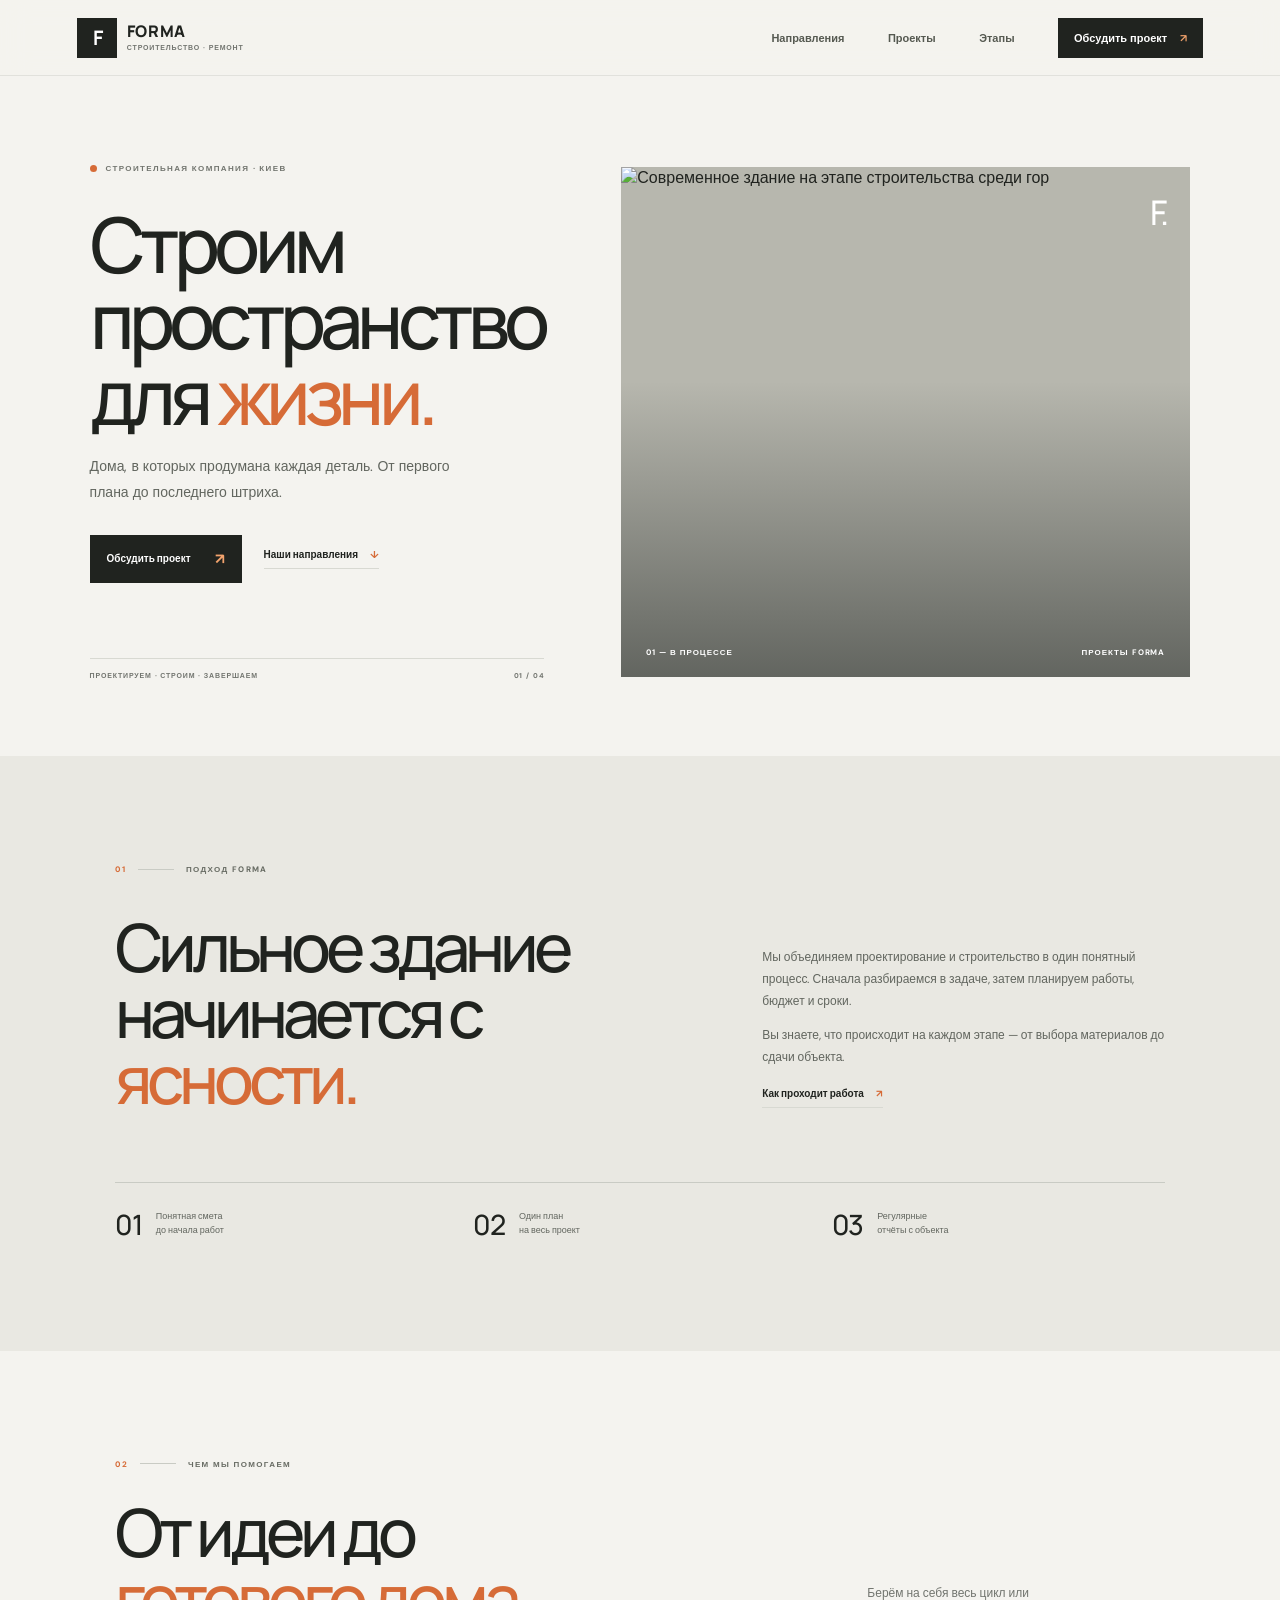
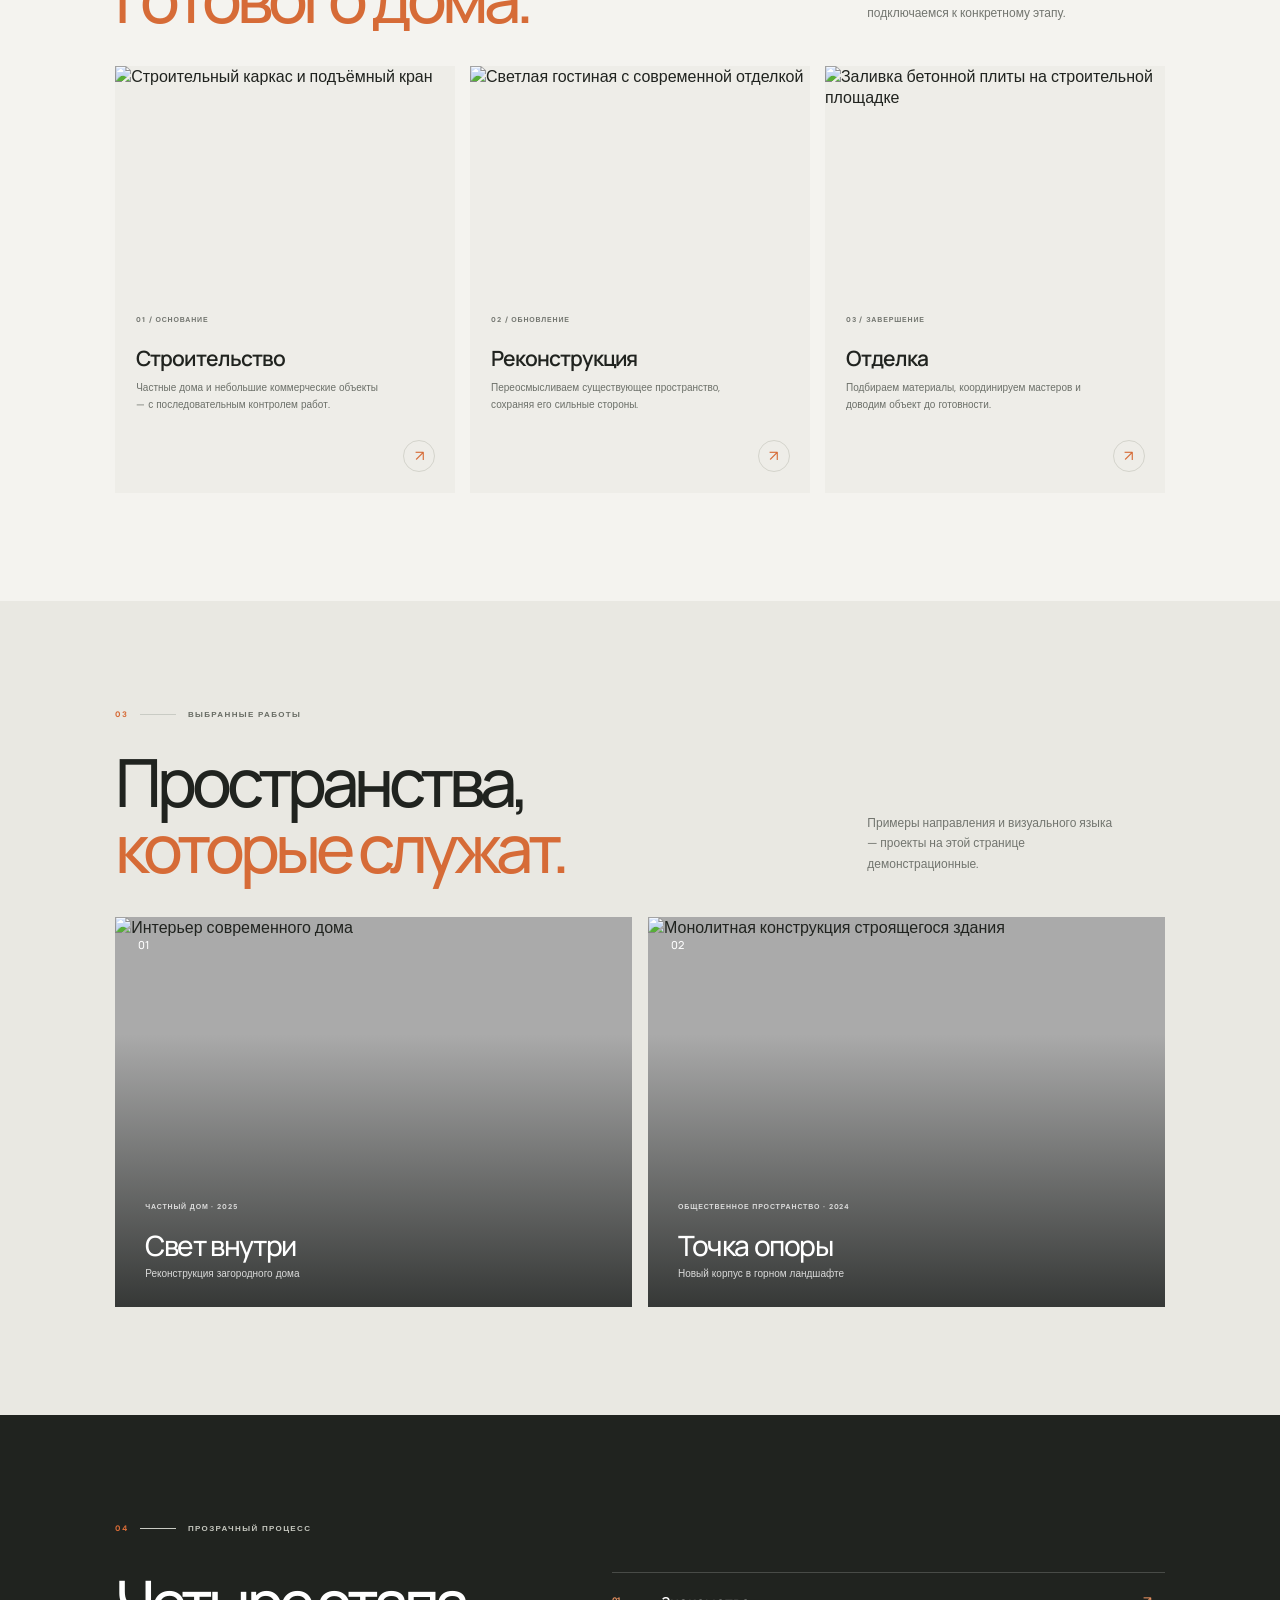
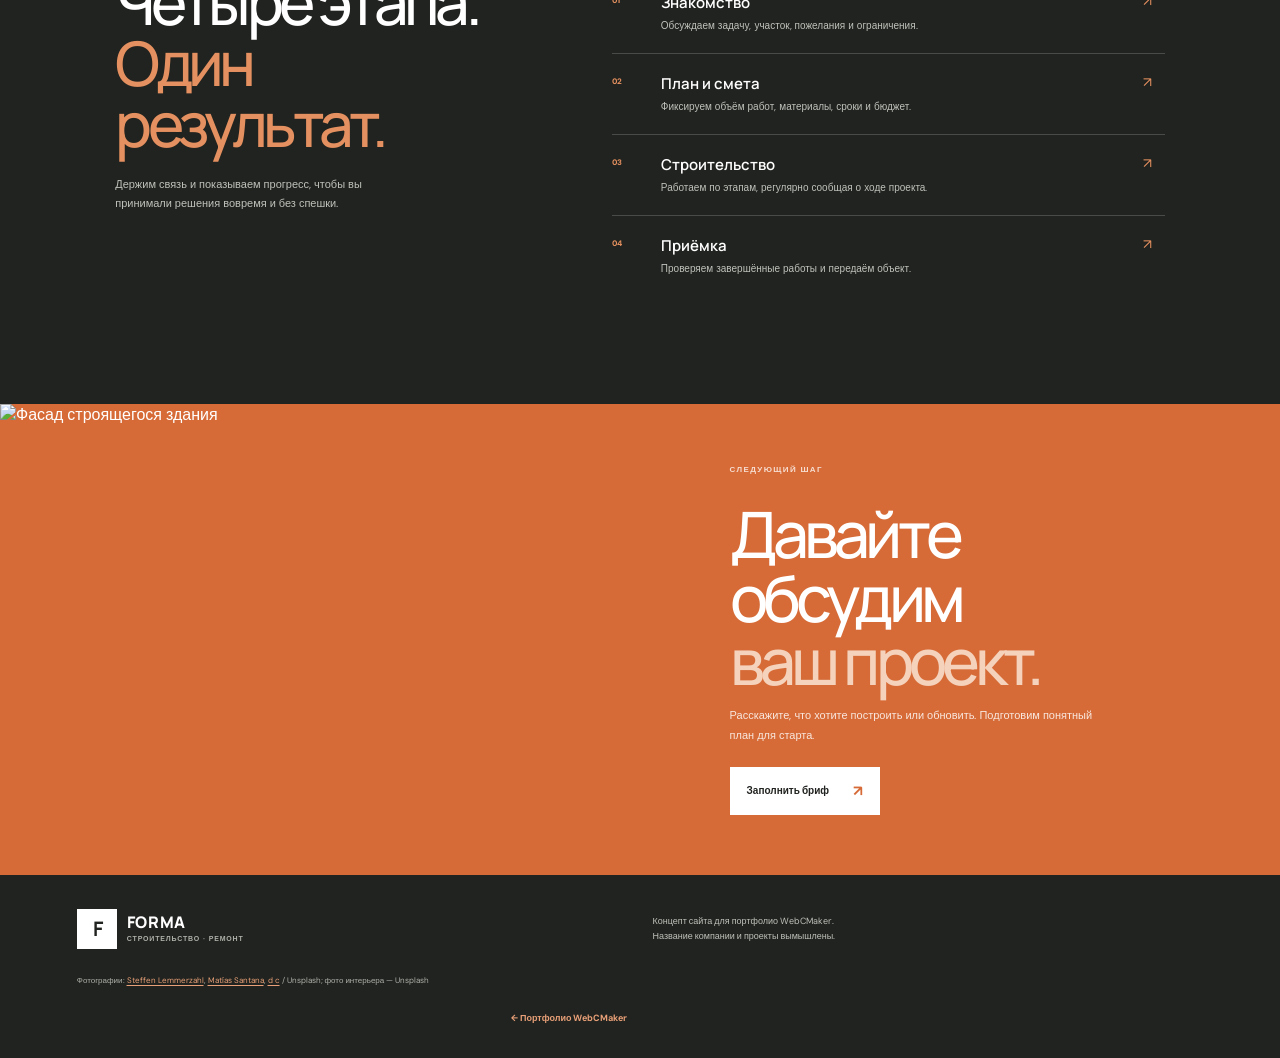
==== projects/forma-construction/index.html @ 6a16a734 "Add FORMA construction website concept" ====
<!doctype html>
<html lang="ru">
<head>
  <meta charset="utf-8">
  <meta name="viewport" content="width=device-width, initial-scale=1">
  <meta name="theme-color" content="#f4f3ef">
  <meta name="description" content="FORMA — концепт сайта строительной компании: строительство домов, реконструкция и отделка под ключ.">
  <title>FORMA — строительство с ясным планом</title>
  <link rel="preconnect" href="https://fonts.googleapis.com">
  <link rel="preconnect" href="https://fonts.gstatic.com" crossorigin>
  <link href="https://fonts.googleapis.com/css2?family=DM+Sans:wght@400;500;600;700&family=Manrope:wght@400;500;600;700;800&display=swap" rel="stylesheet">
  <link rel="stylesheet" href="styles.css?v=1">
  <script defer src="script.js"></script>
</head>
<body>
  <a class="skip-link" href="#main">К содержимому</a>
  <header class="site-header">
    <a class="brand" href="#top" aria-label="FORMA — на главную"><span class="brand-symbol" aria-hidden="true">F</span><span class="brand-name">FORMA<small>СТРОИТЕЛЬСТВО · РЕМОНТ</small></span></a>
    <button class="menu-toggle" type="button" aria-expanded="false" aria-controls="site-nav" aria-label="Открыть меню"><span></span><span></span></button>
    <nav id="site-nav" class="site-nav" aria-label="Основная навигация"><a href="#services">Направления</a><a href="#projects">Проекты</a><a href="#process">Этапы</a><a class="nav-contact" href="../../brief.html">Обсудить проект <span aria-hidden="true">↗</span></a></nav>
  </header>
  <main id="main">
    <section class="hero" id="top">
      <div class="hero-copy"><p class="eyebrow"><span></span>СТРОИТЕЛЬНАЯ КОМПАНИЯ · КИЕВ</p><h1>Строим пространство<br>для <em>жизни.</em></h1><p class="hero-lead">Дома, в которых продумана каждая деталь. От первого плана до последнего штриха.</p><div class="hero-actions"><a class="button button-dark" href="../../brief.html">Обсудить проект <span aria-hidden="true">↗</span></a><a class="text-link" href="#services">Наши направления <span aria-hidden="true">↓</span></a></div><div class="hero-caption"><span>ПРОЕКТИРУЕМ · СТРОИМ · ЗАВЕРШАЕМ</span><span>01 / 04</span></div></div>
      <figure class="hero-photo"><img src="https://images.unsplash.com/photo-1659427921734-d4590f1e099f?auto=format&amp;fit=crop&amp;w=1900&amp;q=82" alt="Современное здание на этапе строительства среди гор" fetchpriority="high"><figcaption><span>01 — В ПРОЦЕССЕ</span><span>ПРОЕКТЫ FORMA</span></figcaption><span class="photo-index" aria-hidden="true">F.</span></figure>
    </section>

    <section class="intro section-pad"><div class="section-label"><span>01</span><i></i><span>ПОДХОД FORMA</span></div><div class="intro-grid"><h2>Сильное здание<br>начинается с <em>ясности.</em></h2><div class="intro-copy"><p>Мы объединяем проектирование и строительство в один понятный процесс. Сначала разбираемся в задаче, затем планируем работы, бюджет и сроки.</p><p>Вы знаете, что происходит на каждом этапе — от выбора материалов до сдачи объекта.</p><a class="text-link" href="#process">Как проходит работа <span aria-hidden="true">↗</span></a></div></div><div class="principles"><div><b>01</b><span>Понятная смета<br>до начала работ</span></div><div><b>02</b><span>Один план<br>на весь проект</span></div><div><b>03</b><span>Регулярные<br>отчёты с объекта</span></div></div></section>

    <section class="services section-pad" id="services"><div class="section-label"><span>02</span><i></i><span>ЧЕМ МЫ ПОМОГАЕМ</span></div><div class="section-head"><h2>От идеи до<br><em>готового дома.</em></h2><p>Берём на себя весь цикл или подключаемся к конкретному этапу.</p></div><div class="service-grid">
      <article class="service-card"><img src="https://images.unsplash.com/photo-1551711975-585d41fad0c2?auto=format&amp;fit=crop&amp;w=1100&amp;q=80" alt="Строительный каркас и подъёмный кран" loading="lazy"><div class="service-card-copy"><span>01 / ОСНОВАНИЕ</span><h3>Строительство</h3><p>Частные дома и небольшие коммерческие объекты — с последовательным контролем работ.</p><a href="../../brief.html" aria-label="Обсудить строительство">↗</a></div></article>
      <article class="service-card"><img src="https://images.unsplash.com/photo-1600607687939-ce8a6c25118c?auto=format&amp;fit=crop&amp;w=1100&amp;q=80" alt="Светлая гостиная с современной отделкой" loading="lazy"><div class="service-card-copy"><span>02 / ОБНОВЛЕНИЕ</span><h3>Реконструкция</h3><p>Переосмысливаем существующее пространство, сохраняя его сильные стороны.</p><a href="../../brief.html" aria-label="Обсудить реконструкцию">↗</a></div></article>
      <article class="service-card"><img src="https://images.unsplash.com/photo-1673978484091-6a743a9058cf?auto=format&amp;fit=crop&amp;w=1100&amp;q=80" alt="Заливка бетонной плиты на строительной площадке" loading="lazy"><div class="service-card-copy"><span>03 / ЗАВЕРШЕНИЕ</span><h3>Отделка</h3><p>Подбираем материалы, координируем мастеров и доводим объект до готовности.</p><a href="../../brief.html" aria-label="Обсудить отделку">↗</a></div></article>
    </div></section>

    <section class="projects section-pad" id="projects"><div class="section-label"><span>03</span><i></i><span>ВЫБРАННЫЕ РАБОТЫ</span></div><div class="section-head"><h2>Пространства,<br><em>которые служат.</em></h2><p>Примеры направления и визуального языка — проекты на этой странице демонстрационные.</p></div><div class="project-grid">
      <article class="project-card"><img src="https://images.unsplash.com/photo-1600607687939-ce8a6c25118c?auto=format&amp;fit=crop&amp;w=1200&amp;q=80" alt="Интерьер современного дома" loading="lazy"><div><span>ЧАСТНЫЙ ДОМ · 2025</span><h3>Свет внутри</h3><p>Реконструкция загородного дома</p></div><b>01</b></article>
      <article class="project-card"><img src="https://images.unsplash.com/photo-1659427921734-d4590f1e099f?auto=format&amp;fit=crop&amp;w=1200&amp;q=80" alt="Монолитная конструкция строящегося здания" loading="lazy"><div><span>ОБЩЕСТВЕННОЕ ПРОСТРАНСТВО · 2024</span><h3>Точка опоры</h3><p>Новый корпус в горном ландшафте</p></div><b>02</b></article>
    </div></section>

    <section class="process section-pad" id="process"><div class="section-label"><span>04</span><i></i><span>ПРОЗРАЧНЫЙ ПРОЦЕСС</span></div><div class="process-grid"><div><h2>Четыре этапа.<br><em>Один результат.</em></h2><p>Держим связь и показываем прогресс, чтобы вы принимали решения вовремя и без спешки.</p></div><ol><li><span>01</span><div><h3>Знакомство</h3><p>Обсуждаем задачу, участок, пожелания и ограничения.</p></div><b>↗</b></li><li><span>02</span><div><h3>План и смета</h3><p>Фиксируем объём работ, материалы, сроки и бюджет.</p></div><b>↗</b></li><li><span>03</span><div><h3>Строительство</h3><p>Работаем по этапам, регулярно сообщая о ходе проекта.</p></div><b>↗</b></li><li><span>04</span><div><h3>Приёмка</h3><p>Проверяем завершённые работы и передаём объект.</p></div><b>↗</b></li></ol></div></section>

    <section class="contact"><div class="contact-photo"><img src="https://images.unsplash.com/photo-1551711975-585d41fad0c2?auto=format&amp;fit=crop&amp;w=1200&amp;q=80" alt="Фасад строящегося здания" loading="lazy"></div><div class="contact-copy"><p class="eyebrow">СЛЕДУЮЩИЙ ШАГ</p><h2>Давайте обсудим<br><em>ваш проект.</em></h2><p>Расскажите, что хотите построить или обновить. Подготовим понятный план для старта.</p><a class="button button-light" href="../../brief.html">Заполнить бриф <span aria-hidden="true">↗</span></a></div></section>
  </main>
  <footer class="site-footer"><a class="brand brand-footer" href="#top"><span class="brand-symbol">F</span><span class="brand-name">FORMA<small>СТРОИТЕЛЬСТВО · РЕМОНТ</small></span></a><p>Концепт сайта для портфолио WebCMaker.<br>Название компании и проекты вымышлены.</p><div class="photo-credits">Фотографии: <a href="https://unsplash.com/photos/a-construction-site-with-cranes-and-a-building-under-construction-jmWFNK7ZvbY" target="_blank" rel="noopener noreferrer">Steffen Lemmerzahl</a>, <a href="https://unsplash.com/photos/low-angle-photography-of-concrete-building-during-daytime-TUKYWkaNjmE" target="_blank" rel="noopener noreferrer">Matías Santana</a>, <a href="https://unsplash.com/photos/a-worker-pouring-concrete-onto-a-building-under-construction-t_LE6_crBkc" target="_blank" rel="noopener noreferrer">d c</a> / Unsplash; фото интерьера — Unsplash</div><a class="portfolio-link" href="../../projects.html">← Портфолио WebCMaker</a></footer>
</body>
</html>
---- projects/forma-construction/styles.css ----
:root{--paper:#f4f3ef;--white:#fff;--ink:#20231f;--muted:#72756f;--line:#d8d9d2;--accent:#d66b37;--dark:#20231f;--font-body:'DM Sans',Arial,sans-serif;--font-head:'Manrope','DM Sans',Arial,sans-serif;font-family:var(--font-body);color:var(--ink);background:var(--paper);font-synthesis:none;text-rendering:optimizeLegibility;scroll-behavior:smooth;scroll-padding-top:88px}*{box-sizing:border-box}body{margin:0;min-width:320px;background:var(--paper)}img{display:block;width:100%;height:100%;object-fit:cover}a{color:inherit;text-decoration:none}button{font:inherit}.skip-link{position:fixed;z-index:20;top:8px;left:8px;padding:12px 16px;transform:translateY(-150%);background:var(--ink);color:white}.skip-link:focus{transform:translateY(0)}.site-header{position:sticky;z-index:10;top:0;display:flex;align-items:center;justify-content:space-between;min-height:76px;padding:0 clamp(22px,6vw,88px);border-bottom:1px solid rgba(32,35,31,.09);background:rgba(244,243,239,.94);backdrop-filter:blur(14px)}.brand{display:inline-flex;align-items:center;gap:10px}.brand-symbol{display:grid;place-items:center;width:40px;height:40px;background:var(--ink);color:#fff;font:700 20px var(--font-head);letter-spacing:-.08em}.brand-name{display:flex;flex-direction:column;font:800 16px/.95 var(--font-head);letter-spacing:.04em}.brand-name small{margin-top:5px;color:var(--muted);font:700 7px/1 var(--font-body);letter-spacing:.12em}.site-nav{display:flex;align-items:center;gap:clamp(20px,3.4vw,48px);font-size:11px;font-weight:600}.site-nav>a:not(.nav-contact){color:#555950}.site-nav>a:hover,.text-link:hover{color:var(--accent)}.nav-contact{padding:13px 16px;background:var(--ink);color:white}.nav-contact span{margin-left:10px;color:#f2a36d}.menu-toggle{display:none}.hero{display:grid;grid-template-columns:.82fr 1.18fr;gap:clamp(30px,6vw,88px);align-items:center;max-width:1600px;min-height:680px;margin:auto;padding:65px clamp(22px,7vw,112px) 54px}.hero-copy{display:flex;flex-direction:column;align-items:flex-start}.eyebrow,.section-label{font-size:8px;font-weight:800;letter-spacing:.17em}.eyebrow{display:flex;align-items:center;gap:9px;color:var(--muted)}.eyebrow span{width:7px;height:7px;border-radius:50%;background:var(--accent)}h1,h2,h3,p{margin-top:0}.hero h1,.intro h2,.section-head h2,.process h2,.contact h2{font:500 clamp(48px,6vw,82px)/.99 var(--font-head);letter-spacing:-.075em}.hero h1{margin:25px 0 20px}.hero h1 em,.intro h2 em,.section-head h2 em,.process h2 em,.contact h2 em{color:var(--accent);font-style:normal}.hero-lead{max-width:370px;margin:0;color:#62665f;font-size:14px;line-height:1.8}.hero-actions{display:flex;align-items:center;gap:22px;margin-top:30px}.button{display:inline-flex;align-items:center;justify-content:space-between;gap:24px;min-height:48px;padding:0 17px;font-size:10px;font-weight:700;transition:transform .2s,background .2s}.button:hover{transform:translateY(-2px)}.button-dark{background:var(--ink);color:white}.button-dark:hover{background:var(--accent)}.button span{color:#f2a36d;font-size:15px}.text-link{display:inline-flex;align-items:center;gap:12px;border-bottom:1px solid var(--line);padding:0 0 7px;font-size:10px;font-weight:700}.text-link span{color:var(--accent)}.hero-caption{display:flex;justify-content:space-between;width:100%;margin-top:75px;padding-top:12px;border-top:1px solid var(--line);color:var(--muted);font-size:7px;font-weight:800;letter-spacing:.12em}.hero-photo{position:relative;min-height:510px;margin:0;overflow:hidden;background:#b7b7ae}.hero-photo::after{position:absolute;inset:42% 0 0;background:linear-gradient(transparent,rgba(21,26,24,.52));content:''}.hero-photo img{position:absolute;inset:0;object-position:center}.hero-photo figcaption{position:absolute;z-index:1;right:25px;bottom:20px;left:25px;display:flex;justify-content:space-between;color:white;font-size:8px;font-weight:700;letter-spacing:.12em}.photo-index{position:absolute;z-index:1;top:22px;right:25px;color:white;font:500 34px var(--font-head);letter-spacing:-.1em}.section-pad{padding:108px clamp(22px,9vw,140px)}.section-label{display:flex;align-items:center;gap:12px;color:#676b63}.section-label span:first-child{color:var(--accent)}.section-label i{width:36px;border-top:1px solid #c9cbc4}.intro{background:#e9e8e2}.intro-grid{display:grid;grid-template-columns:1.15fr .85fr;gap:8vw;align-items:end;margin-top:40px}.intro h2,.section-head h2,.process h2{margin-bottom:0;font-size:clamp(44px,5.2vw,70px)}.intro-copy{max-width:450px;padding-bottom:4px}.intro-copy p{color:#62665f;font-size:12px;line-height:1.85}.intro-copy p+p{margin-top:11px}.principles{display:grid;grid-template-columns:repeat(3,1fr);gap:25px;margin-top:70px;padding-top:22px;border-top:1px solid #c9cbc4}.principles>div{display:flex;align-items:center;gap:15px}.principles b{font:500 28px var(--font-head);letter-spacing:-.06em}.principles span{color:#62665f;font-size:9px;line-height:1.5}.services{max-width:1600px;margin:auto}.section-head{display:flex;align-items:end;justify-content:space-between;gap:30px;margin:30px 0 36px}.section-head>p{max-width:245px;margin:0 5% 7px 0;color:var(--muted);font-size:12px;line-height:1.7}.service-grid{display:grid;grid-template-columns:repeat(3,minmax(0,1fr));gap:15px}.service-card{min-width:0;background:#eeede8}.service-card>img{height:220px;object-position:center}.service-card-copy{position:relative;min-height:207px;padding:20px 21px 22px}.service-card-copy>span,.project-card>div>span{color:var(--muted);font-size:7px;font-weight:800;letter-spacing:.12em}.service-card h3{margin:17px 0 8px;font:600 21px var(--font-head);letter-spacing:-.05em}.service-card p{max-width:250px;margin:0;color:#6c7069;font-size:10px;line-height:1.65}.service-card-copy>a{position:absolute;right:20px;bottom:21px;display:grid;place-items:center;width:32px;height:32px;border:1px solid #d4d4cc;border-radius:50%;color:var(--accent);font-size:15px;transition:background .2s,color .2s}.service-card-copy>a:hover{background:var(--accent);color:white}.projects{background:#e9e8e2}.project-grid{display:grid;grid-template-columns:1fr 1fr;gap:16px}.project-card{position:relative;min-width:0;height:390px;overflow:hidden;background:#aaa}.project-card::after{position:absolute;inset:30% 0 0;background:linear-gradient(transparent,rgba(17,20,18,.76));content:''}.project-card img{position:absolute;inset:0;transition:transform .5s}.project-card:hover img{transform:scale(1.03)}.project-card>div{position:absolute;z-index:1;right:30px;bottom:27px;left:30px;color:white}.project-card>div>span{color:rgba(255,255,255,.78)}.project-card h3{margin:12px 0 3px;font:500 28px var(--font-head);letter-spacing:-.05em}.project-card p{margin:0;color:rgba(255,255,255,.8);font-size:10px}.project-card>b{position:absolute;z-index:1;top:20px;left:23px;color:white;font:500 11px var(--font-head)}.process{background:var(--ink);color:#fff}.process .section-label{color:#c5c7bf}.process-grid{display:grid;grid-template-columns:.8fr 1.2fr;gap:10vw;margin-top:39px}.process h2{font-size:clamp(42px,4.8vw,64px)}.process h2 em{color:#e59060}.process-grid>div>p{max-width:300px;margin-top:20px;color:#bfc2bb;font-size:11px;line-height:1.8}.process ol{margin:0;padding:0;list-style:none}.process li{display:grid;grid-template-columns:36px 1fr 22px;align-items:start;gap:13px;padding:19px 0;border-top:1px solid rgba(255,255,255,.18)}.process li>span{padding-top:3px;color:#e59060;font-size:8px;font-weight:800}.process li h3{margin:0 0 5px;font:600 15px var(--font-head)}.process li p{margin:0;color:#bfc2bb;font-size:10px;line-height:1.6}.process li>b{color:#e59060;font-size:14px;font-weight:400}.contact{display:grid;grid-template-columns:1fr 1fr;min-height:430px;background:#d66b37;color:#fff}.contact-photo{min-height:430px;overflow:hidden}.contact-photo img{object-position:center 45%}.contact-copy{display:flex;flex-direction:column;align-items:flex-start;justify-content:center;padding:60px clamp(30px,7vw,95px)}.contact-copy .eyebrow{color:rgba(255,255,255,.77)}.contact h2{margin:20px 0 14px;font-size:clamp(45px,5vw,68px)}.contact h2 em{color:#f5d2bc}.contact-copy>p:not(.eyebrow){max-width:370px;color:rgba(255,255,255,.84);font-size:11px;line-height:1.75}.button-light{margin-top:11px;background:#fff;color:var(--ink)}.button-light span{color:var(--accent)}.site-footer{display:grid;grid-template-columns:1fr 1fr;align-items:center;gap:25px;padding:34px clamp(22px,6vw,88px);background:var(--dark);color:white}.brand-footer .brand-symbol{background:#fff;color:var(--ink)}.brand-footer .brand-name small{color:#aeb1aa}.site-footer>p{margin:0;color:#bfc2bb;font-size:9px;line-height:1.7}.photo-credits{grid-column:1/-1;color:#aeb1aa;font-size:8px;line-height:1.7}.photo-credits a{color:#e9a078;text-decoration:underline;text-underline-offset:2px}.portfolio-link{justify-self:end;color:#e9a078;font-size:9px;font-weight:700}.site-nav a:focus-visible,.button:focus-visible,.text-link:focus-visible,.brand:focus-visible{outline:3px solid var(--accent);outline-offset:4px}
@media(max-width:900px){.hero{min-height:590px;padding-inline:5vw}.hero-photo{min-height:430px}.section-pad{padding-inline:6vw}.process-grid{gap:6vw}.service-card>img{height:180px}}
@media(max-width:680px){.site-header{min-height:68px;padding-inline:18px}.brand-symbol{width:36px;height:36px}.brand-name{font-size:14px}.brand-name small{font-size:6px}.menu-toggle{display:flex;width:40px;height:40px;flex-direction:column;justify-content:center;gap:6px;padding:10px;border:1px solid var(--line);background:transparent}.menu-toggle span{height:1px;background:var(--ink)}.menu-toggle[aria-expanded=true] span:first-child{transform:translateY(3.5px) rotate(45deg)}.menu-toggle[aria-expanded=true] span:last-child{transform:translateY(-3.5px) rotate(-45deg)}.site-nav{position:absolute;top:67px;right:0;left:0;display:none;align-items:stretch;gap:0;padding:8px 18px 20px;border-bottom:1px solid var(--line);background:var(--paper)}.site-nav.open{display:flex;flex-direction:column}.site-nav>a:not(.nav-contact){padding:14px 0;border-bottom:1px solid var(--line)}.nav-contact{margin-top:14px}.hero{grid-template-columns:1fr;gap:28px;min-height:0;padding:52px 20px 30px}.hero h1{font-size:clamp(47px,12vw,67px)}.hero-lead{font-size:13px}.hero-actions{align-items:flex-start;flex-direction:column;gap:17px}.hero-caption{margin-top:40px}.hero-photo{min-height:340px}.section-pad{padding:76px 20px}.intro-grid,.process-grid{grid-template-columns:1fr;gap:24px;margin-top:27px}.intro h2,.section-head h2,.process h2{font-size:clamp(43px,11vw,61px)}.principles{grid-template-columns:1fr;gap:16px;margin-top:38px;padding-top:20px}.principles>div{gap:14px}.principles b{font-size:23px}.section-head{align-items:flex-start;flex-direction:column;gap:13px;margin:25px 0}.section-head>p{max-width:34ch;margin:0}.service-grid,.project-grid{grid-template-columns:1fr;gap:12px}.service-card>img{height:230px}.service-card-copy{min-height:180px}.project-card{height:320px}.process-grid{margin-top:29px}.process-grid>div>p{margin-top:13px}.contact{grid-template-columns:1fr}.contact-photo{min-height:260px;height:260px}.contact-copy{padding:50px 22px 54px}.contact h2{font-size:clamp(45px,11vw,62px)}.site-footer{grid-template-columns:1fr;gap:17px;padding:27px 20px}.site-footer>p{grid-row:2}.photo-credits{grid-column:auto;grid-row:3}.portfolio-link{grid-column:auto;grid-row:4;justify-self:start}}
@media(max-width:380px){.hero-photo{min-height:285px}.service-card>img{height:200px}.project-card{height:285px}.hero h1{font-size:46px}}
@media(prefers-reduced-motion:reduce){*,*::before,*::after{scroll-behavior:auto!important;transition:none!important}}
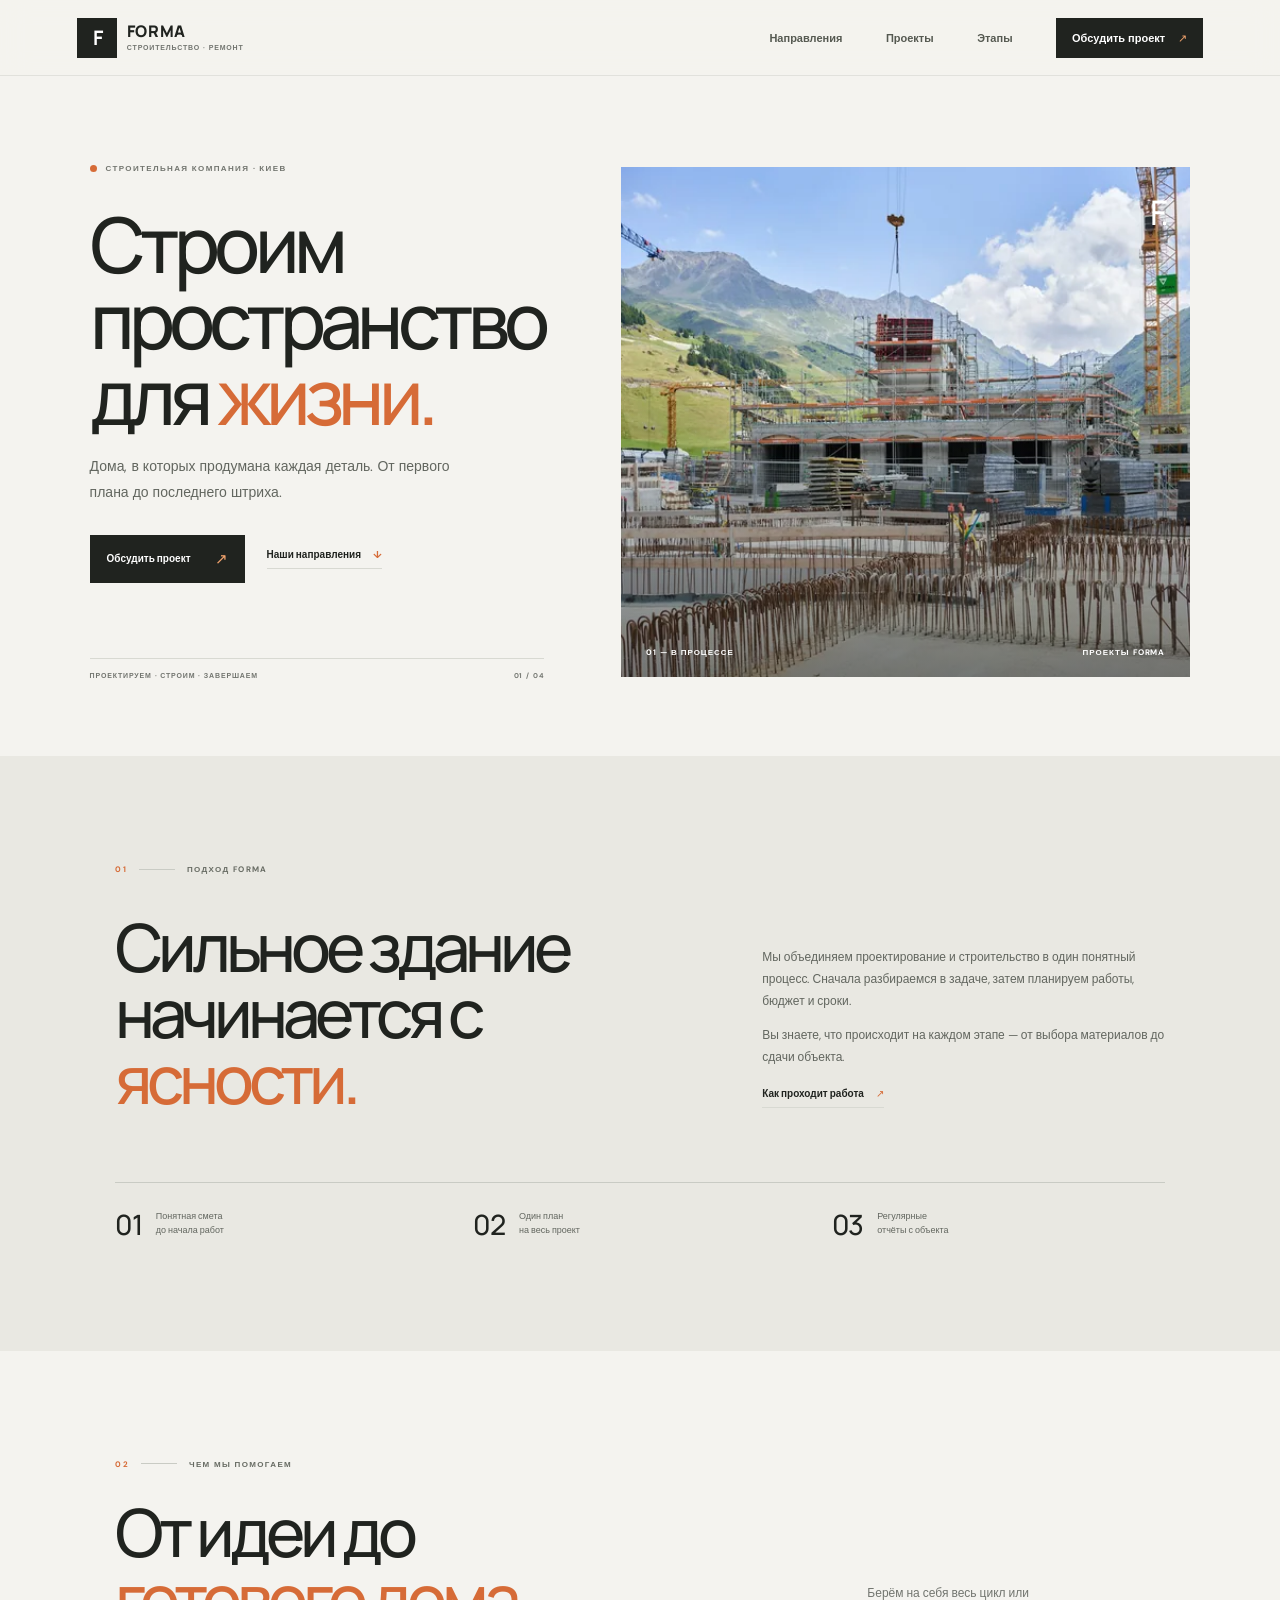
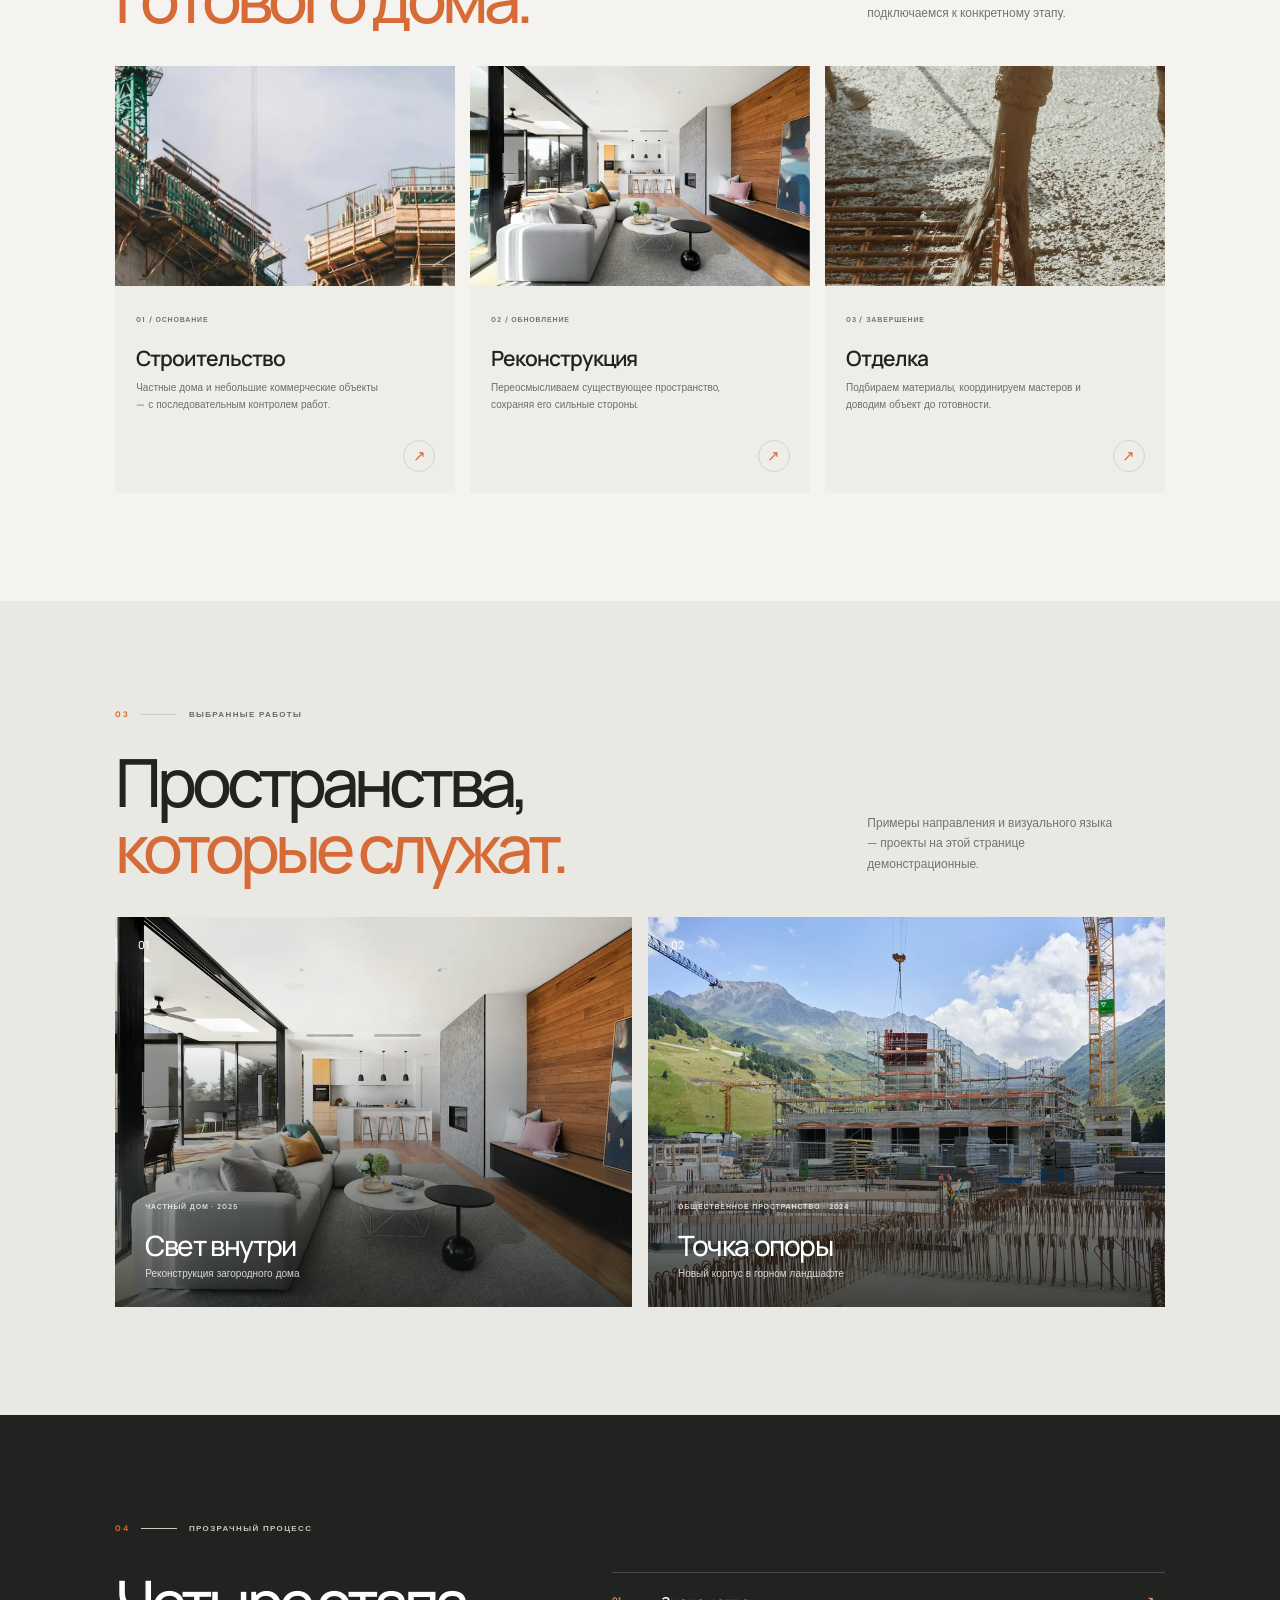
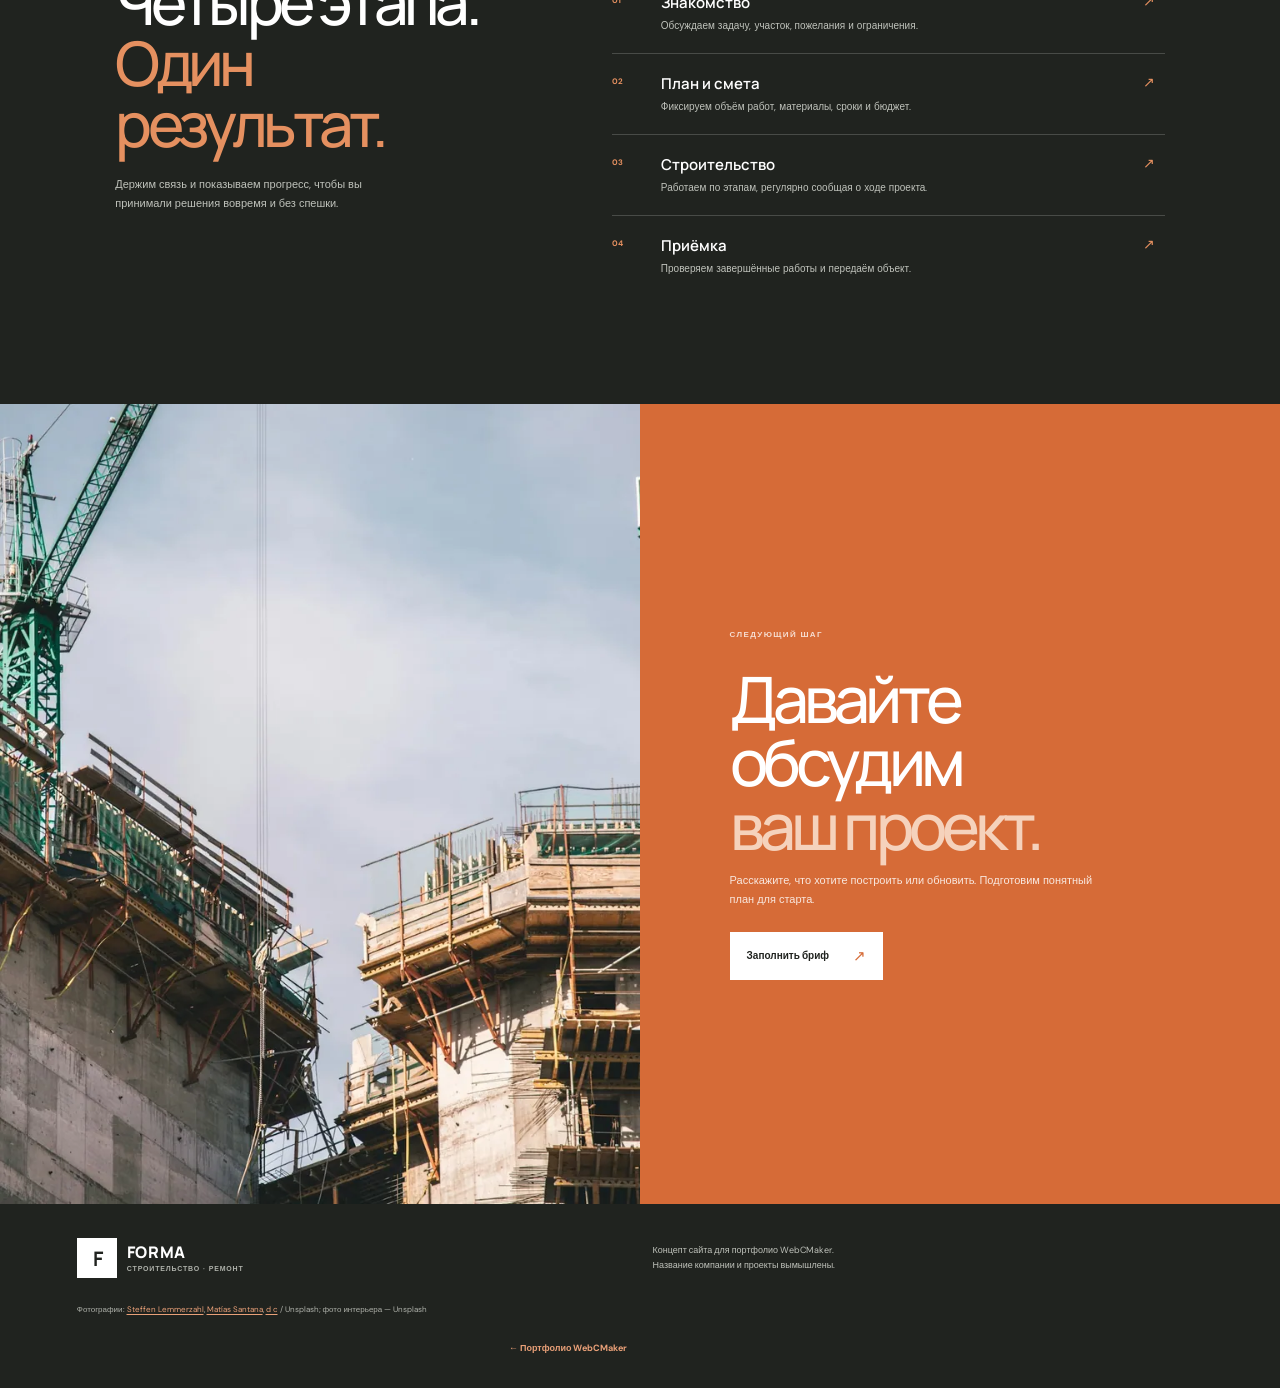
==== commit dc425b18: "Improve brief submission feedback and reduce mobile image and font downloads" ====
--- a/projects/forma-construction/index.html
+++ b/projects/forma-construction/index.html
@@ -6,10 +6,8 @@
   <meta name="theme-color" content="#f4f3ef">
   <meta name="description" content="FORMA — концепт сайта строительной компании: строительство домов, реконструкция и отделка под ключ.">
   <title>FORMA — строительство с ясным планом</title>
-  <link rel="preconnect" href="https://fonts.googleapis.com">
-  <link rel="preconnect" href="https://fonts.gstatic.com" crossorigin>
-  <link href="https://fonts.googleapis.com/css2?family=DM+Sans:wght@400;500;600;700&family=Manrope:wght@400;500;600;700;800&display=swap" rel="stylesheet">
-  <link rel="stylesheet" href="styles.css?v=1">
+  <link rel="preload" href="../../manrope-variable.woff2" as="font" type="font/woff2" crossorigin>
+  <link rel="stylesheet" href="styles.css?v=3">
   <script defer src="script.js"></script>
 </head>
 <body>
@@ -22,25 +20,25 @@
   <main id="main">
     <section class="hero" id="top">
       <div class="hero-copy"><p class="eyebrow"><span></span>СТРОИТЕЛЬНАЯ КОМПАНИЯ · КИЕВ</p><h1>Строим пространство<br>для <em>жизни.</em></h1><p class="hero-lead">Дома, в которых продумана каждая деталь. От первого плана до последнего штриха.</p><div class="hero-actions"><a class="button button-dark" href="../../brief.html">Обсудить проект <span aria-hidden="true">↗</span></a><a class="text-link" href="#services">Наши направления <span aria-hidden="true">↓</span></a></div><div class="hero-caption"><span>ПРОЕКТИРУЕМ · СТРОИМ · ЗАВЕРШАЕМ</span><span>01 / 04</span></div></div>
-      <figure class="hero-photo"><img src="https://images.unsplash.com/photo-1659427921734-d4590f1e099f?auto=format&amp;fit=crop&amp;w=1900&amp;q=82" alt="Современное здание на этапе строительства среди гор" fetchpriority="high"><figcaption><span>01 — В ПРОЦЕССЕ</span><span>ПРОЕКТЫ FORMA</span></figcaption><span class="photo-index" aria-hidden="true">F.</span></figure>
+      <figure class="hero-photo"><img src="forma-hero.webp" alt="Современное здание на этапе строительства среди гор" fetchpriority="high" width="1400" height="934" srcset="forma-hero-small.webp 720w, forma-hero.webp 1400w" sizes="(max-width: 680px) calc(100vw - 40px), 54vw" decoding="async"><figcaption><span>01 — В ПРОЦЕССЕ</span><span>ПРОЕКТЫ FORMA</span></figcaption><span class="photo-index" aria-hidden="true">F.</span></figure>
     </section>
 
     <section class="intro section-pad"><div class="section-label"><span>01</span><i></i><span>ПОДХОД FORMA</span></div><div class="intro-grid"><h2>Сильное здание<br>начинается с <em>ясности.</em></h2><div class="intro-copy"><p>Мы объединяем проектирование и строительство в один понятный процесс. Сначала разбираемся в задаче, затем планируем работы, бюджет и сроки.</p><p>Вы знаете, что происходит на каждом этапе — от выбора материалов до сдачи объекта.</p><a class="text-link" href="#process">Как проходит работа <span aria-hidden="true">↗</span></a></div></div><div class="principles"><div><b>01</b><span>Понятная смета<br>до начала работ</span></div><div><b>02</b><span>Один план<br>на весь проект</span></div><div><b>03</b><span>Регулярные<br>отчёты с объекта</span></div></div></section>
 
     <section class="services section-pad" id="services"><div class="section-label"><span>02</span><i></i><span>ЧЕМ МЫ ПОМОГАЕМ</span></div><div class="section-head"><h2>От идеи до<br><em>готового дома.</em></h2><p>Берём на себя весь цикл или подключаемся к конкретному этапу.</p></div><div class="service-grid">
-      <article class="service-card"><img src="https://images.unsplash.com/photo-1551711975-585d41fad0c2?auto=format&amp;fit=crop&amp;w=1100&amp;q=80" alt="Строительный каркас и подъёмный кран" loading="lazy"><div class="service-card-copy"><span>01 / ОСНОВАНИЕ</span><h3>Строительство</h3><p>Частные дома и небольшие коммерческие объекты — с последовательным контролем работ.</p><a href="../../brief.html" aria-label="Обсудить строительство">↗</a></div></article>
-      <article class="service-card"><img src="https://images.unsplash.com/photo-1600607687939-ce8a6c25118c?auto=format&amp;fit=crop&amp;w=1100&amp;q=80" alt="Светлая гостиная с современной отделкой" loading="lazy"><div class="service-card-copy"><span>02 / ОБНОВЛЕНИЕ</span><h3>Реконструкция</h3><p>Переосмысливаем существующее пространство, сохраняя его сильные стороны.</p><a href="../../brief.html" aria-label="Обсудить реконструкцию">↗</a></div></article>
-      <article class="service-card"><img src="https://images.unsplash.com/photo-1673978484091-6a743a9058cf?auto=format&amp;fit=crop&amp;w=1100&amp;q=80" alt="Заливка бетонной плиты на строительной площадке" loading="lazy"><div class="service-card-copy"><span>03 / ЗАВЕРШЕНИЕ</span><h3>Отделка</h3><p>Подбираем материалы, координируем мастеров и доводим объект до готовности.</p><a href="../../brief.html" aria-label="Обсудить отделку">↗</a></div></article>
+      <article class="service-card"><img src="forma-structure.webp" alt="Строительный каркас и подъёмный кран" loading="lazy" width="768" height="960" decoding="async"><div class="service-card-copy"><span>01 / ОСНОВАНИЕ</span><h3>Строительство</h3><p>Частные дома и небольшие коммерческие объекты — с последовательным контролем работ.</p><a href="../../brief.html" aria-label="Обсудить строительство">↗</a></div></article>
+      <article class="service-card"><img src="forma-interior.webp" alt="Светлая гостиная с современной отделкой" loading="lazy" width="960" height="653" decoding="async"><div class="service-card-copy"><span>02 / ОБНОВЛЕНИЕ</span><h3>Реконструкция</h3><p>Переосмысливаем существующее пространство, сохраняя его сильные стороны.</p><a href="../../brief.html" aria-label="Обсудить реконструкцию">↗</a></div></article>
+      <article class="service-card"><img src="forma-concrete.webp" alt="Заливка бетонной плиты на строительной площадке" loading="lazy" width="640" height="960" decoding="async"><div class="service-card-copy"><span>03 / ЗАВЕРШЕНИЕ</span><h3>Отделка</h3><p>Подбираем материалы, координируем мастеров и доводим объект до готовности.</p><a href="../../brief.html" aria-label="Обсудить отделку">↗</a></div></article>
     </div></section>
 
     <section class="projects section-pad" id="projects"><div class="section-label"><span>03</span><i></i><span>ВЫБРАННЫЕ РАБОТЫ</span></div><div class="section-head"><h2>Пространства,<br><em>которые служат.</em></h2><p>Примеры направления и визуального языка — проекты на этой странице демонстрационные.</p></div><div class="project-grid">
-      <article class="project-card"><img src="https://images.unsplash.com/photo-1600607687939-ce8a6c25118c?auto=format&amp;fit=crop&amp;w=1200&amp;q=80" alt="Интерьер современного дома" loading="lazy"><div><span>ЧАСТНЫЙ ДОМ · 2025</span><h3>Свет внутри</h3><p>Реконструкция загородного дома</p></div><b>01</b></article>
-      <article class="project-card"><img src="https://images.unsplash.com/photo-1659427921734-d4590f1e099f?auto=format&amp;fit=crop&amp;w=1200&amp;q=80" alt="Монолитная конструкция строящегося здания" loading="lazy"><div><span>ОБЩЕСТВЕННОЕ ПРОСТРАНСТВО · 2024</span><h3>Точка опоры</h3><p>Новый корпус в горном ландшафте</p></div><b>02</b></article>
+      <article class="project-card"><img src="forma-interior.webp" alt="Интерьер современного дома" loading="lazy" width="960" height="653" decoding="async"><div><span>ЧАСТНЫЙ ДОМ · 2025</span><h3>Свет внутри</h3><p>Реконструкция загородного дома</p></div><b>01</b></article>
+      <article class="project-card"><img src="forma-building.webp" alt="Монолитная конструкция строящегося здания" loading="lazy" width="960" height="640" decoding="async"><div><span>ОБЩЕСТВЕННОЕ ПРОСТРАНСТВО · 2024</span><h3>Точка опоры</h3><p>Новый корпус в горном ландшафте</p></div><b>02</b></article>
     </div></section>
 
     <section class="process section-pad" id="process"><div class="section-label"><span>04</span><i></i><span>ПРОЗРАЧНЫЙ ПРОЦЕСС</span></div><div class="process-grid"><div><h2>Четыре этапа.<br><em>Один результат.</em></h2><p>Держим связь и показываем прогресс, чтобы вы принимали решения вовремя и без спешки.</p></div><ol><li><span>01</span><div><h3>Знакомство</h3><p>Обсуждаем задачу, участок, пожелания и ограничения.</p></div><b>↗</b></li><li><span>02</span><div><h3>План и смета</h3><p>Фиксируем объём работ, материалы, сроки и бюджет.</p></div><b>↗</b></li><li><span>03</span><div><h3>Строительство</h3><p>Работаем по этапам, регулярно сообщая о ходе проекта.</p></div><b>↗</b></li><li><span>04</span><div><h3>Приёмка</h3><p>Проверяем завершённые работы и передаём объект.</p></div><b>↗</b></li></ol></div></section>
 
-    <section class="contact"><div class="contact-photo"><img src="https://images.unsplash.com/photo-1551711975-585d41fad0c2?auto=format&amp;fit=crop&amp;w=1200&amp;q=80" alt="Фасад строящегося здания" loading="lazy"></div><div class="contact-copy"><p class="eyebrow">СЛЕДУЮЩИЙ ШАГ</p><h2>Давайте обсудим<br><em>ваш проект.</em></h2><p>Расскажите, что хотите построить или обновить. Подготовим понятный план для старта.</p><a class="button button-light" href="../../brief.html">Заполнить бриф <span aria-hidden="true">↗</span></a></div></section>
+    <section class="contact"><div class="contact-photo"><img src="forma-structure.webp" alt="Фасад строящегося здания" loading="lazy" width="768" height="960" decoding="async"></div><div class="contact-copy"><p class="eyebrow">СЛЕДУЮЩИЙ ШАГ</p><h2>Давайте обсудим<br><em>ваш проект.</em></h2><p>Расскажите, что хотите построить или обновить. Подготовим понятный план для старта.</p><a class="button button-light" href="../../brief.html">Заполнить бриф <span aria-hidden="true">↗</span></a></div></section>
   </main>
   <footer class="site-footer"><a class="brand brand-footer" href="#top"><span class="brand-symbol">F</span><span class="brand-name">FORMA<small>СТРОИТЕЛЬСТВО · РЕМОНТ</small></span></a><p>Концепт сайта для портфолио WebCMaker.<br>Название компании и проекты вымышлены.</p><div class="photo-credits">Фотографии: <a href="https://unsplash.com/photos/a-construction-site-with-cranes-and-a-building-under-construction-jmWFNK7ZvbY" target="_blank" rel="noopener noreferrer">Steffen Lemmerzahl</a>, <a href="https://unsplash.com/photos/low-angle-photography-of-concrete-building-during-daytime-TUKYWkaNjmE" target="_blank" rel="noopener noreferrer">Matías Santana</a>, <a href="https://unsplash.com/photos/a-worker-pouring-concrete-onto-a-building-under-construction-t_LE6_crBkc" target="_blank" rel="noopener noreferrer">d c</a> / Unsplash; фото интерьера — Unsplash</div><a class="portfolio-link" href="../../projects.html">← Портфолио WebCMaker</a></footer>
 </body>
--- a/projects/forma-construction/styles.css
+++ b/projects/forma-construction/styles.css
@@ -1,3 +1,5 @@
+@font-face{font-family:"Manrope";src:url("../../manrope-variable.woff2") format("woff2");font-style:normal;font-weight:200 800;font-display:swap}
+@font-face{font-family:"DM Sans";src:url("dm-sans-latin.woff2") format("woff2");font-style:normal;font-weight:400 700;font-display:swap;unicode-range:U+0000-00FF,U+0131,U+0152-0153,U+02BB-02BC,U+02C6,U+02DA,U+02DC,U+0304,U+0308,U+0329,U+2000-206F,U+20AC,U+2122,U+2191,U+2193,U+2212,U+2215,U+FEFF,U+FFFD}
 :root{--paper:#f4f3ef;--white:#fff;--ink:#20231f;--muted:#72756f;--line:#d8d9d2;--accent:#d66b37;--dark:#20231f;--font-body:'DM Sans',Arial,sans-serif;--font-head:'Manrope','DM Sans',Arial,sans-serif;font-family:var(--font-body);color:var(--ink);background:var(--paper);font-synthesis:none;text-rendering:optimizeLegibility;scroll-behavior:smooth;scroll-padding-top:88px}*{box-sizing:border-box}body{margin:0;min-width:320px;background:var(--paper)}img{display:block;width:100%;height:100%;object-fit:cover}a{color:inherit;text-decoration:none}button{font:inherit}.skip-link{position:fixed;z-index:20;top:8px;left:8px;padding:12px 16px;transform:translateY(-150%);background:var(--ink);color:white}.skip-link:focus{transform:translateY(0)}.site-header{position:sticky;z-index:10;top:0;display:flex;align-items:center;justify-content:space-between;min-height:76px;padding:0 clamp(22px,6vw,88px);border-bottom:1px solid rgba(32,35,31,.09);background:rgba(244,243,239,.94);backdrop-filter:blur(14px)}.brand{display:inline-flex;align-items:center;gap:10px}.brand-symbol{display:grid;place-items:center;width:40px;height:40px;background:var(--ink);color:#fff;font:700 20px var(--font-head);letter-spacing:-.08em}.brand-name{display:flex;flex-direction:column;font:800 16px/.95 var(--font-head);letter-spacing:.04em}.brand-name small{margin-top:5px;color:var(--muted);font:700 7px/1 var(--font-body);letter-spacing:.12em}.site-nav{display:flex;align-items:center;gap:clamp(20px,3.4vw,48px);font-size:11px;font-weight:600}.site-nav>a:not(.nav-contact){color:#555950}.site-nav>a:hover,.text-link:hover{color:var(--accent)}.nav-contact{padding:13px 16px;background:var(--ink);color:white}.nav-contact span{margin-left:10px;color:#f2a36d}.menu-toggle{display:none}.hero{display:grid;grid-template-columns:.82fr 1.18fr;gap:clamp(30px,6vw,88px);align-items:center;max-width:1600px;min-height:680px;margin:auto;padding:65px clamp(22px,7vw,112px) 54px}.hero-copy{display:flex;flex-direction:column;align-items:flex-start}.eyebrow,.section-label{font-size:8px;font-weight:800;letter-spacing:.17em}.eyebrow{display:flex;align-items:center;gap:9px;color:var(--muted)}.eyebrow span{width:7px;height:7px;border-radius:50%;background:var(--accent)}h1,h2,h3,p{margin-top:0}.hero h1,.intro h2,.section-head h2,.process h2,.contact h2{font:500 clamp(48px,6vw,82px)/.99 var(--font-head);letter-spacing:-.075em}.hero h1{margin:25px 0 20px}.hero h1 em,.intro h2 em,.section-head h2 em,.process h2 em,.contact h2 em{color:var(--accent);font-style:normal}.hero-lead{max-width:370px;margin:0;color:#62665f;font-size:14px;line-height:1.8}.hero-actions{display:flex;align-items:center;gap:22px;margin-top:30px}.button{display:inline-flex;align-items:center;justify-content:space-between;gap:24px;min-height:48px;padding:0 17px;font-size:10px;font-weight:700;transition:transform .2s,background .2s}.button:hover{transform:translateY(-2px)}.button-dark{background:var(--ink);color:white}.button-dark:hover{background:var(--accent)}.button span{color:#f2a36d;font-size:15px}.text-link{display:inline-flex;align-items:center;gap:12px;border-bottom:1px solid var(--line);padding:0 0 7px;font-size:10px;font-weight:700}.text-link span{color:var(--accent)}.hero-caption{display:flex;justify-content:space-between;width:100%;margin-top:75px;padding-top:12px;border-top:1px solid var(--line);color:var(--muted);font-size:7px;font-weight:800;letter-spacing:.12em}.hero-photo{position:relative;min-height:510px;margin:0;overflow:hidden;background:#b7b7ae}.hero-photo::after{position:absolute;inset:42% 0 0;background:linear-gradient(transparent,rgba(21,26,24,.52));content:''}.hero-photo img{position:absolute;inset:0;object-position:center}.hero-photo figcaption{position:absolute;z-index:1;right:25px;bottom:20px;left:25px;display:flex;justify-content:space-between;color:white;font-size:8px;font-weight:700;letter-spacing:.12em}.photo-index{position:absolute;z-index:1;top:22px;right:25px;color:white;font:500 34px var(--font-head);letter-spacing:-.1em}.section-pad{padding:108px clamp(22px,9vw,140px)}.section-label{display:flex;align-items:center;gap:12px;color:#676b63}.section-label span:first-child{color:var(--accent)}.section-label i{width:36px;border-top:1px solid #c9cbc4}.intro{background:#e9e8e2}.intro-grid{display:grid;grid-template-columns:1.15fr .85fr;gap:8vw;align-items:end;margin-top:40px}.intro h2,.section-head h2,.process h2{margin-bottom:0;font-size:clamp(44px,5.2vw,70px)}.intro-copy{max-width:450px;padding-bottom:4px}.intro-copy p{color:#62665f;font-size:12px;line-height:1.85}.intro-copy p+p{margin-top:11px}.principles{display:grid;grid-template-columns:repeat(3,1fr);gap:25px;margin-top:70px;padding-top:22px;border-top:1px solid #c9cbc4}.principles>div{display:flex;align-items:center;gap:15px}.principles b{font:500 28px var(--font-head);letter-spacing:-.06em}.principles span{color:#62665f;font-size:9px;line-height:1.5}.services{max-width:1600px;margin:auto}.section-head{display:flex;align-items:end;justify-content:space-between;gap:30px;margin:30px 0 36px}.section-head>p{max-width:245px;margin:0 5% 7px 0;color:var(--muted);font-size:12px;line-height:1.7}.service-grid{display:grid;grid-template-columns:repeat(3,minmax(0,1fr));gap:15px}.service-card{min-width:0;background:#eeede8}.service-card>img{height:220px;object-position:center}.service-card-copy{position:relative;min-height:207px;padding:20px 21px 22px}.service-card-copy>span,.project-card>div>span{color:var(--muted);font-size:7px;font-weight:800;letter-spacing:.12em}.service-card h3{margin:17px 0 8px;font:600 21px var(--font-head);letter-spacing:-.05em}.service-card p{max-width:250px;margin:0;color:#6c7069;font-size:10px;line-height:1.65}.service-card-copy>a{position:absolute;right:20px;bottom:21px;display:grid;place-items:center;width:32px;height:32px;border:1px solid #d4d4cc;border-radius:50%;color:var(--accent);font-size:15px;transition:background .2s,color .2s}.service-card-copy>a:hover{background:var(--accent);color:white}.projects{background:#e9e8e2}.project-grid{display:grid;grid-template-columns:1fr 1fr;gap:16px}.project-card{position:relative;min-width:0;height:390px;overflow:hidden;background:#aaa}.project-card::after{position:absolute;inset:30% 0 0;background:linear-gradient(transparent,rgba(17,20,18,.76));content:''}.project-card img{position:absolute;inset:0;transition:transform .5s}.project-card:hover img{transform:scale(1.03)}.project-card>div{position:absolute;z-index:1;right:30px;bottom:27px;left:30px;color:white}.project-card>div>span{color:rgba(255,255,255,.78)}.project-card h3{margin:12px 0 3px;font:500 28px var(--font-head);letter-spacing:-.05em}.project-card p{margin:0;color:rgba(255,255,255,.8);font-size:10px}.project-card>b{position:absolute;z-index:1;top:20px;left:23px;color:white;font:500 11px var(--font-head)}.process{background:var(--ink);color:#fff}.process .section-label{color:#c5c7bf}.process-grid{display:grid;grid-template-columns:.8fr 1.2fr;gap:10vw;margin-top:39px}.process h2{font-size:clamp(42px,4.8vw,64px)}.process h2 em{color:#e59060}.process-grid>div>p{max-width:300px;margin-top:20px;color:#bfc2bb;font-size:11px;line-height:1.8}.process ol{margin:0;padding:0;list-style:none}.process li{display:grid;grid-template-columns:36px 1fr 22px;align-items:start;gap:13px;padding:19px 0;border-top:1px solid rgba(255,255,255,.18)}.process li>span{padding-top:3px;color:#e59060;font-size:8px;font-weight:800}.process li h3{margin:0 0 5px;font:600 15px var(--font-head)}.process li p{margin:0;color:#bfc2bb;font-size:10px;line-height:1.6}.process li>b{color:#e59060;font-size:14px;font-weight:400}.contact{display:grid;grid-template-columns:1fr 1fr;min-height:430px;background:#d66b37;color:#fff}.contact-photo{min-height:430px;overflow:hidden}.contact-photo img{object-position:center 45%}.contact-copy{display:flex;flex-direction:column;align-items:flex-start;justify-content:center;padding:60px clamp(30px,7vw,95px)}.contact-copy .eyebrow{color:rgba(255,255,255,.77)}.contact h2{margin:20px 0 14px;font-size:clamp(45px,5vw,68px)}.contact h2 em{color:#f5d2bc}.contact-copy>p:not(.eyebrow){max-width:370px;color:rgba(255,255,255,.84);font-size:11px;line-height:1.75}.button-light{margin-top:11px;background:#fff;color:var(--ink)}.button-light span{color:var(--accent)}.site-footer{display:grid;grid-template-columns:1fr 1fr;align-items:center;gap:25px;padding:34px clamp(22px,6vw,88px);background:var(--dark);color:white}.brand-footer .brand-symbol{background:#fff;color:var(--ink)}.brand-footer .brand-name small{color:#aeb1aa}.site-footer>p{margin:0;color:#bfc2bb;font-size:9px;line-height:1.7}.photo-credits{grid-column:1/-1;color:#aeb1aa;font-size:8px;line-height:1.7}.photo-credits a{color:#e9a078;text-decoration:underline;text-underline-offset:2px}.portfolio-link{justify-self:end;color:#e9a078;font-size:9px;font-weight:700}.site-nav a:focus-visible,.button:focus-visible,.text-link:focus-visible,.brand:focus-visible{outline:3px solid var(--accent);outline-offset:4px}
 @media(max-width:900px){.hero{min-height:590px;padding-inline:5vw}.hero-photo{min-height:430px}.section-pad{padding-inline:6vw}.process-grid{gap:6vw}.service-card>img{height:180px}}
 @media(max-width:680px){.site-header{min-height:68px;padding-inline:18px}.brand-symbol{width:36px;height:36px}.brand-name{font-size:14px}.brand-name small{font-size:6px}.menu-toggle{display:flex;width:40px;height:40px;flex-direction:column;justify-content:center;gap:6px;padding:10px;border:1px solid var(--line);background:transparent}.menu-toggle span{height:1px;background:var(--ink)}.menu-toggle[aria-expanded=true] span:first-child{transform:translateY(3.5px) rotate(45deg)}.menu-toggle[aria-expanded=true] span:last-child{transform:translateY(-3.5px) rotate(-45deg)}.site-nav{position:absolute;top:67px;right:0;left:0;display:none;align-items:stretch;gap:0;padding:8px 18px 20px;border-bottom:1px solid var(--line);background:var(--paper)}.site-nav.open{display:flex;flex-direction:column}.site-nav>a:not(.nav-contact){padding:14px 0;border-bottom:1px solid var(--line)}.nav-contact{margin-top:14px}.hero{grid-template-columns:1fr;gap:28px;min-height:0;padding:52px 20px 30px}.hero h1{font-size:clamp(47px,12vw,67px)}.hero-lead{font-size:13px}.hero-actions{align-items:flex-start;flex-direction:column;gap:17px}.hero-caption{margin-top:40px}.hero-photo{min-height:340px}.section-pad{padding:76px 20px}.intro-grid,.process-grid{grid-template-columns:1fr;gap:24px;margin-top:27px}.intro h2,.section-head h2,.process h2{font-size:clamp(43px,11vw,61px)}.principles{grid-template-columns:1fr;gap:16px;margin-top:38px;padding-top:20px}.principles>div{gap:14px}.principles b{font-size:23px}.section-head{align-items:flex-start;flex-direction:column;gap:13px;margin:25px 0}.section-head>p{max-width:34ch;margin:0}.service-grid,.project-grid{grid-template-columns:1fr;gap:12px}.service-card>img{height:230px}.service-card-copy{min-height:180px}.project-card{height:320px}.process-grid{margin-top:29px}.process-grid>div>p{margin-top:13px}.contact{grid-template-columns:1fr}.contact-photo{min-height:260px;height:260px}.contact-copy{padding:50px 22px 54px}.contact h2{font-size:clamp(45px,11vw,62px)}.site-footer{grid-template-columns:1fr;gap:17px;padding:27px 20px}.site-footer>p{grid-row:2}.photo-credits{grid-column:auto;grid-row:3}.portfolio-link{grid-column:auto;grid-row:4;justify-self:start}}
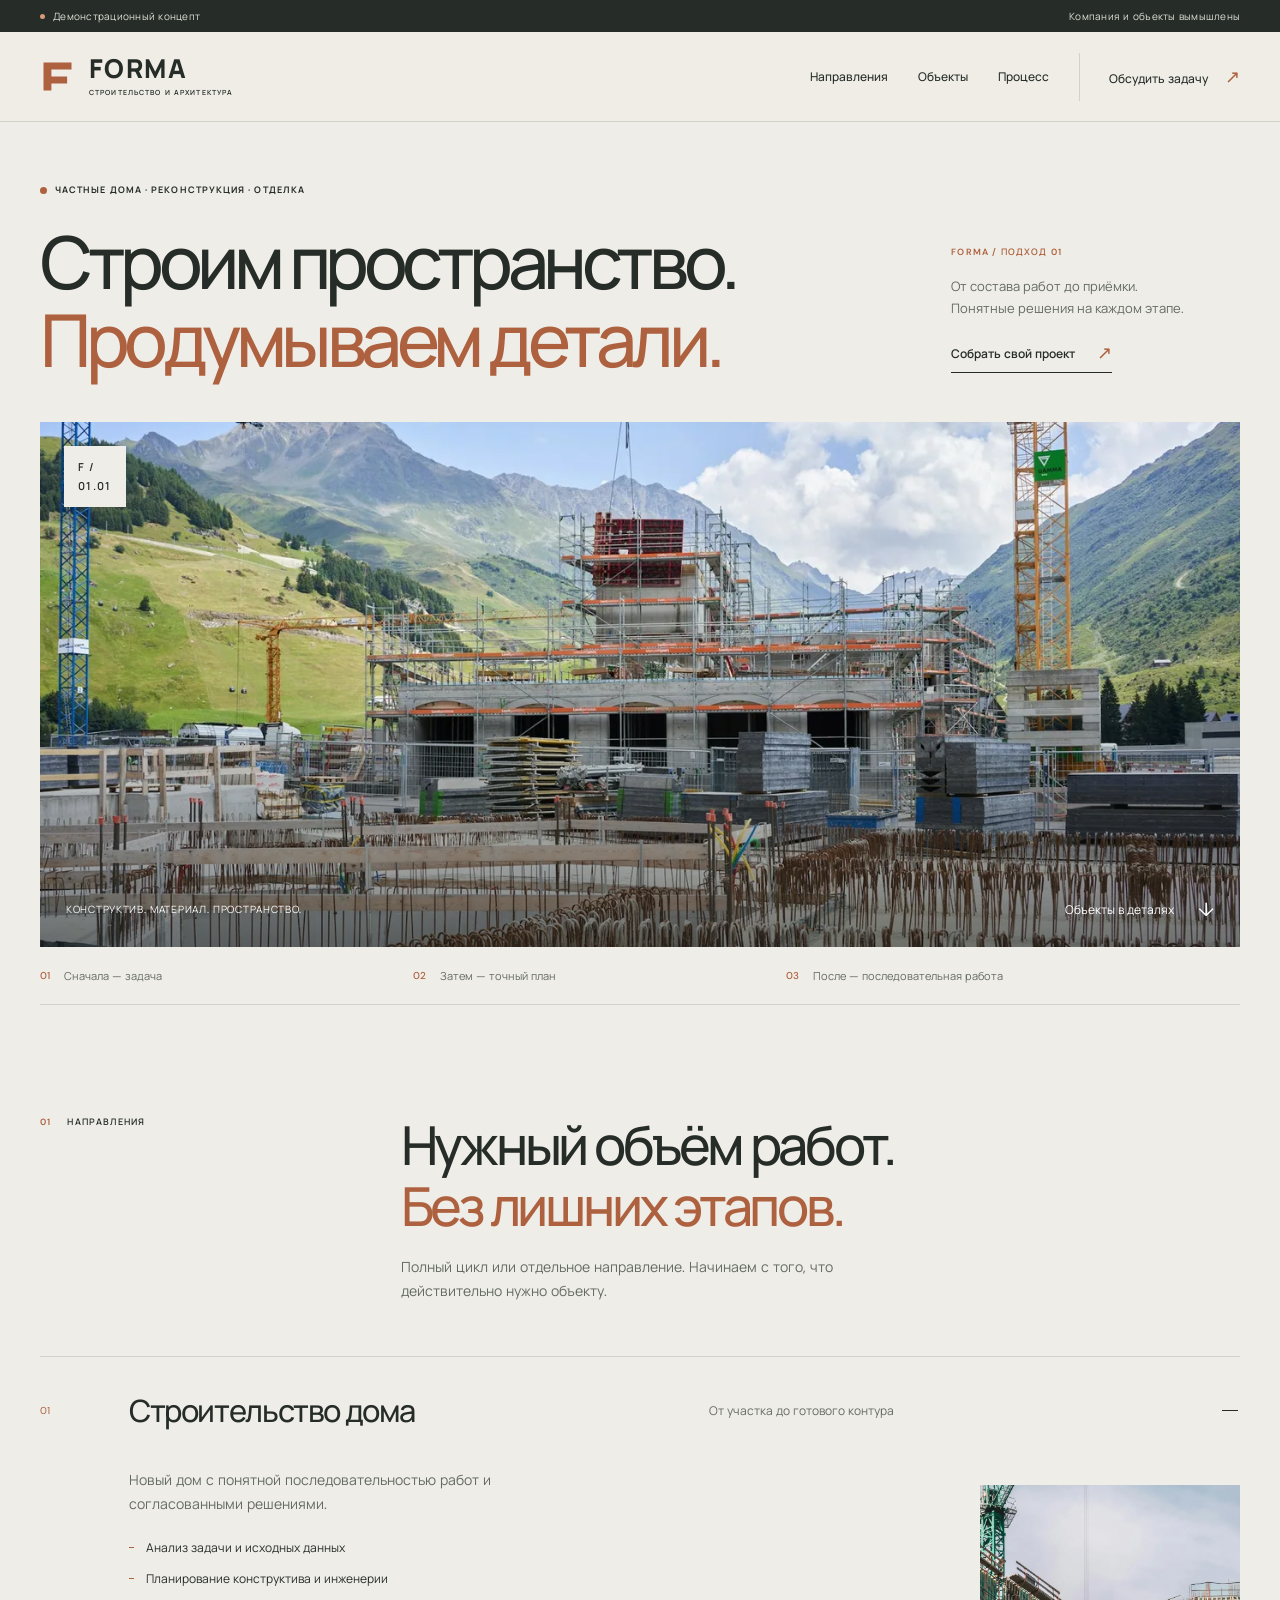
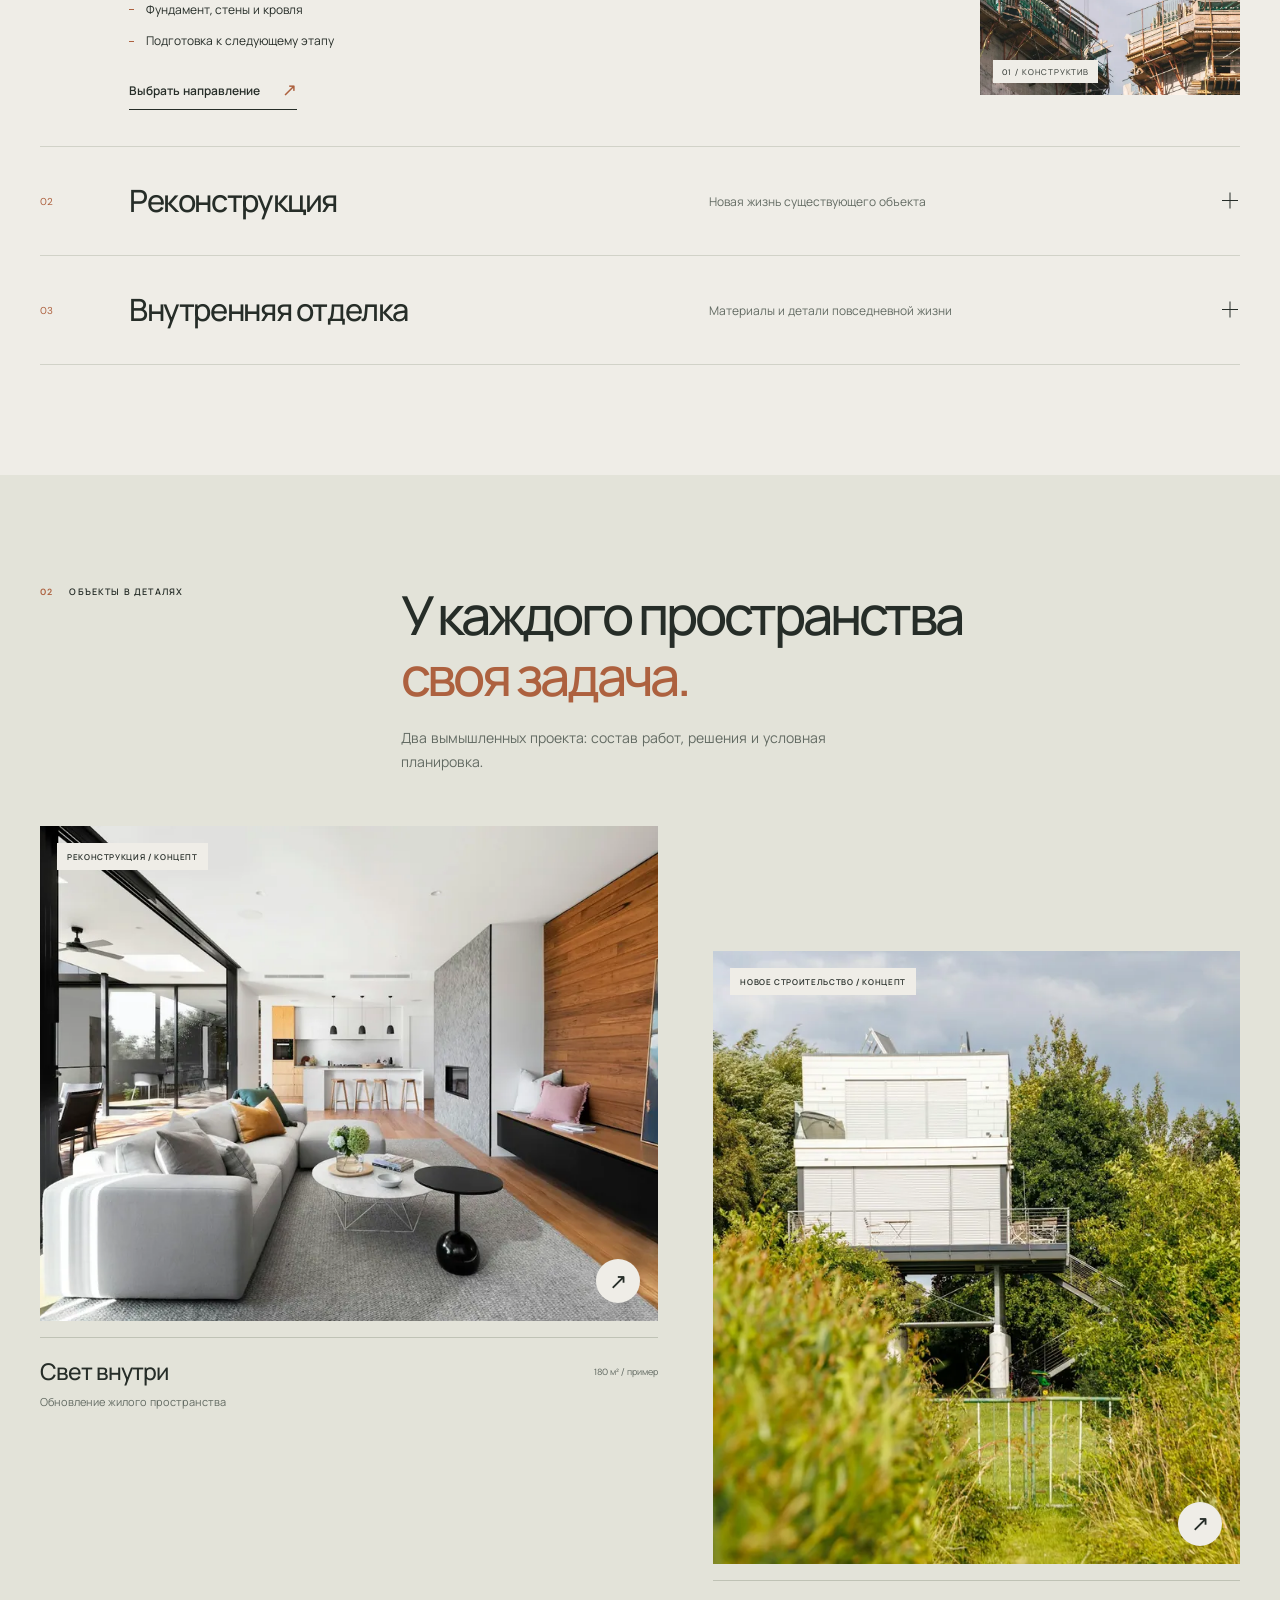
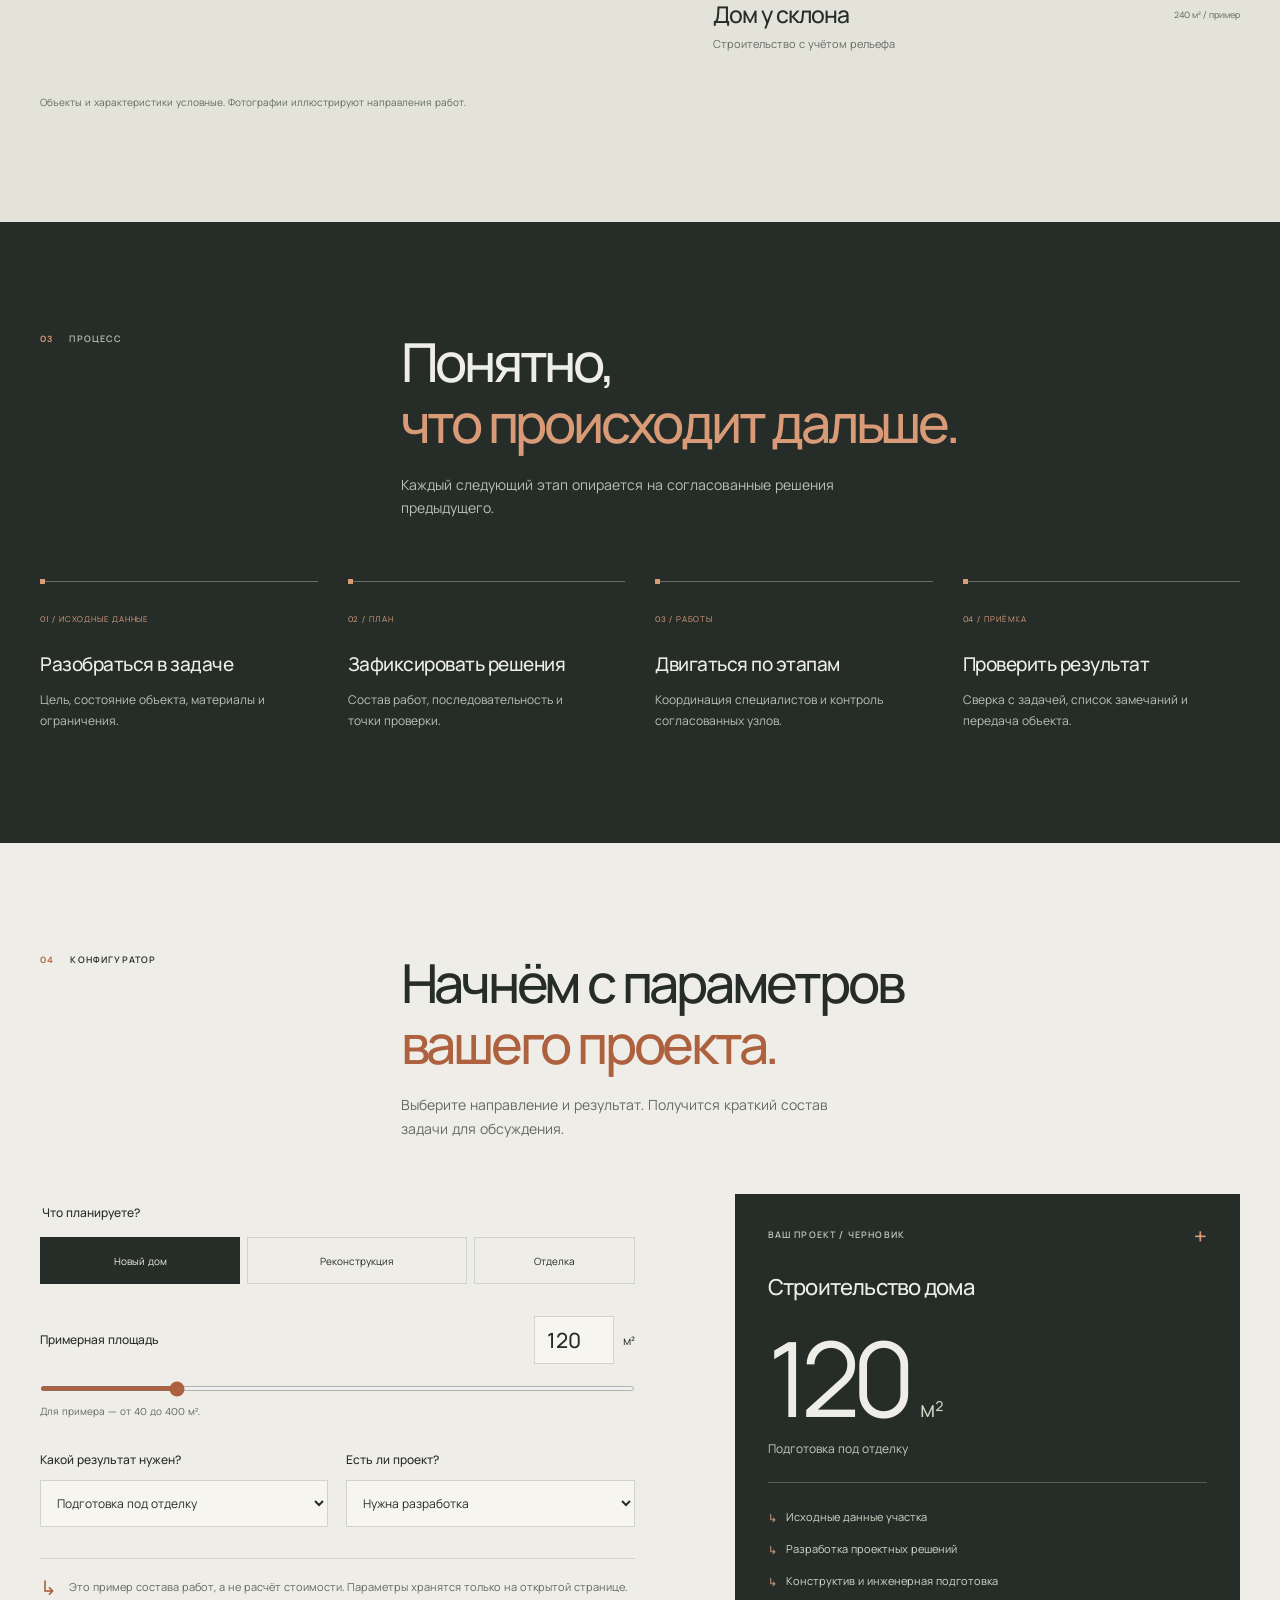
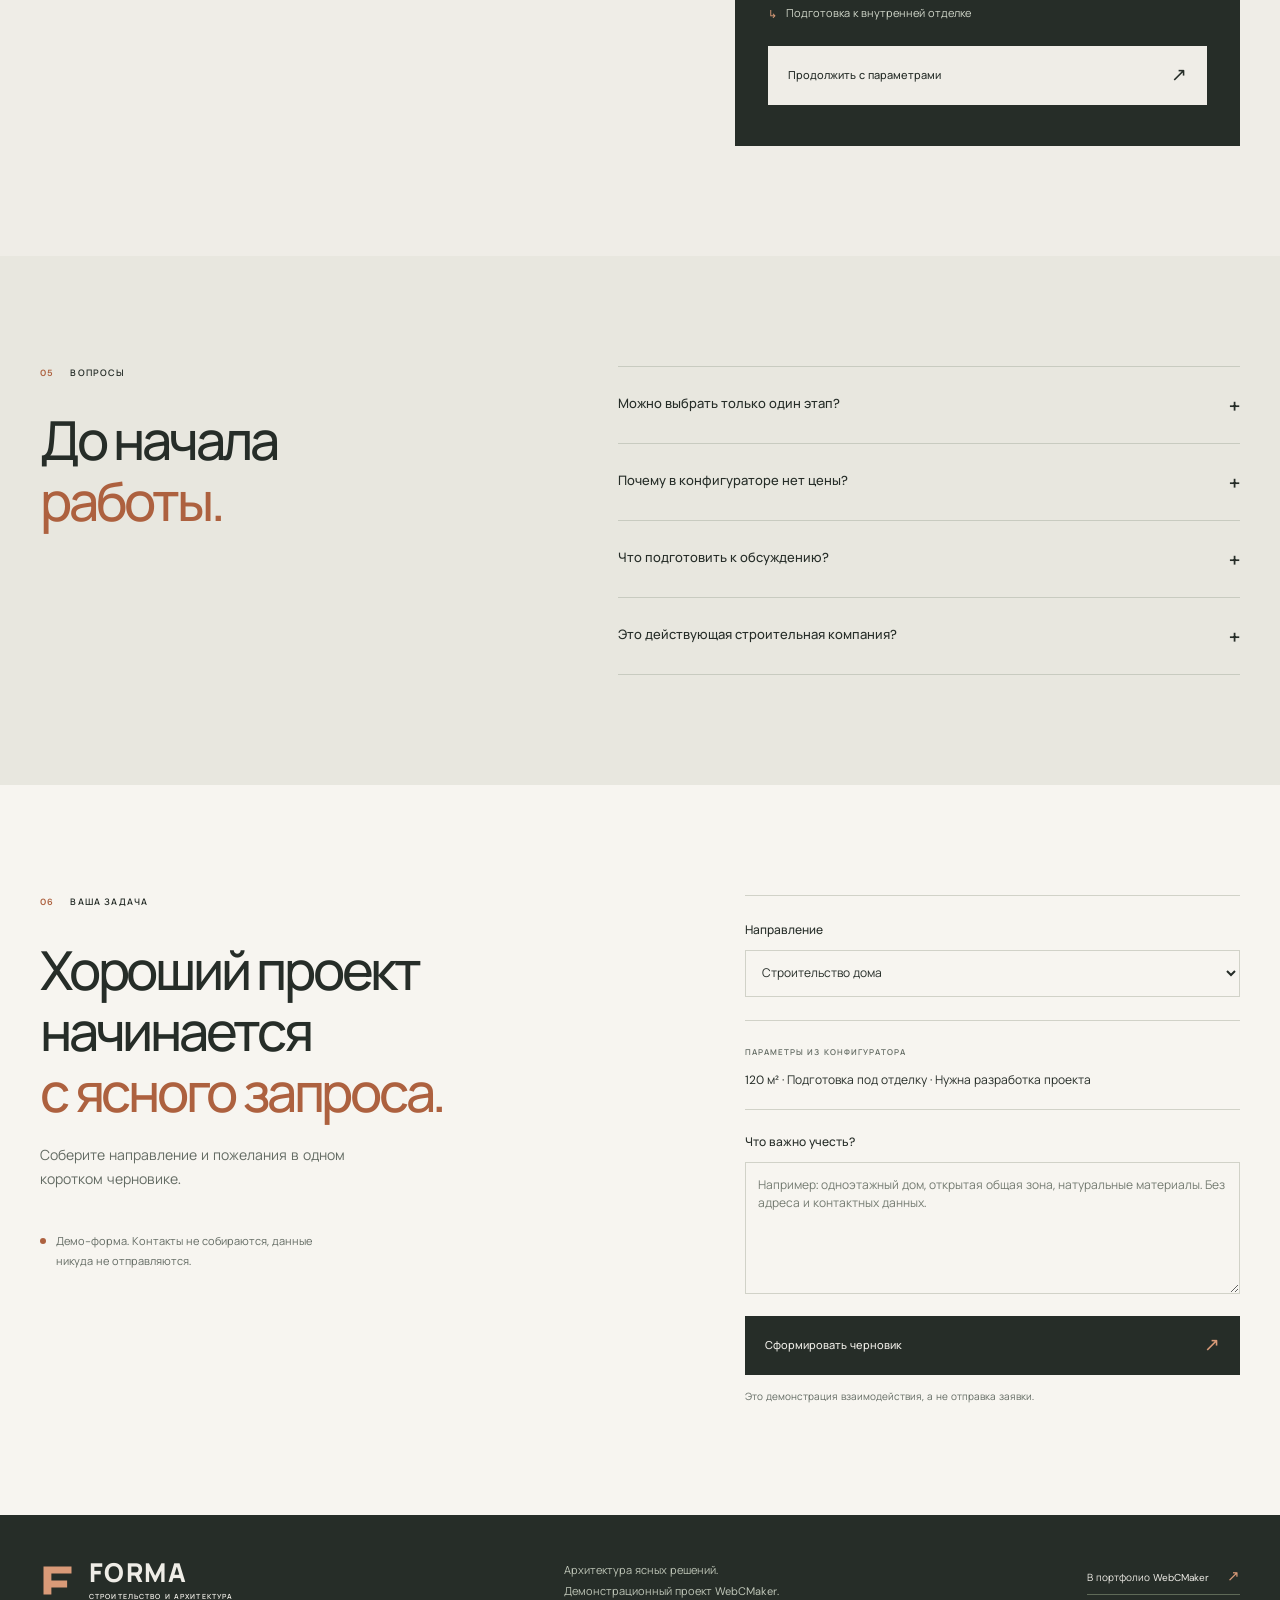
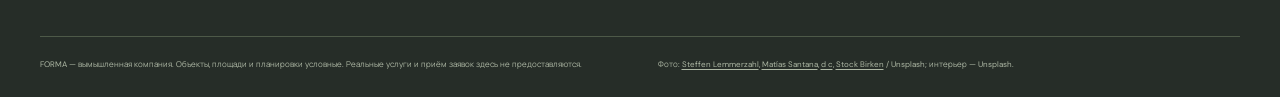
==== commit 95895000: "Rebuild TERRA and FORMA as distinct interactive business concepts" ====
--- a/projects/forma-construction/index.html
+++ b/projects/forma-construction/index.html
@@ -3,43 +3,80 @@
 <head>
   <meta charset="utf-8">
   <meta name="viewport" content="width=device-width, initial-scale=1">
-  <meta name="theme-color" content="#f4f3ef">
-  <meta name="description" content="FORMA — концепт сайта строительной компании: строительство домов, реконструкция и отделка под ключ.">
-  <title>FORMA — строительство с ясным планом</title>
+  <meta name="theme-color" content="#efede7">
+  <meta name="description" content="FORMA — демонстрационный концепт сайта о строительстве, реконструкции и отделке. Проекты, состав работ и конфигуратор задачи.">
+  <title>FORMA — строительство, реконструкция, отделка</title>
+  <link rel="icon" href="favicon.svg?v=27" type="image/svg+xml">
   <link rel="preload" href="../../manrope-variable.woff2" as="font" type="font/woff2" crossorigin>
-  <link rel="stylesheet" href="styles.css?v=3">
-  <script defer src="script.js"></script>
+  <link rel="stylesheet" href="styles.css?v=27">
+  <script defer src="script.js?v=27"></script>
 </head>
 <body>
   <a class="skip-link" href="#main">К содержимому</a>
+  <div class="demo-strip"><div class="container"><span><i aria-hidden="true"></i>Демонстрационный концепт</span><span>Компания и объекты вымышлены</span></div></div>
   <header class="site-header">
-    <a class="brand" href="#top" aria-label="FORMA — на главную"><span class="brand-symbol" aria-hidden="true">F</span><span class="brand-name">FORMA<small>СТРОИТЕЛЬСТВО · РЕМОНТ</small></span></a>
-    <button class="menu-toggle" type="button" aria-expanded="false" aria-controls="site-nav" aria-label="Открыть меню"><span></span><span></span></button>
-    <nav id="site-nav" class="site-nav" aria-label="Основная навигация"><a href="#services">Направления</a><a href="#projects">Проекты</a><a href="#process">Этапы</a><a class="nav-contact" href="../../brief.html">Обсудить проект <span aria-hidden="true">↗</span></a></nav>
+    <div class="container header-inner">
+      <a class="brand" href="#top" aria-label="FORMA — на главную"><svg viewBox="0 0 40 40" aria-hidden="true"><path d="M4 4h32v8H13v8h18v8H13v8H4Z" fill="currentColor"/></svg><span>FORMA<small>СТРОИТЕЛЬСТВО И АРХИТЕКТУРА</small></span></a>
+      <button class="menu-toggle" type="button" aria-expanded="false" aria-controls="site-nav" aria-label="Открыть меню" hidden><span></span><span></span></button>
+      <nav class="site-nav" id="site-nav" aria-label="Основная навигация"><a href="#services">Направления</a><a href="#projects">Объекты</a><a href="#process">Процесс</a><a class="nav-cta" href="#contact">Обсудить задачу <span aria-hidden="true">↗</span></a></nav>
+    </div>
   </header>
   <main id="main">
-    <section class="hero" id="top">
-      <div class="hero-copy"><p class="eyebrow"><span></span>СТРОИТЕЛЬНАЯ КОМПАНИЯ · КИЕВ</p><h1>Строим пространство<br>для <em>жизни.</em></h1><p class="hero-lead">Дома, в которых продумана каждая деталь. От первого плана до последнего штриха.</p><div class="hero-actions"><a class="button button-dark" href="../../brief.html">Обсудить проект <span aria-hidden="true">↗</span></a><a class="text-link" href="#services">Наши направления <span aria-hidden="true">↓</span></a></div><div class="hero-caption"><span>ПРОЕКТИРУЕМ · СТРОИМ · ЗАВЕРШАЕМ</span><span>01 / 04</span></div></div>
-      <figure class="hero-photo"><img src="forma-hero.webp" alt="Современное здание на этапе строительства среди гор" fetchpriority="high" width="1400" height="934" srcset="forma-hero-small.webp 720w, forma-hero.webp 1400w" sizes="(max-width: 680px) calc(100vw - 40px), 54vw" decoding="async"><figcaption><span>01 — В ПРОЦЕССЕ</span><span>ПРОЕКТЫ FORMA</span></figcaption><span class="photo-index" aria-hidden="true">F.</span></figure>
+    <section class="hero container" id="top">
+      <div class="hero-head">
+        <div><p class="eyebrow"><span class="accent-dot" aria-hidden="true"></span>ЧАСТНЫЕ ДОМА · РЕКОНСТРУКЦИЯ · ОТДЕЛКА</p><h1>Строим пространство.<br><em>Продумываем детали.</em></h1></div>
+        <div class="hero-aside"><span class="technical-label">FORMA / ПОДХОД 01</span><p>От состава работ до приёмки.<br>Понятные решения на каждом этапе.</p><a class="text-link" href="#configurator">Собрать свой проект <span aria-hidden="true">↗</span></a></div>
+      </div>
+      <figure class="hero-photo"><img src="forma-hero.webp" srcset="forma-hero-small.webp 720w, forma-hero.webp 1400w" sizes="(max-width: 680px) calc(100vw - 36px), (max-width: 1300px) calc(100vw - 80px), 1240px" width="1400" height="934" alt="Монолитный каркас здания на строительной площадке в горном ландшафте" fetchpriority="high" decoding="async"><span class="photo-stamp" aria-hidden="true">F /<br>01.01</span><figcaption><span>КОНСТРУКТИВ. МАТЕРИАЛ. ПРОСТРАНСТВО.</span><a href="#projects" aria-label="Перейти к демонстрационным объектам">Объекты в деталях <span aria-hidden="true">↓</span></a></figcaption></figure>
+      <div class="hero-legend"><span><b>01</b>Сначала — задача</span><span><b>02</b>Затем — точный план</span><span><b>03</b>После — последовательная работа</span></div>
     </section>
 
-    <section class="intro section-pad"><div class="section-label"><span>01</span><i></i><span>ПОДХОД FORMA</span></div><div class="intro-grid"><h2>Сильное здание<br>начинается с <em>ясности.</em></h2><div class="intro-copy"><p>Мы объединяем проектирование и строительство в один понятный процесс. Сначала разбираемся в задаче, затем планируем работы, бюджет и сроки.</p><p>Вы знаете, что происходит на каждом этапе — от выбора материалов до сдачи объекта.</p><a class="text-link" href="#process">Как проходит работа <span aria-hidden="true">↗</span></a></div></div><div class="principles"><div><b>01</b><span>Понятная смета<br>до начала работ</span></div><div><b>02</b><span>Один план<br>на весь проект</span></div><div><b>03</b><span>Регулярные<br>отчёты с объекта</span></div></div></section>
+    <section class="section-pad container" id="services" aria-labelledby="services-title">
+      <div class="section-heading"><p class="section-label"><span>01</span>НАПРАВЛЕНИЯ</p><div><h2 id="services-title">Нужный объём работ.<br><em>Без лишних этапов.</em></h2><p class="section-description">Полный цикл или отдельное направление. Начинаем с того, что действительно нужно объекту.</p></div></div>
+      <div class="service-list">
+        <details class="service-row" open><summary><span class="row-index">01</span><h3>Строительство дома</h3><span class="row-caption">От участка до готового контура</span><span class="details-sign" aria-hidden="true"></span></summary><div class="service-body"><div><p>Новый дом с понятной последовательностью работ и согласованными решениями.</p><ul class="scope-list"><li>Анализ задачи и исходных данных</li><li>Планирование конструктива и инженерии</li><li>Фундамент, стены и кровля</li><li>Подготовка к следующему этапу</li></ul><a class="text-link" href="#configurator" data-pick-service="house">Выбрать направление <span aria-hidden="true">↗</span></a></div><figure><img src="forma-structure.webp" width="768" height="960" alt="Детали строящегося каркаса здания и подъёмный кран" loading="lazy" decoding="async"><figcaption>01 / КОНСТРУКТИВ</figcaption></figure></div></details>
+        <details class="service-row"><summary><span class="row-index">02</span><h3>Реконструкция</h3><span class="row-caption">Новая жизнь существующего объекта</span><span class="details-sign" aria-hidden="true"></span></summary><div class="service-body"><div><p>Обновление пространства с учётом существующих конструкций и новых задач.</p><ul class="scope-list"><li>Обследование и оценка состояния</li><li>Работа с планировкой</li><li>Обновление конструкций и инженерных систем</li><li>Подготовка поверхностей к отделке</li></ul><a class="text-link" href="#configurator" data-pick-service="reconstruction">Выбрать направление <span aria-hidden="true">↗</span></a></div><figure><img src="forma-interior.webp" width="960" height="653" alt="Светлый интерьер с натуральными материалами" loading="lazy" decoding="async"><figcaption>02 / НОВОЕ ПРОСТРАНСТВО</figcaption></figure></div></details>
+        <details class="service-row"><summary><span class="row-index">03</span><h3>Внутренняя отделка</h3><span class="row-caption">Материалы и детали повседневной жизни</span><span class="details-sign" aria-hidden="true"></span></summary><div class="service-body"><div><p>Последовательные работы внутри дома — от подготовки основания до чистовых поверхностей.</p><ul class="scope-list"><li>Подготовка стен, полов и потолков</li><li>Согласование материалов и узлов</li><li>Черновая и чистовая отделка</li><li>Проверка завершённых работ</li></ul><a class="text-link" href="#configurator" data-pick-service="finishing">Выбрать направление <span aria-hidden="true">↗</span></a></div><figure><img src="forma-concrete.webp" width="640" height="960" alt="Подготовка бетонного основания на строительной площадке" loading="lazy" decoding="async"><figcaption>03 / ОСНОВА ДЛЯ ДЕТАЛЕЙ</figcaption></figure></div></details>
+      </div>
+    </section>
 
-    <section class="services section-pad" id="services"><div class="section-label"><span>02</span><i></i><span>ЧЕМ МЫ ПОМОГАЕМ</span></div><div class="section-head"><h2>От идеи до<br><em>готового дома.</em></h2><p>Берём на себя весь цикл или подключаемся к конкретному этапу.</p></div><div class="service-grid">
-      <article class="service-card"><img src="forma-structure.webp" alt="Строительный каркас и подъёмный кран" loading="lazy" width="768" height="960" decoding="async"><div class="service-card-copy"><span>01 / ОСНОВАНИЕ</span><h3>Строительство</h3><p>Частные дома и небольшие коммерческие объекты — с последовательным контролем работ.</p><a href="../../brief.html" aria-label="Обсудить строительство">↗</a></div></article>
-      <article class="service-card"><img src="forma-interior.webp" alt="Светлая гостиная с современной отделкой" loading="lazy" width="960" height="653" decoding="async"><div class="service-card-copy"><span>02 / ОБНОВЛЕНИЕ</span><h3>Реконструкция</h3><p>Переосмысливаем существующее пространство, сохраняя его сильные стороны.</p><a href="../../brief.html" aria-label="Обсудить реконструкцию">↗</a></div></article>
-      <article class="service-card"><img src="forma-concrete.webp" alt="Заливка бетонной плиты на строительной площадке" loading="lazy" width="640" height="960" decoding="async"><div class="service-card-copy"><span>03 / ЗАВЕРШЕНИЕ</span><h3>Отделка</h3><p>Подбираем материалы, координируем мастеров и доводим объект до готовности.</p><a href="../../brief.html" aria-label="Обсудить отделку">↗</a></div></article>
+    <section class="projects section-pad" id="projects" aria-labelledby="projects-title"><div class="container">
+      <div class="section-heading"><p class="section-label"><span>02</span>ОБЪЕКТЫ В ДЕТАЛЯХ</p><div><h2 id="projects-title">У каждого пространства<br><em>своя задача.</em></h2><p class="section-description">Два вымышленных проекта: состав работ, решения и условная планировка.</p></div></div>
+      <div class="project-grid">
+        <a class="project-open project-large" href="#case-light" data-case="case-light"><figure><img src="forma-interior.webp" width="960" height="653" alt="Просторная светлая гостиная с выходом в сад" loading="lazy" decoding="async"><span class="project-photo-label">РЕКОНСТРУКЦИЯ / КОНЦЕПТ</span><span class="project-circle" aria-hidden="true">↗</span></figure><div class="project-caption"><div><h3>Свет внутри</h3><p>Обновление жилого пространства</p></div><span>180 м² / пример</span></div></a>
+        <a class="project-open project-offset" href="#case-slope" data-case="case-slope"><figure><img src="../../forma-house.webp" srcset="../../forma-house-small.webp 640w, ../../forma-house.webp 800w" sizes="(max-width: 760px) calc(100vw - 36px), 42vw" width="800" height="1200" alt="Современный светлый дом на стальных опорах среди деревьев" loading="lazy" decoding="async"><span class="project-photo-label">НОВОЕ СТРОИТЕЛЬСТВО / КОНЦЕПТ</span><span class="project-circle" aria-hidden="true">↗</span></figure><div class="project-caption"><div><h3>Дом у склона</h3><p>Строительство с учётом рельефа</p></div><span>240 м² / пример</span></div></a>
+      </div>
+      <p class="project-disclaimer">Объекты и характеристики условные. Фотографии иллюстрируют направления работ.</p>
+      <div class="case-fallbacks">
+        <details class="case-fallback" id="case-light"><summary>Досье проекта «Свет внутри» <span aria-hidden="true">+</span></summary><div class="case-content" data-case-name="Свет внутри" data-case-kind="Реконструкция / демонстрационный проект">
+          <p class="case-intro">Сохранить открытый характер дома, добавить естественный свет и связать общую зону с садом.</p>
+          <div class="case-gallery" data-gallery="light" tabindex="0" aria-label="Галерея проекта Свет внутри"><figure><img data-gallery-image src="forma-interior.webp" width="960" height="653" alt="Светлая общая зона с натуральными материалами" loading="lazy" decoding="async"><figcaption data-gallery-caption>Визуальное направление: общая зона</figcaption></figure><div class="gallery-navigation"><button type="button" data-gallery-step="-1" aria-label="Предыдущее изображение">←</button><span data-gallery-count aria-live="polite">01 / 02</span><button type="button" data-gallery-step="1" aria-label="Следующее изображение">→</button></div></div>
+          <div class="case-details"><div><h3>Что меняется</h3><ul class="scope-list"><li>Общая зона становится открытой</li><li>Материалы объединяются в спокойную палитру</li><li>Инженерные решения согласуются до отделки</li></ul></div><dl class="spec-grid"><div><dt>Направление</dt><dd>Реконструкция</dd></div><div><dt>Площадь</dt><dd>180 м², условно</dd></div><div><dt>Объём</dt><dd>Планировка и отделка</dd></div><div><dt>Статус</dt><dd>Учебный концепт</dd></div></dl></div>
+          <div class="plan-sheet"><div><span class="technical-label">ПЛАН / СХЕМА 01</span><h3>Разделение общих<br>и приватных зон</h3><p>Условная схема для демонстрации. Не строительная документация.</p></div><svg viewBox="0 0 420 270" role="img" aria-label="Условная планировка: гостиная, кухня, две комнаты и вход"><rect x="15" y="15" width="390" height="240" fill="#f7f5f0" stroke="#242823" stroke-width="5"/><path d="M167 15V255M15 135H167M167 173H405M280 173V255" stroke="#242823" stroke-width="5"/><path d="M72 15H126M235 15H345M405 55V120M223 255H260" stroke="#bd7251" stroke-width="6"/><path d="M169 173H224M167 77V113M98 135H135" stroke="#f7f5f0" stroke-width="7"/><rect x="208" y="52" width="131" height="47" fill="#deded5"/><rect x="38" y="43" width="71" height="48" fill="#deded5"/><rect x="38" y="165" width="71" height="48" fill="#deded5"/><text x="91" y="113" text-anchor="middle">Комната</text><text x="91" y="237" text-anchor="middle">Комната</text><text x="285" y="139" text-anchor="middle">Гостиная · кухня</text><text x="225" y="222" text-anchor="middle">Вход</text><text x="342" y="222" text-anchor="middle">Санузел</text></svg></div>
+          <a class="button button-dark" href="#configurator" data-use-case="reconstruction" data-case-area="180">Собрать похожую задачу <span aria-hidden="true">↗</span></a>
+        </div></details>
+        <details class="case-fallback" id="case-slope"><summary>Досье проекта «Дом у склона» <span aria-hidden="true">+</span></summary><div class="case-content" data-case-name="Дом у склона" data-case-kind="Новое строительство / демонстрационный проект">
+          <p class="case-intro">Связать дом с рельефом участка и заранее согласовать конструктив, оболочку и инженерные системы.</p>
+          <div class="case-gallery" data-gallery="slope" tabindex="0" aria-label="Галерея проекта Дом у склона"><figure><img data-gallery-image src="../../forma-house.webp" srcset="../../forma-house-small.webp 640w, ../../forma-house.webp 800w" sizes="(max-width: 600px) calc(100vw - 60px), 900px" width="800" height="1200" style="object-fit:contain" alt="Современный светлый дом на стальных опорах среди деревьев" loading="lazy" decoding="async"><figcaption data-gallery-caption>Визуальное направление: дом и рельеф</figcaption></figure><div class="gallery-navigation"><button type="button" data-gallery-step="-1" aria-label="Предыдущее изображение">←</button><span data-gallery-count aria-live="polite">01 / 03</span><button type="button" data-gallery-step="1" aria-label="Следующее изображение">→</button></div></div>
+          <div class="case-details"><div><h3>На что смотрим</h3><ul class="scope-list"><li>Исходные данные участка и перепад высот</li><li>Последовательность конструктивных работ</li><li>Подготовка к инженерии и внутренней отделке</li></ul></div><dl class="spec-grid"><div><dt>Направление</dt><dd>Строительство дома</dd></div><div><dt>Площадь</dt><dd>240 м², условно</dd></div><div><dt>Объём</dt><dd>Конструктив и контур</dd></div><div><dt>Статус</dt><dd>Учебный концепт</dd></div></dl></div>
+          <div class="plan-sheet"><div><span class="technical-label">ПЛАН / СХЕМА 02</span><h3>Простая структура.<br>Понятные связи.</h3><p>Условная схема для демонстрации. Не строительная документация.</p></div><svg viewBox="0 0 420 270" role="img" aria-label="Условная планировка дома: терраса, общая зона и приватные комнаты"><path d="M15 20H405V250H15Z" fill="#f7f5f0" stroke="#242823" stroke-width="5"/><rect x="15" y="20" width="85" height="230" fill="#e1e3d6"/><path d="M100 20V250M100 151H405M252 20V151M252 151V250" stroke="#242823" stroke-width="5"/><path d="M100 64V120M170 151H214M252 62V108M252 178V213" stroke="#f7f5f0" stroke-width="8"/><path d="M144 20H213M293 20H363M293 250H363" stroke="#bd7251" stroke-width="6"/><rect x="126" y="57" width="97" height="43" fill="#deded5"/><rect x="281" y="57" width="87" height="43" fill="#deded5"/><rect x="281" y="179" width="87" height="43" fill="#deded5"/><text x="58" y="139" text-anchor="middle" transform="rotate(-90 58 139)">Терраса</text><text x="175" y="126" text-anchor="middle">Общая зона</text><text x="328" y="126" text-anchor="middle">Комната</text><text x="173" y="211" text-anchor="middle">Вход · кухня</text><text x="328" y="238" text-anchor="middle">Комната</text></svg></div>
+          <a class="button button-dark" href="#configurator" data-use-case="house" data-case-area="240">Собрать похожую задачу <span aria-hidden="true">↗</span></a>
+        </div></details>
+      </div>
     </div></section>
 
-    <section class="projects section-pad" id="projects"><div class="section-label"><span>03</span><i></i><span>ВЫБРАННЫЕ РАБОТЫ</span></div><div class="section-head"><h2>Пространства,<br><em>которые служат.</em></h2><p>Примеры направления и визуального языка — проекты на этой странице демонстрационные.</p></div><div class="project-grid">
-      <article class="project-card"><img src="forma-interior.webp" alt="Интерьер современного дома" loading="lazy" width="960" height="653" decoding="async"><div><span>ЧАСТНЫЙ ДОМ · 2025</span><h3>Свет внутри</h3><p>Реконструкция загородного дома</p></div><b>01</b></article>
-      <article class="project-card"><img src="forma-building.webp" alt="Монолитная конструкция строящегося здания" loading="lazy" width="960" height="640" decoding="async"><div><span>ОБЩЕСТВЕННОЕ ПРОСТРАНСТВО · 2024</span><h3>Точка опоры</h3><p>Новый корпус в горном ландшафте</p></div><b>02</b></article>
+    <section class="process section-pad" id="process" aria-labelledby="process-title"><div class="container"><div class="section-heading"><p class="section-label"><span>03</span>ПРОЦЕСС</p><div><h2 id="process-title">Понятно,<br><em>что происходит дальше.</em></h2><p class="section-description">Каждый следующий этап опирается на согласованные решения предыдущего.</p></div></div><ol class="process-list"><li><span>01 / ИСХОДНЫЕ ДАННЫЕ</span><h3>Разобраться в задаче</h3><p>Цель, состояние объекта, материалы и ограничения.</p></li><li><span>02 / ПЛАН</span><h3>Зафиксировать решения</h3><p>Состав работ, последовательность и точки проверки.</p></li><li><span>03 / РАБОТЫ</span><h3>Двигаться по этапам</h3><p>Координация специалистов и контроль согласованных узлов.</p></li><li><span>04 / ПРИЁМКА</span><h3>Проверить результат</h3><p>Сверка с задачей, список замечаний и передача объекта.</p></li></ol></div></section>
+
+    <section class="section-pad container configurator" id="configurator" aria-labelledby="config-title"><div class="section-heading"><p class="section-label"><span>04</span>КОНФИГУРАТОР</p><div><h2 id="config-title">Начнём с параметров<br><em>вашего проекта.</em></h2><p class="section-description">Выберите направление и результат. Получится краткий состав задачи для обсуждения.</p></div></div><div class="config-layout">
+      <div class="config-controls"><fieldset><legend>Что планируете?</legend><div class="service-choice"><label><input type="radio" name="scope" value="house" checked><span>Новый дом</span></label><label><input type="radio" name="scope" value="reconstruction"><span>Реконструкция</span></label><label><input type="radio" name="scope" value="finishing"><span>Отделка</span></label></div></fieldset><div class="area-heading"><label for="project-area">Примерная площадь</label><div><input id="project-area" type="number" min="40" max="400" step="1" value="120" inputmode="numeric" aria-describedby="area-help"><span>м²</span></div></div><input id="project-area-range" type="range" min="40" max="400" step="1" value="120" aria-label="Примерная площадь проекта"><p class="input-help" id="area-help">Для примера — от 40 до 400 м².</p><div class="config-selects"><label class="field"><span>Какой результат нужен?</span><select id="project-finish"><option value="prepared">Подготовка под отделку</option><option value="finished">Чистовая отделка</option><option value="complete">Комплексный проект</option></select></label><label class="field"><span>Есть ли проект?</span><select id="project-readiness"><option value="needed">Нужна разработка</option><option value="ready">Проект уже есть</option><option value="review">Нужна проверка проекта</option></select></label></div><p class="config-note"><span aria-hidden="true">↳</span>Это пример состава работ, а не расчёт стоимости. Параметры хранятся только на открытой странице.</p><noscript><p class="no-js-note">Для интерактивного подбора включите JavaScript. Ниже показан пример задачи для дома площадью 120 м².</p></noscript></div>
+      <aside class="config-result" aria-labelledby="config-result-title"><div class="result-top"><span class="technical-label">ВАШ ПРОЕКТ / ЧЕРНОВИК</span><span class="result-cross" aria-hidden="true">+</span></div><h3 id="config-result-title">Строительство дома</h3><p class="result-area"><output id="area-output" for="project-area project-area-range">120</output><span>м²</span></p><p class="result-caption" id="finish-output">Подготовка под отделку</p><ul id="config-checklist"><li>Обсуждение исходных данных</li><li>Разработка проектных решений</li><li>Конструктив и инженерная подготовка</li><li>Подготовка к внутренней отделке</li></ul><button class="button button-light" type="button" id="use-configuration">Продолжить с параметрами <span aria-hidden="true">↗</span></button><p class="result-status" id="config-status" role="status" aria-live="polite"></p></aside>
     </div></section>
 
-    <section class="process section-pad" id="process"><div class="section-label"><span>04</span><i></i><span>ПРОЗРАЧНЫЙ ПРОЦЕСС</span></div><div class="process-grid"><div><h2>Четыре этапа.<br><em>Один результат.</em></h2><p>Держим связь и показываем прогресс, чтобы вы принимали решения вовремя и без спешки.</p></div><ol><li><span>01</span><div><h3>Знакомство</h3><p>Обсуждаем задачу, участок, пожелания и ограничения.</p></div><b>↗</b></li><li><span>02</span><div><h3>План и смета</h3><p>Фиксируем объём работ, материалы, сроки и бюджет.</p></div><b>↗</b></li><li><span>03</span><div><h3>Строительство</h3><p>Работаем по этапам, регулярно сообщая о ходе проекта.</p></div><b>↗</b></li><li><span>04</span><div><h3>Приёмка</h3><p>Проверяем завершённые работы и передаём объект.</p></div><b>↗</b></li></ol></div></section>
+    <section class="faq section-pad"><div class="container faq-layout"><div><p class="section-label"><span>05</span>ВОПРОСЫ</p><h2>До начала<br><em>работы.</em></h2></div><div class="faq-list"><details><summary>Можно выбрать только один этап?<span aria-hidden="true">+</span></summary><p>Да. Направления разделены: можно сформировать задачу на конструктив, реконструкцию или отделку.</p></details><details><summary>Почему в конфигураторе нет цены?<span aria-hidden="true">+</span></summary><p>Он помогает описать объём. Для оценки нужны исходные данные, проект и согласованный состав работ. В демо реальные цены не заявлены.</p></details><details><summary>Что подготовить к обсуждению?<span aria-hidden="true">+</span></summary><p>Примерную площадь, желаемый результат, информацию о текущем состоянии объекта и имеющиеся проектные материалы.</p></details><details><summary>Это действующая строительная компания?<span aria-hidden="true">+</span></summary><p>Нет. FORMA — учебный концепт сайта. Компания, объекты и характеристики вымышлены; форма ничего не отправляет.</p></details></div></div></section>
 
-    <section class="contact"><div class="contact-photo"><img src="forma-structure.webp" alt="Фасад строящегося здания" loading="lazy" width="768" height="960" decoding="async"></div><div class="contact-copy"><p class="eyebrow">СЛЕДУЮЩИЙ ШАГ</p><h2>Давайте обсудим<br><em>ваш проект.</em></h2><p>Расскажите, что хотите построить или обновить. Подготовим понятный план для старта.</p><a class="button button-light" href="../../brief.html">Заполнить бриф <span aria-hidden="true">↗</span></a></div></section>
+    <section class="contact section-pad" id="contact" aria-labelledby="contact-title"><div class="container contact-layout"><div class="contact-intro"><p class="section-label"><span>06</span>ВАША ЗАДАЧА</p><h2 id="contact-title">Хороший проект<br>начинается<br><em>с ясного запроса.</em></h2><p>Соберите направление и пожелания в одном коротком черновике.</p><div class="contact-demo-note"><span class="accent-dot" aria-hidden="true"></span><p>Демо-форма. Контакты не собираются, данные никуда не отправляются.</p></div></div><form id="project-request" class="contact-form" method="dialog"><label class="field"><span>Направление</span><select id="request-service" name="service"><option value="house">Строительство дома</option><option value="reconstruction">Реконструкция</option><option value="finishing">Внутренняя отделка</option></select></label><div class="request-configuration"><span class="technical-label">ПАРАМЕТРЫ ИЗ КОНФИГУРАТОРА</span><output id="request-configuration">120 м² · Подготовка под отделку · Нужна разработка проекта</output></div><label class="field"><span>Что важно учесть?</span><textarea name="comment" id="request-comment" rows="4" maxlength="1200" placeholder="Например: одноэтажный дом, открытая общая зона, натуральные материалы. Без адреса и контактных данных."></textarea></label><button class="button button-dark" id="prepare-request" type="button">Сформировать черновик <span aria-hidden="true">↗</span></button><p class="form-disclaimer">Это демонстрация взаимодействия, а не отправка заявки.</p><div class="request-result" id="request-result" role="status" aria-live="polite" tabindex="-1" hidden><h3>Демонстрация. Заявка не отправлена.</h3><p>Ваш черновик готов и виден только в этом окне.</p><pre id="request-summary"></pre><button class="copy-request" id="copy-request" type="button">Скопировать черновик <span aria-hidden="true">↗</span></button><span class="copy-status" id="copy-status" aria-live="polite"></span></div><noscript><p class="no-js-note">Для создания локального черновика нужен JavaScript. Без него форма не отправляет данные.</p></noscript></form></div></section>
   </main>
-  <footer class="site-footer"><a class="brand brand-footer" href="#top"><span class="brand-symbol">F</span><span class="brand-name">FORMA<small>СТРОИТЕЛЬСТВО · РЕМОНТ</small></span></a><p>Концепт сайта для портфолио WebCMaker.<br>Название компании и проекты вымышлены.</p><div class="photo-credits">Фотографии: <a href="https://unsplash.com/photos/a-construction-site-with-cranes-and-a-building-under-construction-jmWFNK7ZvbY" target="_blank" rel="noopener noreferrer">Steffen Lemmerzahl</a>, <a href="https://unsplash.com/photos/low-angle-photography-of-concrete-building-during-daytime-TUKYWkaNjmE" target="_blank" rel="noopener noreferrer">Matías Santana</a>, <a href="https://unsplash.com/photos/a-worker-pouring-concrete-onto-a-building-under-construction-t_LE6_crBkc" target="_blank" rel="noopener noreferrer">d c</a> / Unsplash; фото интерьера — Unsplash</div><a class="portfolio-link" href="../../projects.html">← Портфолио WebCMaker</a></footer>
+  <footer class="site-footer"><div class="container"><div class="footer-main"><a class="brand" href="#top" aria-label="FORMA — вернуться наверх"><svg viewBox="0 0 40 40" aria-hidden="true"><path d="M4 4h32v8H13v8h18v8H13v8H4Z" fill="currentColor"/></svg><span>FORMA<small>СТРОИТЕЛЬСТВО И АРХИТЕКТУРА</small></span></a><p>Архитектура ясных решений.<br>Демонстрационный проект WebCMaker.</p><a class="portfolio-link" href="../../projects.html">В портфолио WebCMaker <span aria-hidden="true">↗</span></a></div><div class="footer-note"><p>FORMA — вымышленная компания. Объекты, площади и планировки условные. Реальные услуги и приём заявок здесь не предоставляются.</p><p>Фото: <a href="https://unsplash.com/photos/a-construction-site-with-cranes-and-a-building-under-construction-jmWFNK7ZvbY" target="_blank" rel="noopener noreferrer">Steffen Lemmerzahl</a>, <a href="https://unsplash.com/photos/low-angle-photography-of-concrete-building-during-daytime-TUKYWkaNjmE" target="_blank" rel="noopener noreferrer">Matías Santana</a>, <a href="https://unsplash.com/photos/a-worker-pouring-concrete-onto-a-building-under-construction-t_LE6_crBkc" target="_blank" rel="noopener noreferrer">d c</a>, <a href="https://unsplash.com/photos/modern-house-elevated-above-lush-green-surroundings-Cmqa756jkDE" target="_blank" rel="noopener noreferrer">Stock Birken</a> / Unsplash; интерьер — Unsplash.</p></div></div></footer>
+  <dialog class="project-dialog" id="project-dialog" aria-labelledby="project-dialog-title"><div class="dialog-top"><div><p class="technical-label" id="project-dialog-kind">ДЕМОНСТРАЦИОННЫЙ ПРОЕКТ</p><h2 id="project-dialog-title">Досье объекта</h2></div><button class="dialog-close" type="button" aria-label="Закрыть досье проекта">×</button></div><div id="project-dialog-content"></div></dialog>
 </body>
 </html>
--- a/projects/forma-construction/styles.css
+++ b/projects/forma-construction/styles.css
@@ -1,7 +1,11 @@
-@font-face{font-family:"Manrope";src:url("../../manrope-variable.woff2") format("woff2");font-style:normal;font-weight:200 800;font-display:swap}
-@font-face{font-family:"DM Sans";src:url("dm-sans-latin.woff2") format("woff2");font-style:normal;font-weight:400 700;font-display:swap;unicode-range:U+0000-00FF,U+0131,U+0152-0153,U+02BB-02BC,U+02C6,U+02DA,U+02DC,U+0304,U+0308,U+0329,U+2000-206F,U+20AC,U+2122,U+2191,U+2193,U+2212,U+2215,U+FEFF,U+FFFD}
-:root{--paper:#f4f3ef;--white:#fff;--ink:#20231f;--muted:#72756f;--line:#d8d9d2;--accent:#d66b37;--dark:#20231f;--font-body:'DM Sans',Arial,sans-serif;--font-head:'Manrope','DM Sans',Arial,sans-serif;font-family:var(--font-body);color:var(--ink);background:var(--paper);font-synthesis:none;text-rendering:optimizeLegibility;scroll-behavior:smooth;scroll-padding-top:88px}*{box-sizing:border-box}body{margin:0;min-width:320px;background:var(--paper)}img{display:block;width:100%;height:100%;object-fit:cover}a{color:inherit;text-decoration:none}button{font:inherit}.skip-link{position:fixed;z-index:20;top:8px;left:8px;padding:12px 16px;transform:translateY(-150%);background:var(--ink);color:white}.skip-link:focus{transform:translateY(0)}.site-header{position:sticky;z-index:10;top:0;display:flex;align-items:center;justify-content:space-between;min-height:76px;padding:0 clamp(22px,6vw,88px);border-bottom:1px solid rgba(32,35,31,.09);background:rgba(244,243,239,.94);backdrop-filter:blur(14px)}.brand{display:inline-flex;align-items:center;gap:10px}.brand-symbol{display:grid;place-items:center;width:40px;height:40px;background:var(--ink);color:#fff;font:700 20px var(--font-head);letter-spacing:-.08em}.brand-name{display:flex;flex-direction:column;font:800 16px/.95 var(--font-head);letter-spacing:.04em}.brand-name small{margin-top:5px;color:var(--muted);font:700 7px/1 var(--font-body);letter-spacing:.12em}.site-nav{display:flex;align-items:center;gap:clamp(20px,3.4vw,48px);font-size:11px;font-weight:600}.site-nav>a:not(.nav-contact){color:#555950}.site-nav>a:hover,.text-link:hover{color:var(--accent)}.nav-contact{padding:13px 16px;background:var(--ink);color:white}.nav-contact span{margin-left:10px;color:#f2a36d}.menu-toggle{display:none}.hero{display:grid;grid-template-columns:.82fr 1.18fr;gap:clamp(30px,6vw,88px);align-items:center;max-width:1600px;min-height:680px;margin:auto;padding:65px clamp(22px,7vw,112px) 54px}.hero-copy{display:flex;flex-direction:column;align-items:flex-start}.eyebrow,.section-label{font-size:8px;font-weight:800;letter-spacing:.17em}.eyebrow{display:flex;align-items:center;gap:9px;color:var(--muted)}.eyebrow span{width:7px;height:7px;border-radius:50%;background:var(--accent)}h1,h2,h3,p{margin-top:0}.hero h1,.intro h2,.section-head h2,.process h2,.contact h2{font:500 clamp(48px,6vw,82px)/.99 var(--font-head);letter-spacing:-.075em}.hero h1{margin:25px 0 20px}.hero h1 em,.intro h2 em,.section-head h2 em,.process h2 em,.contact h2 em{color:var(--accent);font-style:normal}.hero-lead{max-width:370px;margin:0;color:#62665f;font-size:14px;line-height:1.8}.hero-actions{display:flex;align-items:center;gap:22px;margin-top:30px}.button{display:inline-flex;align-items:center;justify-content:space-between;gap:24px;min-height:48px;padding:0 17px;font-size:10px;font-weight:700;transition:transform .2s,background .2s}.button:hover{transform:translateY(-2px)}.button-dark{background:var(--ink);color:white}.button-dark:hover{background:var(--accent)}.button span{color:#f2a36d;font-size:15px}.text-link{display:inline-flex;align-items:center;gap:12px;border-bottom:1px solid var(--line);padding:0 0 7px;font-size:10px;font-weight:700}.text-link span{color:var(--accent)}.hero-caption{display:flex;justify-content:space-between;width:100%;margin-top:75px;padding-top:12px;border-top:1px solid var(--line);color:var(--muted);font-size:7px;font-weight:800;letter-spacing:.12em}.hero-photo{position:relative;min-height:510px;margin:0;overflow:hidden;background:#b7b7ae}.hero-photo::after{position:absolute;inset:42% 0 0;background:linear-gradient(transparent,rgba(21,26,24,.52));content:''}.hero-photo img{position:absolute;inset:0;object-position:center}.hero-photo figcaption{position:absolute;z-index:1;right:25px;bottom:20px;left:25px;display:flex;justify-content:space-between;color:white;font-size:8px;font-weight:700;letter-spacing:.12em}.photo-index{position:absolute;z-index:1;top:22px;right:25px;color:white;font:500 34px var(--font-head);letter-spacing:-.1em}.section-pad{padding:108px clamp(22px,9vw,140px)}.section-label{display:flex;align-items:center;gap:12px;color:#676b63}.section-label span:first-child{color:var(--accent)}.section-label i{width:36px;border-top:1px solid #c9cbc4}.intro{background:#e9e8e2}.intro-grid{display:grid;grid-template-columns:1.15fr .85fr;gap:8vw;align-items:end;margin-top:40px}.intro h2,.section-head h2,.process h2{margin-bottom:0;font-size:clamp(44px,5.2vw,70px)}.intro-copy{max-width:450px;padding-bottom:4px}.intro-copy p{color:#62665f;font-size:12px;line-height:1.85}.intro-copy p+p{margin-top:11px}.principles{display:grid;grid-template-columns:repeat(3,1fr);gap:25px;margin-top:70px;padding-top:22px;border-top:1px solid #c9cbc4}.principles>div{display:flex;align-items:center;gap:15px}.principles b{font:500 28px var(--font-head);letter-spacing:-.06em}.principles span{color:#62665f;font-size:9px;line-height:1.5}.services{max-width:1600px;margin:auto}.section-head{display:flex;align-items:end;justify-content:space-between;gap:30px;margin:30px 0 36px}.section-head>p{max-width:245px;margin:0 5% 7px 0;color:var(--muted);font-size:12px;line-height:1.7}.service-grid{display:grid;grid-template-columns:repeat(3,minmax(0,1fr));gap:15px}.service-card{min-width:0;background:#eeede8}.service-card>img{height:220px;object-position:center}.service-card-copy{position:relative;min-height:207px;padding:20px 21px 22px}.service-card-copy>span,.project-card>div>span{color:var(--muted);font-size:7px;font-weight:800;letter-spacing:.12em}.service-card h3{margin:17px 0 8px;font:600 21px var(--font-head);letter-spacing:-.05em}.service-card p{max-width:250px;margin:0;color:#6c7069;font-size:10px;line-height:1.65}.service-card-copy>a{position:absolute;right:20px;bottom:21px;display:grid;place-items:center;width:32px;height:32px;border:1px solid #d4d4cc;border-radius:50%;color:var(--accent);font-size:15px;transition:background .2s,color .2s}.service-card-copy>a:hover{background:var(--accent);color:white}.projects{background:#e9e8e2}.project-grid{display:grid;grid-template-columns:1fr 1fr;gap:16px}.project-card{position:relative;min-width:0;height:390px;overflow:hidden;background:#aaa}.project-card::after{position:absolute;inset:30% 0 0;background:linear-gradient(transparent,rgba(17,20,18,.76));content:''}.project-card img{position:absolute;inset:0;transition:transform .5s}.project-card:hover img{transform:scale(1.03)}.project-card>div{position:absolute;z-index:1;right:30px;bottom:27px;left:30px;color:white}.project-card>div>span{color:rgba(255,255,255,.78)}.project-card h3{margin:12px 0 3px;font:500 28px var(--font-head);letter-spacing:-.05em}.project-card p{margin:0;color:rgba(255,255,255,.8);font-size:10px}.project-card>b{position:absolute;z-index:1;top:20px;left:23px;color:white;font:500 11px var(--font-head)}.process{background:var(--ink);color:#fff}.process .section-label{color:#c5c7bf}.process-grid{display:grid;grid-template-columns:.8fr 1.2fr;gap:10vw;margin-top:39px}.process h2{font-size:clamp(42px,4.8vw,64px)}.process h2 em{color:#e59060}.process-grid>div>p{max-width:300px;margin-top:20px;color:#bfc2bb;font-size:11px;line-height:1.8}.process ol{margin:0;padding:0;list-style:none}.process li{display:grid;grid-template-columns:36px 1fr 22px;align-items:start;gap:13px;padding:19px 0;border-top:1px solid rgba(255,255,255,.18)}.process li>span{padding-top:3px;color:#e59060;font-size:8px;font-weight:800}.process li h3{margin:0 0 5px;font:600 15px var(--font-head)}.process li p{margin:0;color:#bfc2bb;font-size:10px;line-height:1.6}.process li>b{color:#e59060;font-size:14px;font-weight:400}.contact{display:grid;grid-template-columns:1fr 1fr;min-height:430px;background:#d66b37;color:#fff}.contact-photo{min-height:430px;overflow:hidden}.contact-photo img{object-position:center 45%}.contact-copy{display:flex;flex-direction:column;align-items:flex-start;justify-content:center;padding:60px clamp(30px,7vw,95px)}.contact-copy .eyebrow{color:rgba(255,255,255,.77)}.contact h2{margin:20px 0 14px;font-size:clamp(45px,5vw,68px)}.contact h2 em{color:#f5d2bc}.contact-copy>p:not(.eyebrow){max-width:370px;color:rgba(255,255,255,.84);font-size:11px;line-height:1.75}.button-light{margin-top:11px;background:#fff;color:var(--ink)}.button-light span{color:var(--accent)}.site-footer{display:grid;grid-template-columns:1fr 1fr;align-items:center;gap:25px;padding:34px clamp(22px,6vw,88px);background:var(--dark);color:white}.brand-footer .brand-symbol{background:#fff;color:var(--ink)}.brand-footer .brand-name small{color:#aeb1aa}.site-footer>p{margin:0;color:#bfc2bb;font-size:9px;line-height:1.7}.photo-credits{grid-column:1/-1;color:#aeb1aa;font-size:8px;line-height:1.7}.photo-credits a{color:#e9a078;text-decoration:underline;text-underline-offset:2px}.portfolio-link{justify-self:end;color:#e9a078;font-size:9px;font-weight:700}.site-nav a:focus-visible,.button:focus-visible,.text-link:focus-visible,.brand:focus-visible{outline:3px solid var(--accent);outline-offset:4px}
-@media(max-width:900px){.hero{min-height:590px;padding-inline:5vw}.hero-photo{min-height:430px}.section-pad{padding-inline:6vw}.process-grid{gap:6vw}.service-card>img{height:180px}}
-@media(max-width:680px){.site-header{min-height:68px;padding-inline:18px}.brand-symbol{width:36px;height:36px}.brand-name{font-size:14px}.brand-name small{font-size:6px}.menu-toggle{display:flex;width:40px;height:40px;flex-direction:column;justify-content:center;gap:6px;padding:10px;border:1px solid var(--line);background:transparent}.menu-toggle span{height:1px;background:var(--ink)}.menu-toggle[aria-expanded=true] span:first-child{transform:translateY(3.5px) rotate(45deg)}.menu-toggle[aria-expanded=true] span:last-child{transform:translateY(-3.5px) rotate(-45deg)}.site-nav{position:absolute;top:67px;right:0;left:0;display:none;align-items:stretch;gap:0;padding:8px 18px 20px;border-bottom:1px solid var(--line);background:var(--paper)}.site-nav.open{display:flex;flex-direction:column}.site-nav>a:not(.nav-contact){padding:14px 0;border-bottom:1px solid var(--line)}.nav-contact{margin-top:14px}.hero{grid-template-columns:1fr;gap:28px;min-height:0;padding:52px 20px 30px}.hero h1{font-size:clamp(47px,12vw,67px)}.hero-lead{font-size:13px}.hero-actions{align-items:flex-start;flex-direction:column;gap:17px}.hero-caption{margin-top:40px}.hero-photo{min-height:340px}.section-pad{padding:76px 20px}.intro-grid,.process-grid{grid-template-columns:1fr;gap:24px;margin-top:27px}.intro h2,.section-head h2,.process h2{font-size:clamp(43px,11vw,61px)}.principles{grid-template-columns:1fr;gap:16px;margin-top:38px;padding-top:20px}.principles>div{gap:14px}.principles b{font-size:23px}.section-head{align-items:flex-start;flex-direction:column;gap:13px;margin:25px 0}.section-head>p{max-width:34ch;margin:0}.service-grid,.project-grid{grid-template-columns:1fr;gap:12px}.service-card>img{height:230px}.service-card-copy{min-height:180px}.project-card{height:320px}.process-grid{margin-top:29px}.process-grid>div>p{margin-top:13px}.contact{grid-template-columns:1fr}.contact-photo{min-height:260px;height:260px}.contact-copy{padding:50px 22px 54px}.contact h2{font-size:clamp(45px,11vw,62px)}.site-footer{grid-template-columns:1fr;gap:17px;padding:27px 20px}.site-footer>p{grid-row:2}.photo-credits{grid-column:auto;grid-row:3}.portfolio-link{grid-column:auto;grid-row:4;justify-self:start}}
-@media(max-width:380px){.hero-photo{min-height:285px}.service-card>img{height:200px}.project-card{height:285px}.hero h1{font-size:46px}}
-@media(prefers-reduced-motion:reduce){*,*::before,*::after{scroll-behavior:auto!important;transition:none!important}}
+@font-face{font-family:Manrope;src:url('../../manrope-variable.woff2') format('woff2');font-style:normal;font-weight:200 800;font-display:swap}
+@font-face{font-family:'DM Sans';src:url('dm-sans-latin.woff2') format('woff2');font-style:normal;font-weight:400 700;font-display:swap;unicode-range:U+0000-00FF,U+0131,U+0152-0153,U+02BB-02BC,U+02C6,U+02DA,U+02DC,U+0304,U+0308,U+0329,U+2000-206F,U+20AC,U+2122,U+2191,U+2193,U+2212,U+2215,U+FEFF,U+FFFD}
+:root{--paper:#efede7;--light:#f7f5f0;--ink:#262d28;--muted:#636b63;--line:#d1d2c8;--accent:#ad613f;--accent-light:#d99a78;--body:'DM Sans',Manrope,Arial,sans-serif;--head:Manrope,Arial,sans-serif;font-family:var(--body);color:var(--ink);background:var(--paper);font-synthesis:none;text-rendering:optimizeLegibility;color-scheme:light;scroll-behavior:smooth;scroll-padding-top:100px}
+*{box-sizing:border-box}body{margin:0;min-width:0}body.dialog-open{overflow:hidden}[hidden]{display:none!important}h1,h2,h3,p,figure{margin:0}h1,h2,h3{font-family:var(--head)}p{line-height:1.7}button,input,select,textarea{font:inherit}button,a,input,select,textarea,summary{-webkit-tap-highlight-color:transparent}a{color:inherit;text-decoration:none}button{cursor:pointer}img{display:block;max-width:100%;object-fit:cover}svg{max-width:100%}button:focus-visible,a:focus-visible,input:focus-visible,textarea:focus-visible,select:focus-visible,summary:focus-visible,[tabindex]:focus-visible{outline:2px solid var(--accent);outline-offset:5px}::selection{background:#d6b59d;color:var(--ink)}.container{width:min(1240px,calc(100% - 80px));margin-inline:auto}.section-pad{padding-block:110px}.skip-link{position:fixed;z-index:100;top:8px;left:8px;padding:12px 18px;background:var(--ink);color:white;transform:translateY(-160%)}.skip-link:focus{transform:none}.demo-strip{background:var(--ink);color:#dfe1d7;font-size:10px;letter-spacing:.025em}.demo-strip>.container{display:flex;justify-content:space-between;gap:16px;padding-block:9px}.demo-strip span:first-child{display:flex;align-items:center;gap:8px}.demo-strip i{width:5px;height:5px;background:var(--accent-light);border-radius:50%}.site-header{position:sticky;top:0;z-index:20;border-bottom:1px solid var(--line);background:rgba(239,237,231,.96);backdrop-filter:blur(12px)}.header-inner{display:flex;align-items:center;justify-content:space-between;min-height:89px;gap:30px}.brand{display:inline-flex;align-items:center;gap:14px;flex-shrink:0}.brand>svg{width:35px;height:35px;color:var(--accent)}.brand>span{font:800 26px/.95 var(--head);letter-spacing:.055em}.brand small{display:block;margin-top:8px;font:600 7px/1.2 var(--body);letter-spacing:.16em}.site-nav{display:flex;align-items:center;gap:30px;font-size:12px;font-weight:500}.site-nav a{padding-block:12px}.site-nav a:hover{color:var(--accent)}.nav-cta{border-left:1px solid var(--line);padding-left:29px}.nav-cta>span{display:inline-block;margin-left:14px;color:var(--accent);font-size:18px}.menu-toggle{display:none}.hero{padding-top:62px}.hero-head{display:grid;grid-template-columns:1.5fr .5fr;gap:45px;align-items:end;padding-bottom:43px}.eyebrow{display:flex;align-items:center;gap:8px;font-size:9px;font-weight:700;letter-spacing:.12em;line-height:1.5}.accent-dot{display:inline-block;width:7px;height:7px;background:var(--accent);border-radius:50%;flex-shrink:0}.hero h1{margin-top:24px;font-size:clamp(40px,5.7vw,78px);font-weight:500;line-height:1.08;letter-spacing:-.075em}em{font-style:normal;color:var(--accent)}.technical-label{font-size:9px;font-weight:600;letter-spacing:.13em;line-height:1.6}.hero-aside{padding-bottom:6px}.hero-aside>.technical-label{color:var(--accent)}.hero-aside>p{margin-top:16px;color:var(--muted);font-size:13px}.text-link{display:inline-flex;align-items:center;gap:22px;font-size:12px;font-weight:600;border-bottom:1px solid currentColor;padding-bottom:7px}.text-link>span{font-size:18px;color:var(--accent)}.hero-aside>.text-link{margin-top:21px}.hero-photo{position:relative;isolation:isolate;overflow:hidden;background:#b5b8af;height:clamp(340px,41vw,560px)}.hero-photo>img{width:100%;height:100%;object-position:center 51%}.hero-photo::after{position:absolute;z-index:-0;inset:50% 0 0;background:linear-gradient(transparent,rgba(18,24,21,.55));content:'';pointer-events:none}.photo-stamp{position:absolute;top:24px;left:24px;background:var(--paper);padding:12px 14px;font:600 11px/1.7 var(--head);letter-spacing:.12em}.hero-photo figcaption{position:absolute;z-index:1;bottom:25px;right:26px;left:26px;display:flex;align-items:center;justify-content:space-between;gap:20px;color:white;font-size:10px;letter-spacing:.07em}.hero-photo figcaption>a{display:flex;align-items:center;gap:24px;letter-spacing:normal;font-size:12px}.hero-photo figcaption>a>span{font-size:19px}.hero-legend{display:grid;grid-template-columns:1fr 1fr 1.3fr;padding-block:21px;border-bottom:1px solid var(--line);gap:24px;font-size:11px;color:var(--muted)}.hero-legend span{display:flex;align-items:center;gap:14px}.hero-legend b{color:var(--accent);font-size:10px;font-weight:500}.section-heading{display:grid;grid-template-columns:.37fr 1fr;gap:50px;align-items:start;margin-bottom:52px}.section-label{display:flex;align-items:baseline;gap:16px;font-size:9px;font-weight:600;letter-spacing:.13em;line-height:1.7}.section-label>span{color:var(--accent);font-variant-numeric:tabular-nums}.section-heading h2,.faq h2,.contact h2{font-size:clamp(36px,4.2vw,56px);font-weight:500;line-height:1.13;letter-spacing:-.06em}.section-description{max-width:440px;color:var(--muted);font-size:14px;margin-top:20px}.service-row{border-top:1px solid var(--line)}.service-row:last-child{border-bottom:1px solid var(--line)}summary{list-style:none;cursor:pointer}summary::-webkit-details-marker{display:none}.service-row>summary{display:grid;grid-template-columns:65px 1.15fr 1fr 24px;gap:24px;align-items:center;padding-block:29px;min-height:108px}.row-index{font-size:10px;color:var(--accent)}.service-row h3{font-size:clamp(21px,2.4vw,31px);font-weight:500;letter-spacing:-.045em;line-height:1.3}.row-caption{font-size:12px;color:var(--muted)}.details-sign{position:relative;width:20px;height:20px;justify-self:end}.details-sign:before,.details-sign:after{position:absolute;top:9px;left:2px;width:16px;height:1px;background:var(--ink);content:'';transition:transform .2s}.details-sign:after{transform:rotate(90deg)}details[open] .details-sign:after{transform:none}.service-body{display:grid;grid-template-columns:1fr 260px;gap:80px;margin-left:89px;padding:4px 0 36px;align-items:center}.service-body>div>p{font-size:14px;max-width:460px;color:var(--muted)}.scope-list{padding:0;margin:22px 0;list-style:none;display:grid;gap:12px;font-size:12px;line-height:1.6}.scope-list li{position:relative;padding-left:17px}.scope-list li:before{position:absolute;left:0;top:.7em;width:5px;height:1px;background:var(--accent);content:''}.service-body .text-link{margin-top:5px}.service-body figure{position:relative}.service-body img{width:260px;height:210px}.service-body figcaption{position:absolute;bottom:12px;left:13px;font-size:8px;letter-spacing:.12em;background:var(--paper);padding:6px 9px}.projects{background:#e3e3d9}.project-grid{display:grid;grid-template-columns:1.08fr .92fr;gap:55px;align-items:start}.project-open{min-width:0}.project-open>figure{position:relative;overflow:hidden;background:#c0c1b7;aspect-ratio:1.25}.project-open img{height:100%;width:100%;transition:transform .6s ease}.project-open:hover img{transform:scale(1.035)}.project-photo-label{position:absolute;top:17px;left:17px;padding:8px 10px;font-size:8px;font-weight:600;letter-spacing:.08em;background:var(--paper);max-width:calc(100% - 34px)}.project-circle{position:absolute;bottom:18px;right:18px;width:44px;height:44px;display:grid;place-items:center;background:var(--paper);border-radius:50%;font-size:22px;transition:background .2s,color .2s}.project-open:hover .project-circle{background:var(--ink);color:white}.project-caption{display:flex;align-items:start;justify-content:space-between;gap:20px;padding-top:20px;border-top:1px solid #bfc2b5;margin-top:16px}.project-caption h3{font-size:23px;letter-spacing:-.045em;font-weight:500;line-height:1.2}.project-caption p{font-size:11px;color:var(--muted);margin-top:7px}.project-caption>span{font-size:9px;color:var(--muted);white-space:nowrap;padding-top:7px}.project-offset{margin-top:125px}.project-offset>figure{aspect-ratio:.86}.project-disclaimer{max-width:520px;font-size:10px;line-height:1.8;color:var(--muted);margin-top:40px}.case-fallbacks{margin-top:32px}.case-fallback{border-top:1px solid #bfc2b5}.case-fallback:last-child{border-bottom:1px solid #bfc2b5}.case-fallback>summary{display:flex;justify-content:space-between;gap:20px;padding:19px 0;font-size:13px}.case-fallback>summary>span{font-size:20px}.case-fallback>.case-content{padding-block:20px 35px}.has-project-dialog .case-fallbacks{display:none}.case-intro{max-width:760px;font-size:18px;line-height:1.7;margin:12px 0 28px}.case-gallery{position:relative}.case-gallery figure>img{width:100%;height:390px;background:#c3c5b9;object-position:center}.case-gallery figcaption{font-size:10px;color:var(--muted);margin-top:11px}.gallery-navigation{display:flex;justify-content:flex-end;align-items:center;gap:20px;margin-top:12px}.gallery-navigation button{height:42px;width:44px;border:1px solid var(--line);background:transparent;color:var(--ink);font-size:20px}.gallery-navigation button:hover{background:var(--ink);color:var(--paper)}.gallery-navigation>span{font-size:10px;min-width:50px;text-align:center;font-variant-numeric:tabular-nums}.case-details{display:grid;grid-template-columns:1fr 1.1fr;gap:40px;margin-block:40px}.case-details h3,.plan-sheet h3{font-size:23px;font-weight:500;letter-spacing:-.04em;line-height:1.3}.case-details .scope-list{font-size:12px;margin-bottom:0}.spec-grid{display:grid;grid-template-columns:1fr 1fr;gap:20px;margin:0}.spec-grid>div{border-top:1px solid var(--line);padding-top:12px}.spec-grid dt{font-size:9px;color:var(--muted);margin-bottom:10px}.spec-grid dd{font-size:12px;margin:0;line-height:1.5}.plan-sheet{display:grid;grid-template-columns:.85fr 1.15fr;align-items:center;gap:35px;padding:30px;background:#e8e7df;margin-bottom:32px}.plan-sheet h3{margin-top:14px}.plan-sheet p{font-size:11px;color:var(--muted);max-width:230px;margin-top:12px}.plan-sheet svg{width:100%;height:auto}.plan-sheet svg text{font:12px var(--head);fill:var(--ink)}.case-content>.button{display:inline-flex}.process{background:var(--ink);color:var(--paper)}.process .section-label,.process .section-description{color:#b9c0b5}.process .section-label>span,.process em{color:var(--accent-light)}.process-list{display:grid;grid-template-columns:repeat(4,minmax(0,1fr));gap:30px;list-style:none;margin:60px 0 0;padding:0}.process-list>li{border-top:1px solid #687166;position:relative;padding-top:24px}.process-list>li:before{position:absolute;top:-3px;left:0;width:5px;height:5px;background:var(--accent-light);content:''}.process-list>li>span{font-size:8px;letter-spacing:.1em;color:#d79b7c}.process-list h3{margin-top:24px;font-size:19px;font-weight:500;line-height:1.4;letter-spacing:-.025em}.process-list p{max-width:240px;margin-top:12px;color:#bbc1b6;font-size:12px;line-height:1.8}.config-layout{display:grid;grid-template-columns:1fr .85fr;gap:100px;align-items:start}.config-controls{min-width:0;padding-top:10px}.config-controls fieldset{border:0;margin:0;padding:0;min-width:0}.config-controls legend,.area-heading>label,.field>span{font-size:12px;font-weight:500;line-height:1.5}.service-choice{display:grid;grid-template-columns:1fr 1.1fr .8fr;gap:7px;margin-top:15px}.service-choice label{position:relative;min-width:0}.service-choice input{position:absolute;opacity:0;inset:0;width:100%;height:100%;margin:0;cursor:pointer}.service-choice span{display:flex;align-items:center;justify-content:center;min-height:47px;font-size:10px;border:1px solid var(--line);transition:background .2s,color .2s}.service-choice input:checked+span{background:var(--ink);border-color:var(--ink);color:var(--paper)}.service-choice input:focus-visible+span{outline:2px solid var(--accent);outline-offset:4px}.area-heading{display:flex;align-items:center;justify-content:space-between;gap:20px;margin-top:32px}.area-heading>div{display:flex;align-items:center;gap:9px;font-size:12px}.area-heading input{width:80px;min-width:0;padding:9px 0 9px 12px;border:1px solid var(--line);background:var(--light);color:var(--ink);font:500 21px var(--head);border-radius:0;appearance:textfield}.area-heading input::-webkit-inner-spin-button,.area-heading input::-webkit-outer-spin-button{appearance:none;margin:0}input[type=range]{display:block;width:100%;margin:22px 0 12px;height:5px;accent-color:var(--accent);cursor:pointer}.input-help{font-size:10px;color:var(--muted)}.config-selects{display:grid;grid-template-columns:1fr 1fr;gap:18px;margin-top:31px}.field{display:flex;flex-direction:column;gap:11px;min-width:0}.field select,.field textarea{display:block;width:100%;min-width:0;border:1px solid var(--line);border-radius:0;padding:13px 12px;background:var(--light);color:var(--ink);font-size:12px;line-height:1.5}.field select{min-height:47px;padding-right:24px}.field textarea{resize:vertical;min-height:132px}.field textarea::placeholder{color:#747b71;opacity:1}.config-note{display:flex;gap:12px;border-top:1px solid var(--line);padding-top:19px;font-size:11px;color:var(--muted);margin-top:31px}.config-note>span{font-size:20px;color:var(--accent);line-height:1}.no-js-note{font-size:12px;padding:14px 0;color:var(--muted)}.config-result{background:var(--ink);padding:30px 33px;color:var(--paper);position:relative;overflow:hidden;min-width:0}.result-top{display:flex;align-items:center;justify-content:space-between;gap:10px;color:#c1c7bb}.result-cross{font-size:23px;color:var(--accent-light);line-height:1}.config-result h3{font-size:22px;font-weight:500;letter-spacing:-.035em;margin-top:26px;line-height:1.3}.result-area{font:400 104px/1.1 var(--head);letter-spacing:-.075em;margin-top:18px;display:flex;align-items:baseline;gap:13px}.result-area>span{font-size:22px;letter-spacing:0;color:#d1d7c7}.result-caption{font-size:12px;color:#c4cbbd;margin-top:5px}.config-result ul{padding:25px 0 24px;list-style:none;display:grid;gap:13px;margin:23px 0 0;border-top:1px solid #55604f}.config-result li{position:relative;padding-left:18px;font-size:11px;line-height:1.7;color:#d1d7ca}.config-result li:before{position:absolute;left:0;top:1px;content:'↳';color:var(--accent-light)}.button{display:inline-flex;align-items:center;justify-content:space-between;min-height:50px;gap:30px;padding:14px 19px;border:1px solid transparent;border-radius:0;font-size:11px;font-weight:500;line-height:1.5;text-align:left;transition:background .2s,color .2s}.button>span{font-size:19px;flex-shrink:0}.button-dark{background:var(--ink);color:var(--paper)}.button-dark:hover{background:#3b463a}.button-dark>span{color:var(--accent-light)}.button-light{background:var(--paper);color:var(--ink)}.button-light:hover{background:#d9dcce}.config-result>.button{width:100%}.result-status{font-size:10px;min-height:1px;line-height:1.6;margin-top:10px;color:#d2d9cb}.faq{background:#e8e7df}.faq-layout{display:grid;grid-template-columns:1fr 1.3fr;gap:100px}.faq h2{margin-top:29px}.faq-list>details{border-top:1px solid #c8cbc0}.faq-list>details:last-child{border-bottom:1px solid #c8cbc0}.faq-list summary{display:flex;align-items:center;justify-content:space-between;gap:25px;padding:22px 0;font-size:13px;font-weight:500;line-height:1.6}.faq-list summary>span{font-size:20px;flex-shrink:0;transition:transform .2s}.faq-list details[open] summary>span{transform:rotate(45deg)}.faq-list details p{font-size:12px;line-height:1.9;padding:0 38px 25px 0;color:var(--muted)}.contact{background:var(--light)}.contact-layout{display:grid;grid-template-columns:1.1fr .9fr;gap:100px}.contact h2{margin-top:30px}.contact-intro>p:not(.section-label){font-size:14px;color:var(--muted);max-width:310px;margin-top:22px}.contact-demo-note{display:flex;gap:10px;align-items:flex-start;max-width:310px;margin-top:40px}.contact-demo-note>.accent-dot{margin-top:6px;width:6px;height:6px}.contact-demo-note>p{font-size:11px;color:var(--muted);line-height:1.8}.contact-form{min-width:0;border-top:1px solid var(--line);padding-top:25px}.contact-form .field select,.contact-form .field textarea{background:transparent}.request-configuration{border-block:1px solid var(--line);margin-block:23px;padding-block:18px}.request-configuration>.technical-label{font-size:8px;color:var(--muted)}.request-configuration output{display:block;font-size:12px;line-height:1.8;margin-top:10px}.contact-form>.button{margin-top:22px;width:100%}.form-disclaimer{font-size:10px;color:var(--muted);margin-top:13px}.request-result{margin-top:25px;padding:23px;background:#e6e9dc;border-left:2px solid #748366;min-width:0}.request-result h3{font-size:16px;font-weight:600;line-height:1.5;letter-spacing:-.025em}.request-result>p{font-size:11px;color:var(--muted);margin-top:10px}.request-result pre{white-space:pre-wrap;overflow-wrap:anywhere;font:11px/1.9 var(--body);margin:17px 0}.copy-request{border:0;border-bottom:1px solid currentColor;padding:0 0 5px;background:transparent;font-size:11px;color:var(--ink);line-height:1.8}.copy-request>span{margin-left:18px;color:var(--accent)}.copy-status{display:block;font-size:10px;line-height:1.7;margin-top:8px;color:var(--muted)}.site-footer{background:var(--ink);color:var(--paper);padding-block:45px 25px}.footer-main{display:grid;grid-template-columns:1fr 1fr auto;align-items:center;gap:35px;padding-bottom:34px}.site-footer .brand>svg{color:var(--accent-light)}.footer-main>p{font-size:11px;line-height:1.9;color:#bfc6b8}.portfolio-link{font-size:10px;border-bottom:1px solid #5f6a58;padding-bottom:8px}.portfolio-link>span{font-size:15px;color:var(--accent-light);margin-left:15px}.footer-note{display:grid;grid-template-columns:1fr 1fr;gap:35px;border-top:1px solid #4d5948;padding-top:20px;font-size:8px;line-height:1.9;color:#aeb8a5}.footer-note p{line-height:1.9;max-width:550px}.footer-note a{text-decoration:underline;text-underline-offset:2px}.project-dialog{width:min(1020px,calc(100% - 40px));max-height:calc(100dvh - 40px);padding:34px;border:0;background:var(--paper);color:var(--ink);overflow-y:auto;overscroll-behavior:contain}.project-dialog::backdrop{background:rgba(17,24,19,.73);backdrop-filter:blur(6px)}.dialog-top{display:flex;align-items:flex-start;justify-content:space-between;gap:22px;border-bottom:1px solid var(--line);padding-bottom:25px;margin-bottom:24px}.dialog-top .technical-label{color:var(--accent);font-size:8px}.dialog-top h2{font-size:35px;font-weight:500;letter-spacing:-.055em;margin-top:13px;line-height:1.2}.dialog-close{display:grid;place-items:center;width:43px;height:43px;flex-shrink:0;font-size:29px;font-weight:400;line-height:1;border:1px solid var(--line);background:transparent;color:var(--ink)}.dialog-close:hover{background:var(--ink);color:var(--paper)}
+@media(min-width:1600px){.hero h1{font-size:80px}}
+@media(max-width:1050px){.container{width:calc(100% - 56px)}.site-nav{gap:22px}.brand>span{font-size:23px}.brand small{font-size:6px}.nav-cta{padding-left:20px}.hero-head{grid-template-columns:1.45fr .55fr;gap:30px}.hero-aside>p{font-size:11px}.hero-aside .text-link{font-size:10px}.section-heading{grid-template-columns:.3fr 1fr;gap:30px}.service-row>summary{grid-template-columns:42px 1.2fr 1fr 24px;gap:18px}.service-body{margin-left:60px;gap:45px;grid-template-columns:1fr 220px}.service-body img{width:220px;height:190px}.project-grid{gap:35px}.project-offset{margin-top:105px}.project-caption{flex-direction:column;gap:3px}.project-caption>span{padding-top:5px}.process-list{gap:20px}.process-list h3{font-size:16px}.config-layout,.faq-layout,.contact-layout{gap:55px}.config-layout{grid-template-columns:1fr 1fr}.config-result{padding:27px}.config-selects{grid-template-columns:1fr;gap:18px}.config-note{margin-top:23px}.footer-main{grid-template-columns:1fr 1fr}.portfolio-link{grid-column:2;justify-self:start}.footer-main>.brand{grid-row:1/3}.footer-main>p{grid-column:2}.footer-note{font-size:8px}}
+@media(max-width:760px){.section-pad{padding-block:80px}.site-nav{gap:18px}.site-nav a{font-size:10px}.site-nav .nav-cta{padding-left:17px}.brand>svg{width:29px;height:29px}.brand{gap:10px}.brand>span{font-size:21px}.brand small{font-size:5px;letter-spacing:.11em}.hero-head{grid-template-columns:1fr;gap:25px}.hero-aside{display:flex;align-items:center;gap:24px;justify-content:space-between}.hero-aside>.technical-label{display:none}.hero-aside>p{margin:0;font-size:12px}.hero-aside>.text-link{margin:0;font-size:11px;flex-shrink:0}.hero h1{font-size:clamp(42px,7.2vw,59px)}.hero-legend{gap:15px;font-size:9px}.hero-legend span{gap:8px}.section-heading{grid-template-columns:1fr;gap:24px;margin-bottom:38px}.section-heading h2,.faq h2,.contact h2{font-size:clamp(34px,5.8vw,47px)}.section-description{font-size:13px}.service-row>summary{grid-template-columns:33px 1fr 20px;gap:15px;padding-block:24px;min-height:0}.row-caption{grid-column:2;grid-row:2;font-size:11px}.details-sign{grid-column:3;grid-row:1/3}.service-row h3{font-size:24px}.service-body{margin-left:48px;grid-template-columns:1fr 180px;gap:30px;padding-top:0}.service-body img{width:180px;height:180px}.service-body>div>p{font-size:12px}.scope-list{font-size:11px}.project-grid{gap:25px}.project-offset{margin-top:80px}.project-photo-label{font-size:7px;left:10px;top:10px;max-width:calc(100% - 20px);padding:7px}.project-caption h3{font-size:20px}.project-caption p{font-size:10px}.project-circle{width:38px;height:38px;right:12px;bottom:12px}.process-list{grid-template-columns:1fr 1fr;gap:42px 30px;margin-top:45px}.process-list h3{font-size:20px}.process-list p{font-size:12px}.config-layout{gap:35px}.config-result{padding:25px}.service-choice{grid-template-columns:1fr;gap:5px}.service-choice span{min-height:39px;justify-content:flex-start;padding-inline:12px;font-size:11px}.config-result h3{font-size:19px}.result-area{font-size:84px}.config-result li{font-size:10px}.config-result>.button{padding-inline:13px;gap:15px;font-size:10px}.faq-layout{gap:40px;grid-template-columns:.8fr 1.2fr}.contact-layout{gap:40px;grid-template-columns:1fr 1fr}.contact h2{font-size:37px}.contact-intro>p:not(.section-label){font-size:12px}.contact-demo-note{margin-top:28px}.footer-note{grid-template-columns:1fr;gap:12px}.case-details{gap:25px}.plan-sheet{padding:25px;grid-template-columns:1fr;gap:25px}.plan-sheet>div{display:grid;grid-template-columns:1fr 1fr;gap:15px;align-items:center}.plan-sheet .technical-label{grid-column:1/-1}.plan-sheet h3,.plan-sheet p{margin:0}.case-gallery figure>img{height:320px}}
+@media(max-width:600px){:root{scroll-padding-top:85px}.container{width:calc(100% - 36px)}.demo-strip>.container{justify-content:center;padding-block:8px}.demo-strip span:last-child{display:none}.header-inner{min-height:74px;flex-wrap:wrap;gap:0;padding-block:16px}.brand>svg{width:31px;height:31px}.brand>span{font-size:24px}.brand small{font-size:5.5px}.site-nav{width:100%;flex-wrap:wrap;justify-content:space-between;gap:8px 18px;padding-top:15px;font-size:12px}.site-nav a{font-size:11px}.site-nav .nav-cta{border-left:0;padding-left:0}.site-nav .nav-cta>span{margin-left:7px;font-size:15px}.js .menu-toggle{display:flex;margin-left:auto;width:42px;height:42px;border:1px solid var(--line);background:transparent;flex-direction:column;align-items:center;justify-content:center;gap:6px}.menu-toggle span{display:block;width:18px;height:1px;background:var(--ink);transition:transform .2s}.menu-toggle[aria-expanded=true] span:first-child{transform:translateY(3.5px) rotate(45deg)}.menu-toggle[aria-expanded=true] span:last-child{transform:translateY(-3.5px) rotate(-45deg)}.js .site-nav{display:none}.js .site-nav.open{display:flex;flex-direction:column;align-items:stretch;gap:0;padding-top:14px}.js .site-nav.open>a{border-top:1px solid var(--line);padding-block:14px;font-size:13px}.js .site-nav .nav-cta{display:flex;justify-content:space-between}.hero{padding-top:40px}.hero-head{padding-bottom:26px;gap:24px}.hero .eyebrow{font-size:7px;letter-spacing:.07em;gap:7px}.hero h1{margin-top:20px;font-size:clamp(34px,8.2vw,48px);letter-spacing:-.065em;line-height:1.16}.hero-aside{gap:20px;align-items:flex-start;flex-direction:column}.hero-aside>p{font-size:12px;line-height:1.7}.hero-aside .text-link{font-size:12px}.hero-photo{height:390px}.hero-photo>img{object-position:50% 50%}.photo-stamp{top:15px;left:15px;padding:9px 11px;font-size:9px}.hero-photo figcaption{left:15px;right:15px;bottom:17px;align-items:flex-start;flex-direction:column;gap:10px;font-size:7px;letter-spacing:.045em}.hero-photo figcaption>a{font-size:11px;gap:20px}.hero-legend{grid-template-columns:1fr;gap:12px;padding-block:21px;font-size:10px}.hero-legend span{gap:13px}.section-pad{padding-block:64px}.section-heading{gap:21px;margin-bottom:33px}.section-heading h2,.faq h2,.contact h2{font-size:clamp(32px,8.2vw,42px);line-height:1.17;letter-spacing:-.055em}.section-label{font-size:8px;gap:13px}.section-description{margin-top:17px;line-height:1.8;font-size:12px}.service-row>summary{gap:9px 12px;grid-template-columns:26px 1fr 20px;padding-block:23px}.service-row h3{font-size:22px}.row-caption{font-size:10px}.row-index{font-size:9px}.service-body{margin-left:0;grid-template-columns:1fr;gap:26px;padding-bottom:26px}.service-body>div{padding-left:38px}.service-body>div>p{font-size:12px}.service-body figure{margin-left:38px}.service-body img{width:100%;height:220px;object-position:center 45%}.service-body figcaption{font-size:7px}.scope-list{margin-block:18px;gap:10px}.text-link{font-size:11px}.project-grid{grid-template-columns:1fr;gap:39px}.project-offset{margin-top:0}.project-open>figure{aspect-ratio:1.15}.project-offset>figure{aspect-ratio:.88;max-height:490px}.project-photo-label{font-size:7px;padding:8px}.project-caption{flex-direction:row;align-items:flex-start;gap:15px;margin-top:12px;padding-top:16px}.project-caption h3{font-size:23px}.project-caption>span{font-size:8px;white-space:normal;text-align:right}.project-caption p{font-size:10px}.project-disclaimer{margin-top:30px;font-size:9px}.process .section-description{max-width:320px}.process-list{grid-template-columns:1fr;gap:0;margin-top:40px}.process-list>li{padding:25px 0 28px 25px;border-top:0;border-left:1px solid #687166}.process-list>li:before{top:28px;left:-3px}.process-list>li:last-child{padding-bottom:0}.process-list>li>span{font-size:8px}.process-list h3{font-size:21px;margin-top:12px}.process-list p{max-width:none;font-size:12px;margin-top:9px}.config-layout{grid-template-columns:1fr;gap:30px}.config-controls{padding-top:0}.service-choice{grid-template-columns:1fr 1.2fr .8fr;gap:5px}.service-choice span{min-height:44px;justify-content:center;padding-inline:7px;font-size:9px}.config-selects{grid-template-columns:1fr;gap:19px;margin-top:26px}.config-note{font-size:10px;margin-top:25px;padding-top:18px}.area-heading{margin-top:29px}.area-heading>label{font-size:11px}.area-heading input{font-size:20px;width:76px}.config-result{padding:26px}.config-result h3{font-size:25px;margin-top:24px}.result-area{font-size:101px;margin-top:18px}.config-result li{font-size:11px}.config-result>.button{font-size:11px;padding-inline:15px}.faq-layout,.contact-layout{grid-template-columns:1fr;gap:34px}.faq h2{margin-top:22px}.faq-list summary{font-size:12px;padding-block:20px;gap:22px}.faq-list details p{font-size:11px;padding-right:28px;line-height:1.9}.contact h2{margin-top:25px}.contact-intro>p:not(.section-label){font-size:12px;max-width:300px;margin-top:18px}.contact-demo-note{margin-top:22px;max-width:330px}.contact-demo-note>p{font-size:10px}.contact-form{padding-top:24px}.request-configuration{margin-block:20px}.request-configuration output{font-size:11px}.field select,.field textarea{font-size:12px}.field>span{font-size:11px}.form-disclaimer{font-size:9px;line-height:1.9}.request-result{padding:19px}.request-result h3{font-size:15px}.request-result pre{font-size:10px}.site-footer{padding-block:34px 23px}.footer-main{grid-template-columns:1fr;gap:22px;padding-bottom:29px}.footer-main>.brand,.footer-main>p,.footer-main>.portfolio-link{grid-column:auto;grid-row:auto}.footer-main>.brand>span{font-size:23px}.footer-main>.brand small{font-size:5px}.footer-main>p{font-size:10px}.portfolio-link{font-size:10px}.footer-note{font-size:8px;gap:14px}.project-dialog{width:calc(100% - 20px);max-height:calc(100dvh - 20px);padding:21px}.dialog-top{gap:16px;padding-bottom:21px;margin-bottom:20px}.dialog-top h2{font-size:28px;line-height:1.2}.dialog-top .technical-label{font-size:7px;line-height:1.9}.dialog-close{width:39px;height:39px;font-size:27px}.case-intro{font-size:14px;margin:0 0 22px;line-height:1.8}.case-gallery figure>img{height:250px}.case-gallery figcaption{font-size:9px}.gallery-navigation{margin-top:13px;gap:15px}.case-details{grid-template-columns:1fr;gap:28px;margin-block:29px}.case-details h3,.plan-sheet h3{font-size:22px}.case-details .scope-list{font-size:11px}.spec-grid{gap:20px}.spec-grid dd{font-size:11px}.spec-grid dt{font-size:8px}.plan-sheet{padding:20px;gap:22px;margin-bottom:26px}.plan-sheet>div{grid-template-columns:1fr;gap:13px}.plan-sheet .technical-label{grid-column:auto}.plan-sheet p{font-size:10px;max-width:none}.case-content>.button{width:100%;font-size:10px;gap:15px}.case-fallback>summary{font-size:11px}.case-fallback>.case-content{padding-block:18px 30px}}
+@media(max-width:360px){.hero h1{font-size:32px}.hero .eyebrow{font-size:6px}.hero-photo{height:335px}.hero-photo figcaption>span{font-size:6px}.service-row h3{font-size:20px}.service-choice span{font-size:8px;padding-inline:5px}.config-result{padding:22px}.config-result h3{font-size:22px}.result-area{font-size:90px}.project-caption h3{font-size:21px}.project-caption>span{max-width:60px}.project-dialog{padding:18px}.case-gallery figure>img{height:220px}.dialog-top h2{font-size:25px}}
+@media(max-width:680px){.field select,.field textarea,#project-area{font-size:16px}.field select,#project-area{min-height:44px}}
+@media(prefers-reduced-motion:reduce){:root{scroll-behavior:auto}*,*:before,*:after{animation:none!important;transition:none!important;scroll-behavior:auto!important}.project-open:hover img{transform:none}}
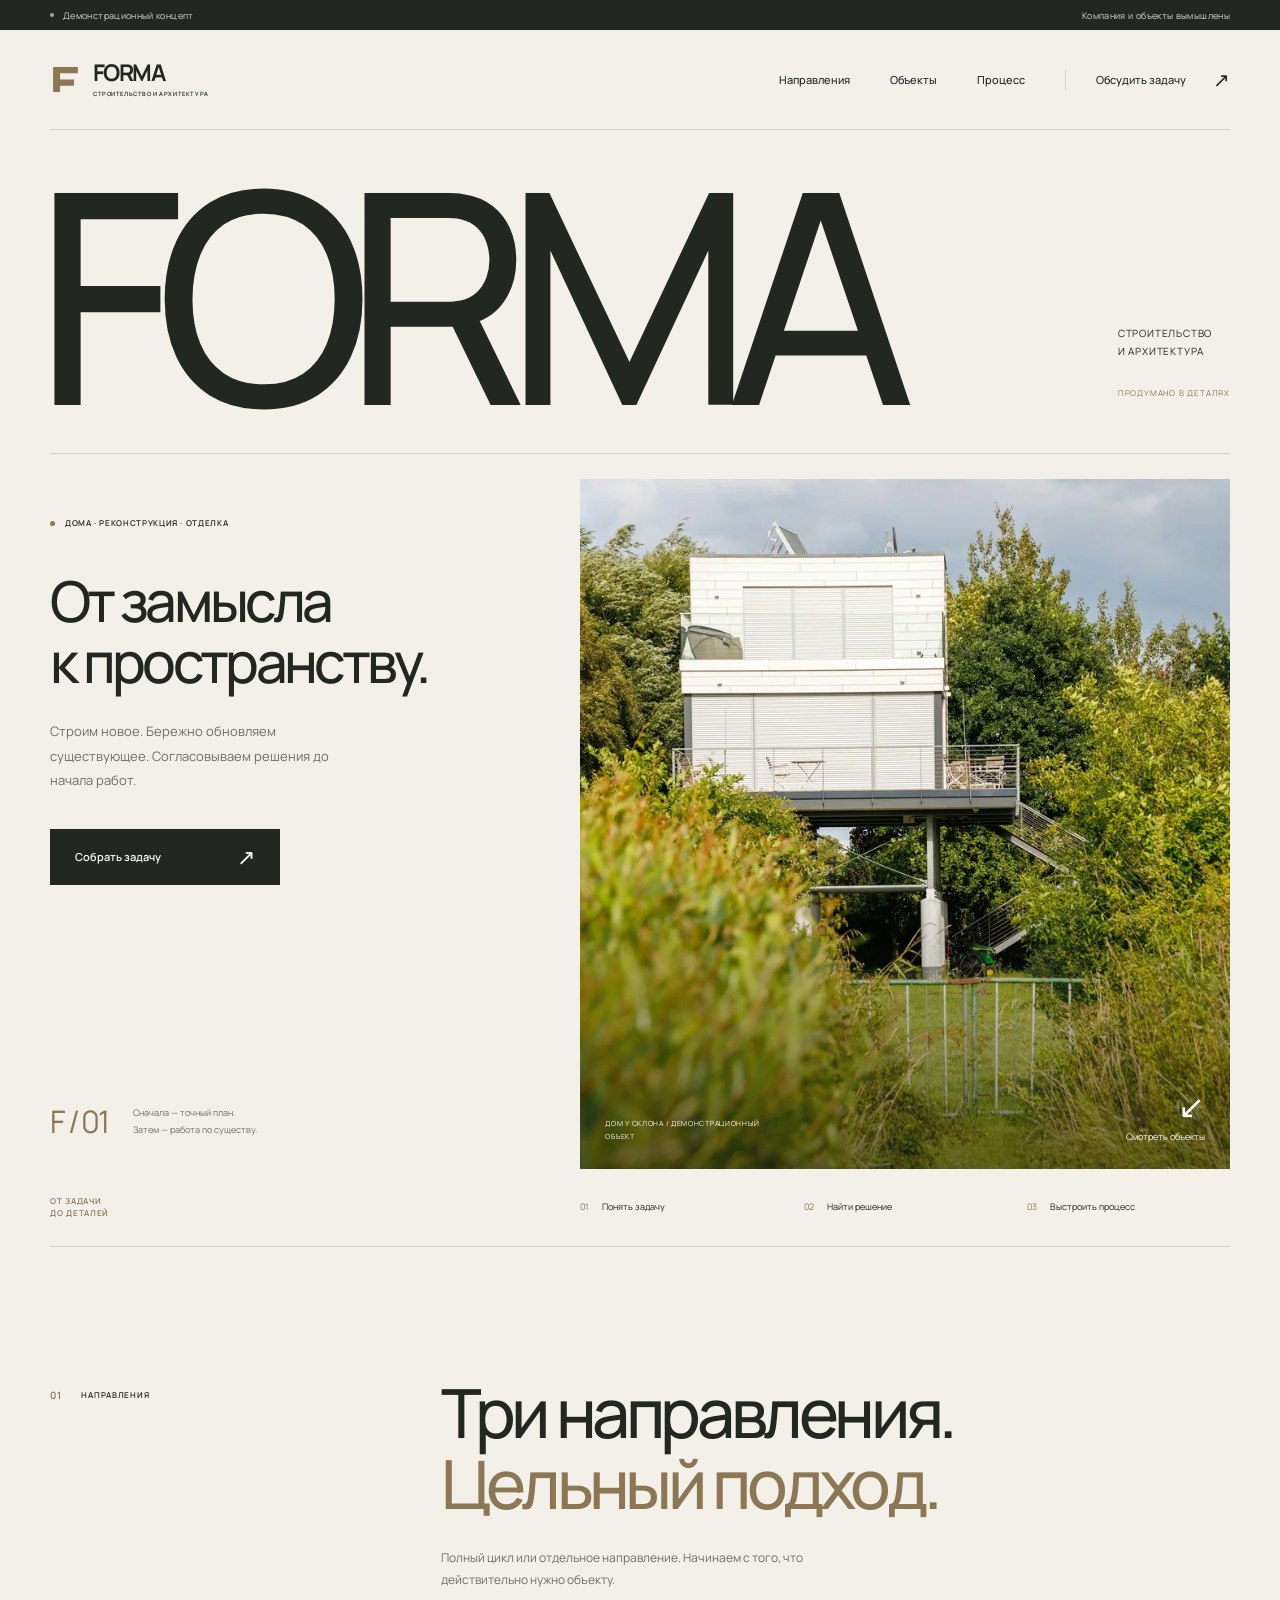
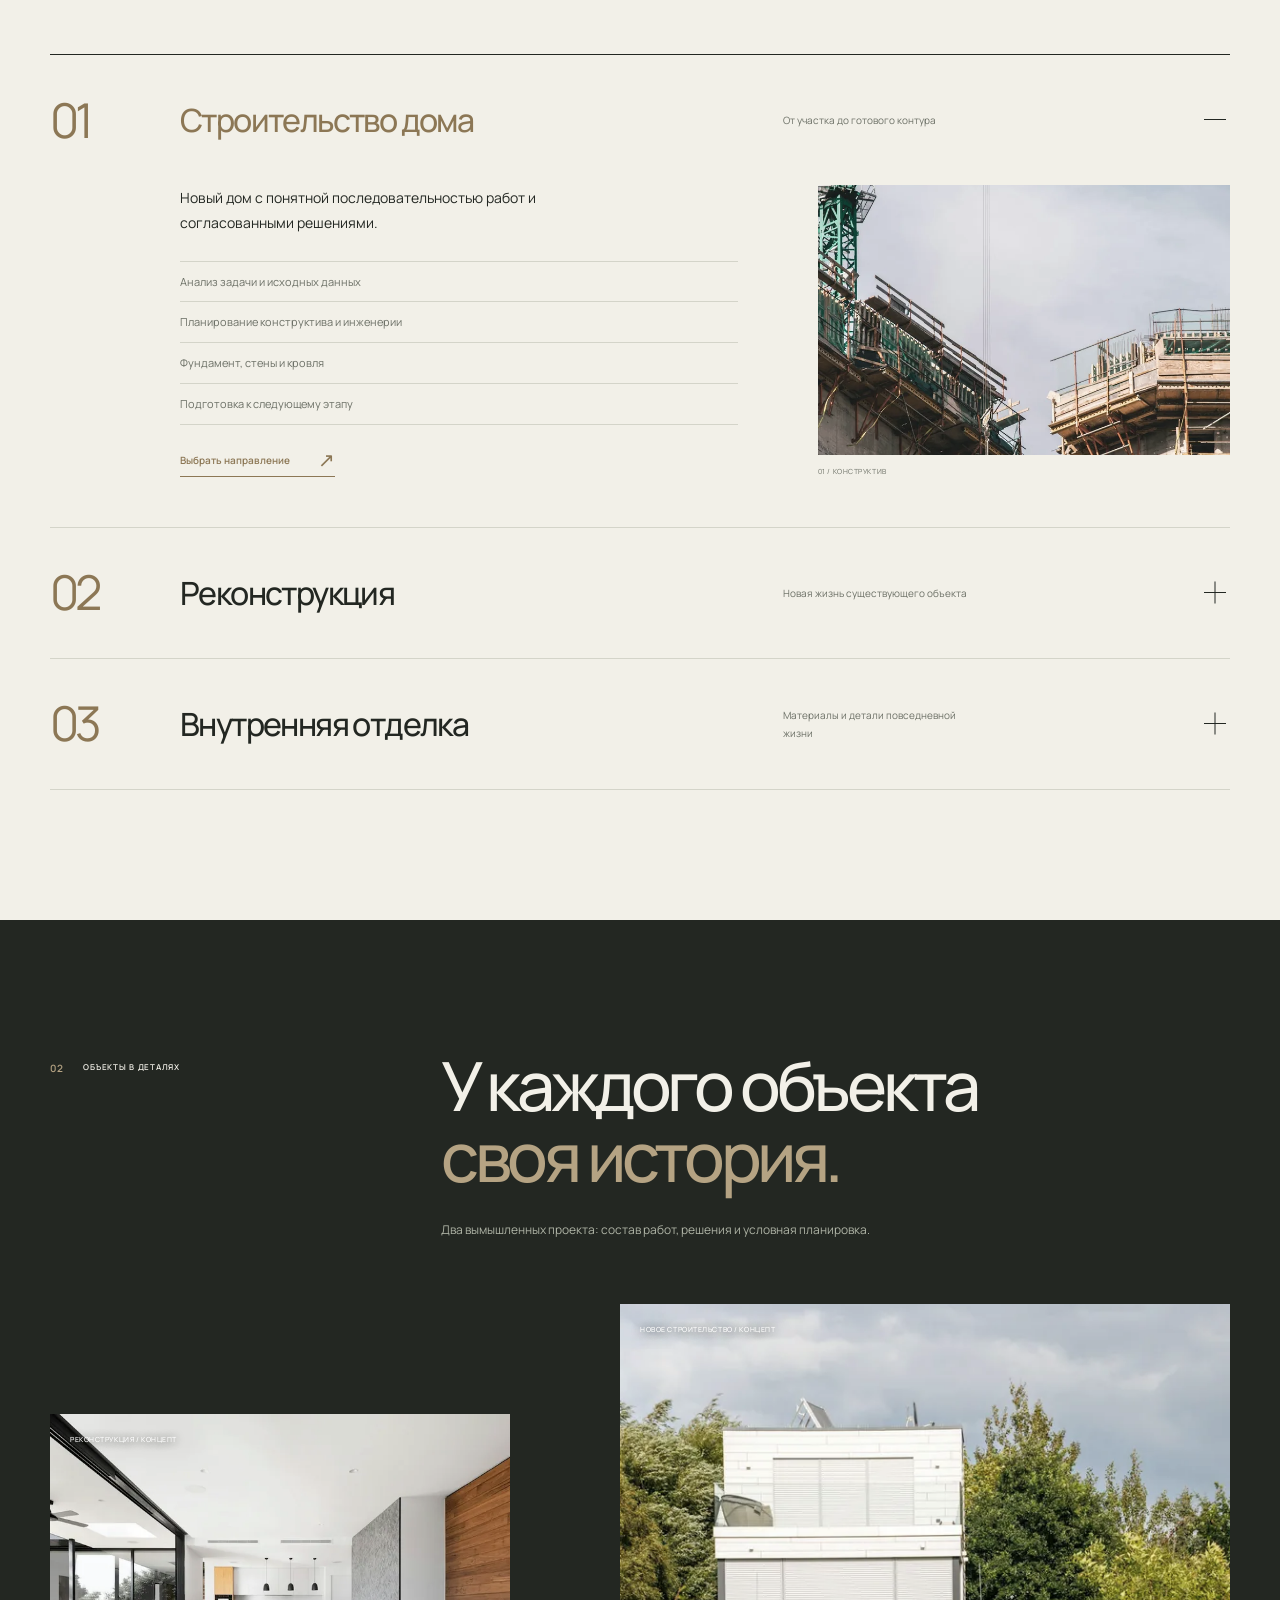
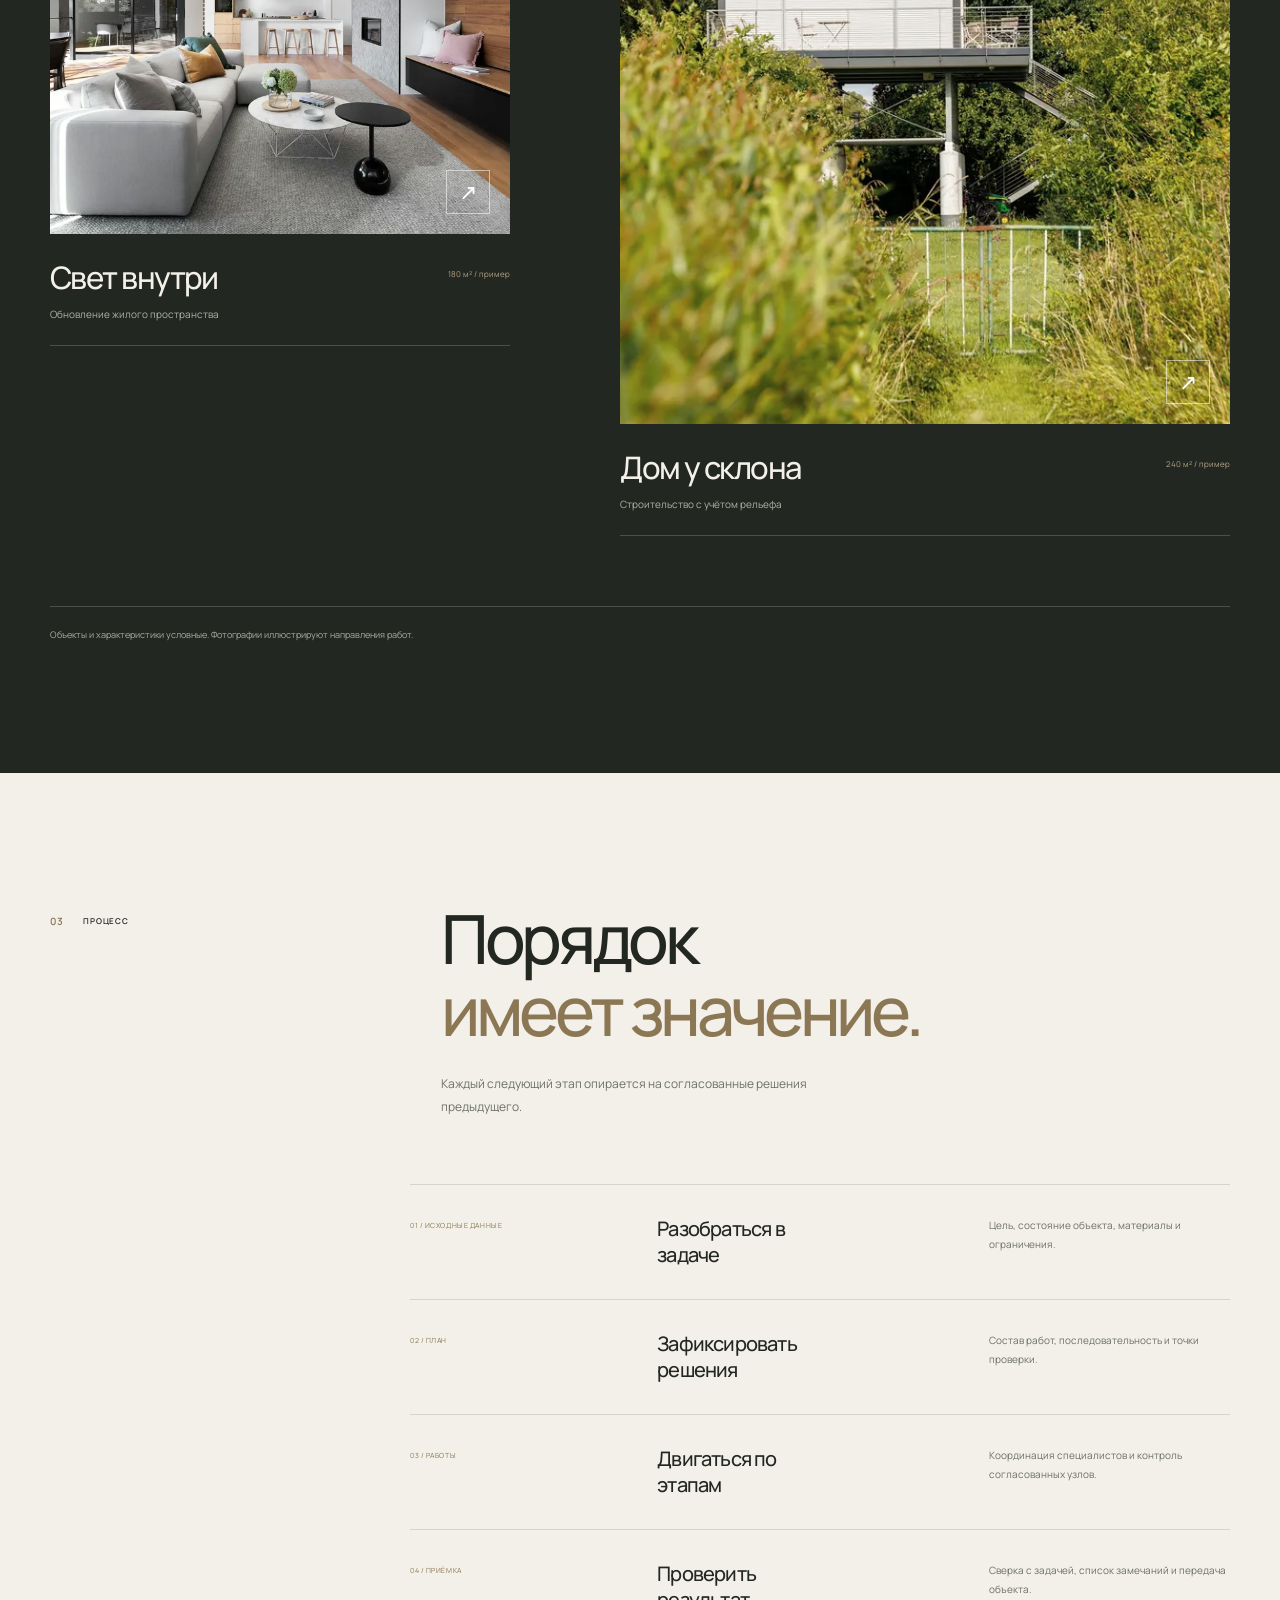
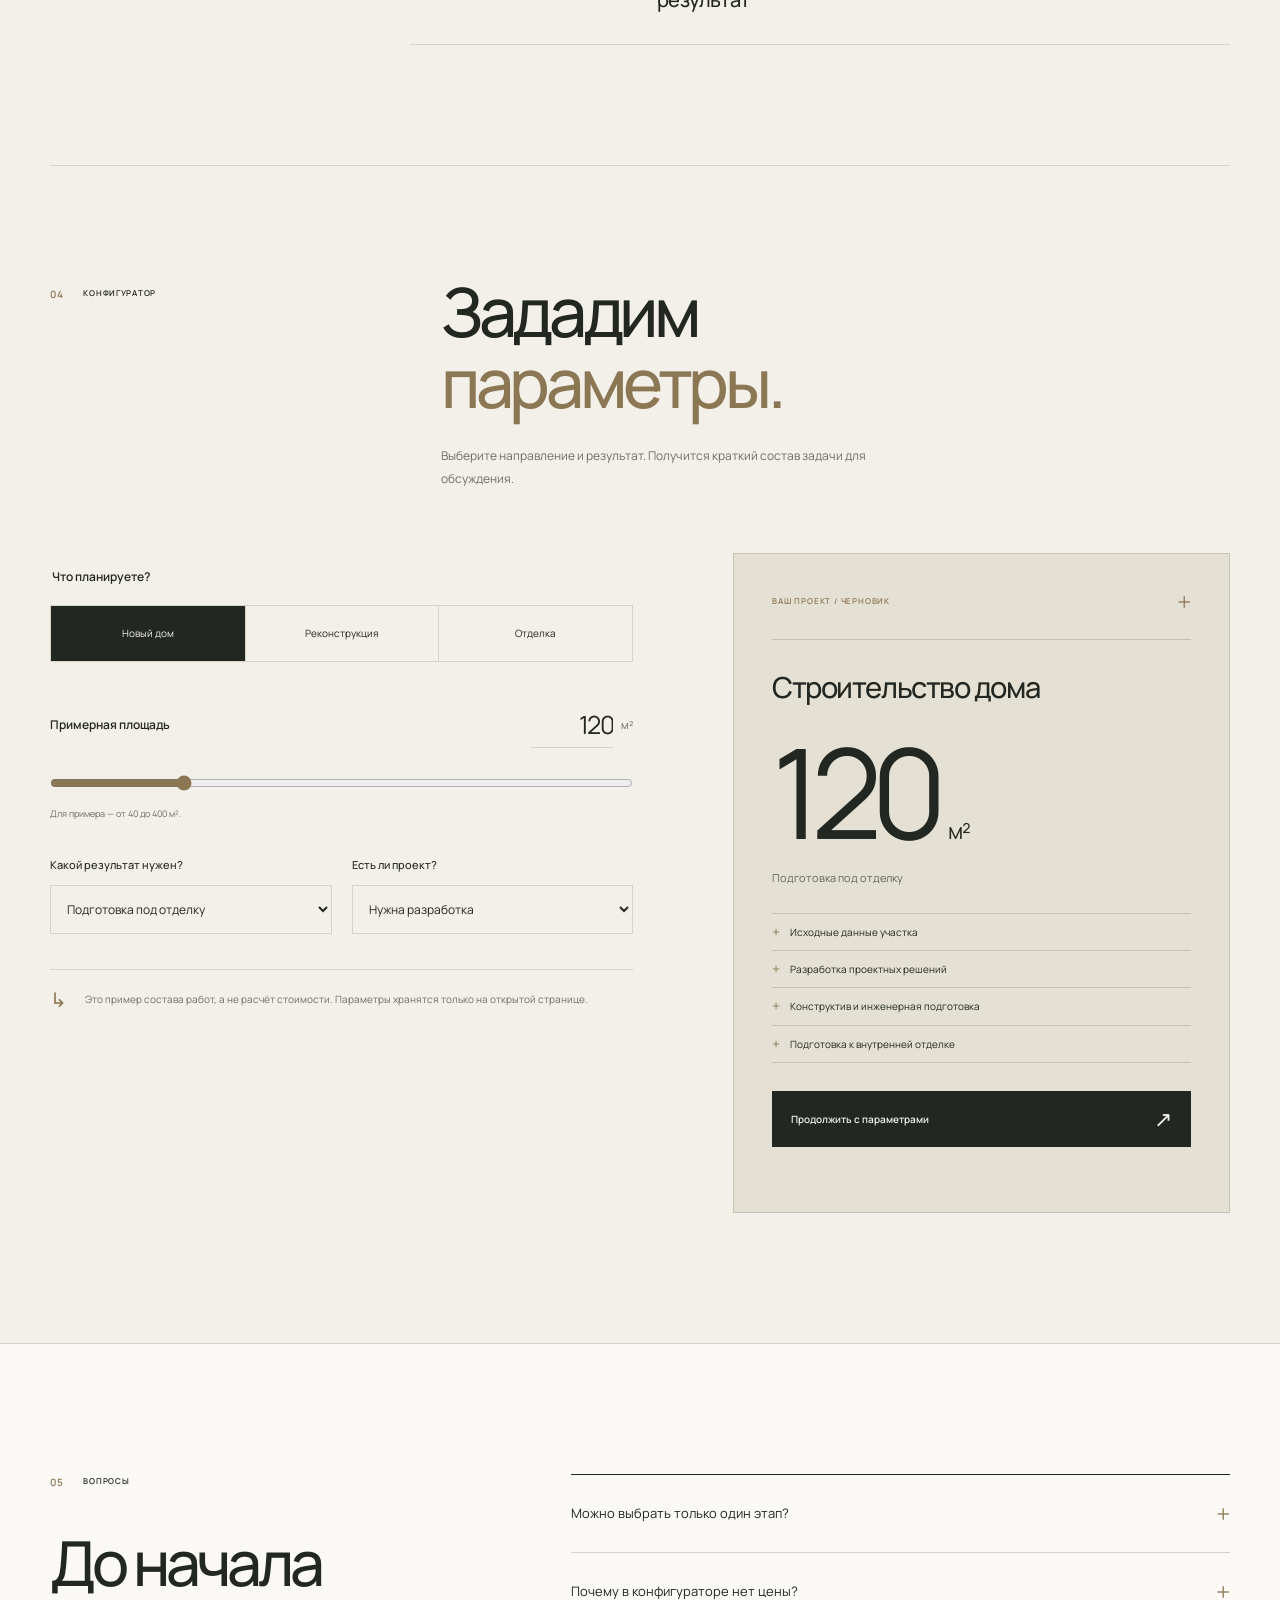
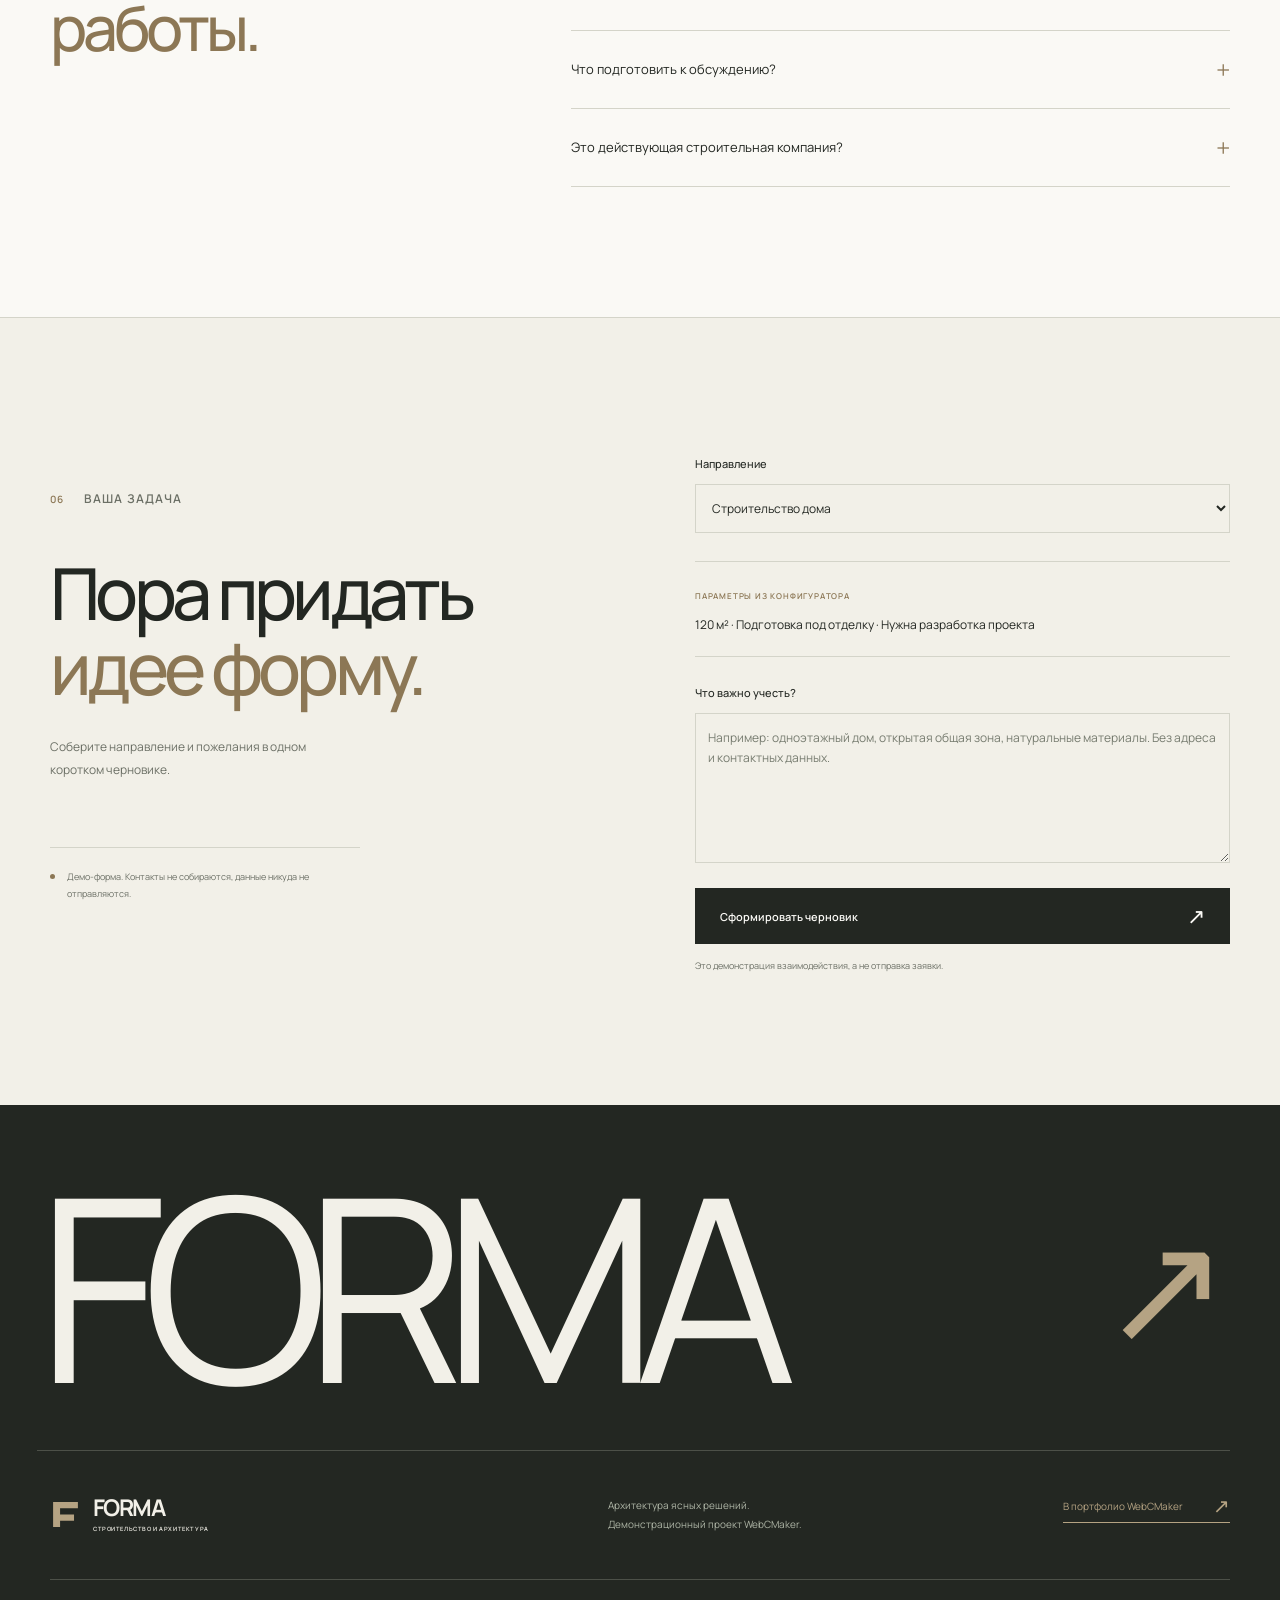
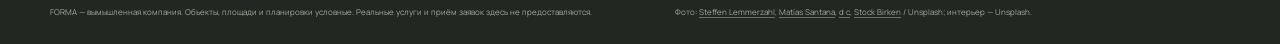
==== commit 90e880ed: "Redesign TERRA and FORMA with restrained premium layouts" ====
--- a/projects/forma-construction/index.html
+++ b/projects/forma-construction/index.html
@@ -3,13 +3,13 @@
 <head>
   <meta charset="utf-8">
   <meta name="viewport" content="width=device-width, initial-scale=1">
-  <meta name="theme-color" content="#efede7">
+  <meta name="theme-color" content="#F2F0E8">
   <meta name="description" content="FORMA — демонстрационный концепт сайта о строительстве, реконструкции и отделке. Проекты, состав работ и конфигуратор задачи.">
   <title>FORMA — строительство, реконструкция, отделка</title>
-  <link rel="icon" href="favicon.svg?v=27" type="image/svg+xml">
+  <link rel="icon" href="favicon.svg?v=28" type="image/svg+xml">
   <link rel="preload" href="../../manrope-variable.woff2" as="font" type="font/woff2" crossorigin>
-  <link rel="stylesheet" href="styles.css?v=27">
-  <script defer src="script.js?v=27"></script>
+  <link rel="stylesheet" href="styles.css?v=28">
+  <script defer src="script.js?v=28"></script>
 </head>
 <body>
   <a class="skip-link" href="#main">К содержимому</a>
@@ -22,17 +22,17 @@
     </div>
   </header>
   <main id="main">
-    <section class="hero container" id="top">
-      <div class="hero-head">
-        <div><p class="eyebrow"><span class="accent-dot" aria-hidden="true"></span>ЧАСТНЫЕ ДОМА · РЕКОНСТРУКЦИЯ · ОТДЕЛКА</p><h1>Строим пространство.<br><em>Продумываем детали.</em></h1></div>
-        <div class="hero-aside"><span class="technical-label">FORMA / ПОДХОД 01</span><p>От состава работ до приёмки.<br>Понятные решения на каждом этапе.</p><a class="text-link" href="#configurator">Собрать свой проект <span aria-hidden="true">↗</span></a></div>
+    <section class="hero container" id="top" aria-labelledby="hero-title">
+      <div class="hero-masthead"><h1 id="hero-title">FORMA</h1><p>СТРОИТЕЛЬСТВО<br>И АРХИТЕКТУРА<span>ПРОДУМАНО В ДЕТАЛЯХ</span></p></div>
+      <div class="hero-stage">
+        <div class="hero-copy"><p class="eyebrow"><span class="accent-dot" aria-hidden="true"></span>ДОМА · РЕКОНСТРУКЦИЯ · ОТДЕЛКА</p><h2>От замысла<br>к пространству.</h2><p class="hero-description">Строим новое. Бережно обновляем существующее. Согласовываем решения до начала работ.</p><a class="button button-dark" href="#configurator">Собрать задачу <span aria-hidden="true">↗</span></a><div class="hero-side-note"><span aria-hidden="true">F / 01</span><p>Сначала — точный план.<br>Затем — работа по существу.</p></div></div>
+        <figure class="hero-photo"><img src="../../forma-house.webp" srcset="../../forma-house-small.webp 640w, ../../forma-house.webp 800w" sizes="(max-width: 760px) calc(100vw - 40px), 58vw" width="800" height="1200" alt="Современный белый дом на стальных опорах среди деревьев" fetchpriority="high" decoding="async"><figcaption><span>ДОМ У СКЛОНА / ДЕМОНСТРАЦИОННЫЙ ОБЪЕКТ</span><a href="#projects" aria-label="Перейти к демонстрационным объектам"><span aria-hidden="true">↙</span> Смотреть объекты</a></figcaption></figure>
       </div>
-      <figure class="hero-photo"><img src="forma-hero.webp" srcset="forma-hero-small.webp 720w, forma-hero.webp 1400w" sizes="(max-width: 680px) calc(100vw - 36px), (max-width: 1300px) calc(100vw - 80px), 1240px" width="1400" height="934" alt="Монолитный каркас здания на строительной площадке в горном ландшафте" fetchpriority="high" decoding="async"><span class="photo-stamp" aria-hidden="true">F /<br>01.01</span><figcaption><span>КОНСТРУКТИВ. МАТЕРИАЛ. ПРОСТРАНСТВО.</span><a href="#projects" aria-label="Перейти к демонстрационным объектам">Объекты в деталях <span aria-hidden="true">↓</span></a></figcaption></figure>
-      <div class="hero-legend"><span><b>01</b>Сначала — задача</span><span><b>02</b>Затем — точный план</span><span><b>03</b>После — последовательная работа</span></div>
+      <div class="hero-bottom"><span class="hero-index">ОТ ЗАДАЧИ<br>ДО ДЕТАЛЕЙ</span><div class="hero-legend"><span><b>01</b>Понять задачу</span><span><b>02</b>Найти решение</span><span><b>03</b>Выстроить процесс</span></div></div>
     </section>
 
     <section class="section-pad container" id="services" aria-labelledby="services-title">
-      <div class="section-heading"><p class="section-label"><span>01</span>НАПРАВЛЕНИЯ</p><div><h2 id="services-title">Нужный объём работ.<br><em>Без лишних этапов.</em></h2><p class="section-description">Полный цикл или отдельное направление. Начинаем с того, что действительно нужно объекту.</p></div></div>
+      <div class="section-heading"><p class="section-label"><span>01</span>НАПРАВЛЕНИЯ</p><div><h2 id="services-title">Три направления.<br><em>Цельный подход.</em></h2><p class="section-description">Полный цикл или отдельное направление. Начинаем с того, что действительно нужно объекту.</p></div></div>
       <div class="service-list">
         <details class="service-row" open><summary><span class="row-index">01</span><h3>Строительство дома</h3><span class="row-caption">От участка до готового контура</span><span class="details-sign" aria-hidden="true"></span></summary><div class="service-body"><div><p>Новый дом с понятной последовательностью работ и согласованными решениями.</p><ul class="scope-list"><li>Анализ задачи и исходных данных</li><li>Планирование конструктива и инженерии</li><li>Фундамент, стены и кровля</li><li>Подготовка к следующему этапу</li></ul><a class="text-link" href="#configurator" data-pick-service="house">Выбрать направление <span aria-hidden="true">↗</span></a></div><figure><img src="forma-structure.webp" width="768" height="960" alt="Детали строящегося каркаса здания и подъёмный кран" loading="lazy" decoding="async"><figcaption>01 / КОНСТРУКТИВ</figcaption></figure></div></details>
         <details class="service-row"><summary><span class="row-index">02</span><h3>Реконструкция</h3><span class="row-caption">Новая жизнь существующего объекта</span><span class="details-sign" aria-hidden="true"></span></summary><div class="service-body"><div><p>Обновление пространства с учётом существующих конструкций и новых задач.</p><ul class="scope-list"><li>Обследование и оценка состояния</li><li>Работа с планировкой</li><li>Обновление конструкций и инженерных систем</li><li>Подготовка поверхностей к отделке</li></ul><a class="text-link" href="#configurator" data-pick-service="reconstruction">Выбрать направление <span aria-hidden="true">↗</span></a></div><figure><img src="forma-interior.webp" width="960" height="653" alt="Светлый интерьер с натуральными материалами" loading="lazy" decoding="async"><figcaption>02 / НОВОЕ ПРОСТРАНСТВО</figcaption></figure></div></details>
@@ -41,7 +41,7 @@
     </section>
 
     <section class="projects section-pad" id="projects" aria-labelledby="projects-title"><div class="container">
-      <div class="section-heading"><p class="section-label"><span>02</span>ОБЪЕКТЫ В ДЕТАЛЯХ</p><div><h2 id="projects-title">У каждого пространства<br><em>своя задача.</em></h2><p class="section-description">Два вымышленных проекта: состав работ, решения и условная планировка.</p></div></div>
+      <div class="section-heading"><p class="section-label"><span>02</span>ОБЪЕКТЫ В ДЕТАЛЯХ</p><div><h2 id="projects-title">У каждого объекта<br><em>своя история.</em></h2><p class="section-description">Два вымышленных проекта: состав работ, решения и условная планировка.</p></div></div>
       <div class="project-grid">
         <a class="project-open project-large" href="#case-light" data-case="case-light"><figure><img src="forma-interior.webp" width="960" height="653" alt="Просторная светлая гостиная с выходом в сад" loading="lazy" decoding="async"><span class="project-photo-label">РЕКОНСТРУКЦИЯ / КОНЦЕПТ</span><span class="project-circle" aria-hidden="true">↗</span></figure><div class="project-caption"><div><h3>Свет внутри</h3><p>Обновление жилого пространства</p></div><span>180 м² / пример</span></div></a>
         <a class="project-open project-offset" href="#case-slope" data-case="case-slope"><figure><img src="../../forma-house.webp" srcset="../../forma-house-small.webp 640w, ../../forma-house.webp 800w" sizes="(max-width: 760px) calc(100vw - 36px), 42vw" width="800" height="1200" alt="Современный светлый дом на стальных опорах среди деревьев" loading="lazy" decoding="async"><span class="project-photo-label">НОВОЕ СТРОИТЕЛЬСТВО / КОНЦЕПТ</span><span class="project-circle" aria-hidden="true">↗</span></figure><div class="project-caption"><div><h3>Дом у склона</h3><p>Строительство с учётом рельефа</p></div><span>240 м² / пример</span></div></a>
@@ -52,31 +52,31 @@
           <p class="case-intro">Сохранить открытый характер дома, добавить естественный свет и связать общую зону с садом.</p>
           <div class="case-gallery" data-gallery="light" tabindex="0" aria-label="Галерея проекта Свет внутри"><figure><img data-gallery-image src="forma-interior.webp" width="960" height="653" alt="Светлая общая зона с натуральными материалами" loading="lazy" decoding="async"><figcaption data-gallery-caption>Визуальное направление: общая зона</figcaption></figure><div class="gallery-navigation"><button type="button" data-gallery-step="-1" aria-label="Предыдущее изображение">←</button><span data-gallery-count aria-live="polite">01 / 02</span><button type="button" data-gallery-step="1" aria-label="Следующее изображение">→</button></div></div>
           <div class="case-details"><div><h3>Что меняется</h3><ul class="scope-list"><li>Общая зона становится открытой</li><li>Материалы объединяются в спокойную палитру</li><li>Инженерные решения согласуются до отделки</li></ul></div><dl class="spec-grid"><div><dt>Направление</dt><dd>Реконструкция</dd></div><div><dt>Площадь</dt><dd>180 м², условно</dd></div><div><dt>Объём</dt><dd>Планировка и отделка</dd></div><div><dt>Статус</dt><dd>Учебный концепт</dd></div></dl></div>
-          <div class="plan-sheet"><div><span class="technical-label">ПЛАН / СХЕМА 01</span><h3>Разделение общих<br>и приватных зон</h3><p>Условная схема для демонстрации. Не строительная документация.</p></div><svg viewBox="0 0 420 270" role="img" aria-label="Условная планировка: гостиная, кухня, две комнаты и вход"><rect x="15" y="15" width="390" height="240" fill="#f7f5f0" stroke="#242823" stroke-width="5"/><path d="M167 15V255M15 135H167M167 173H405M280 173V255" stroke="#242823" stroke-width="5"/><path d="M72 15H126M235 15H345M405 55V120M223 255H260" stroke="#bd7251" stroke-width="6"/><path d="M169 173H224M167 77V113M98 135H135" stroke="#f7f5f0" stroke-width="7"/><rect x="208" y="52" width="131" height="47" fill="#deded5"/><rect x="38" y="43" width="71" height="48" fill="#deded5"/><rect x="38" y="165" width="71" height="48" fill="#deded5"/><text x="91" y="113" text-anchor="middle">Комната</text><text x="91" y="237" text-anchor="middle">Комната</text><text x="285" y="139" text-anchor="middle">Гостиная · кухня</text><text x="225" y="222" text-anchor="middle">Вход</text><text x="342" y="222" text-anchor="middle">Санузел</text></svg></div>
+          <div class="plan-sheet"><div><span class="technical-label">ПЛАН / СХЕМА 01</span><h3>Разделение общих<br>и приватных зон</h3><p>Условная схема для демонстрации. Не строительная документация.</p></div><svg viewBox="0 0 420 270" role="img" aria-label="Условная планировка: гостиная, кухня, две комнаты и вход"><rect x="15" y="15" width="390" height="240" fill="#faf9f5" stroke="#232722" stroke-width="5"/><path d="M167 15V255M15 135H167M167 173H405M280 173V255" stroke="#232722" stroke-width="5"/><path d="M72 15H126M235 15H345M405 55V120M223 255H260" stroke="#8c7755" stroke-width="6"/><path d="M169 173H224M167 77V113M98 135H135" stroke="#faf9f5" stroke-width="7"/><rect x="208" y="52" width="131" height="47" fill="#deded5"/><rect x="38" y="43" width="71" height="48" fill="#deded5"/><rect x="38" y="165" width="71" height="48" fill="#deded5"/><text x="91" y="113" text-anchor="middle">Комната</text><text x="91" y="237" text-anchor="middle">Комната</text><text x="285" y="139" text-anchor="middle">Гостиная · кухня</text><text x="225" y="222" text-anchor="middle">Вход</text><text x="342" y="222" text-anchor="middle">Санузел</text></svg></div>
           <a class="button button-dark" href="#configurator" data-use-case="reconstruction" data-case-area="180">Собрать похожую задачу <span aria-hidden="true">↗</span></a>
         </div></details>
         <details class="case-fallback" id="case-slope"><summary>Досье проекта «Дом у склона» <span aria-hidden="true">+</span></summary><div class="case-content" data-case-name="Дом у склона" data-case-kind="Новое строительство / демонстрационный проект">
           <p class="case-intro">Связать дом с рельефом участка и заранее согласовать конструктив, оболочку и инженерные системы.</p>
           <div class="case-gallery" data-gallery="slope" tabindex="0" aria-label="Галерея проекта Дом у склона"><figure><img data-gallery-image src="../../forma-house.webp" srcset="../../forma-house-small.webp 640w, ../../forma-house.webp 800w" sizes="(max-width: 600px) calc(100vw - 60px), 900px" width="800" height="1200" style="object-fit:contain" alt="Современный светлый дом на стальных опорах среди деревьев" loading="lazy" decoding="async"><figcaption data-gallery-caption>Визуальное направление: дом и рельеф</figcaption></figure><div class="gallery-navigation"><button type="button" data-gallery-step="-1" aria-label="Предыдущее изображение">←</button><span data-gallery-count aria-live="polite">01 / 03</span><button type="button" data-gallery-step="1" aria-label="Следующее изображение">→</button></div></div>
           <div class="case-details"><div><h3>На что смотрим</h3><ul class="scope-list"><li>Исходные данные участка и перепад высот</li><li>Последовательность конструктивных работ</li><li>Подготовка к инженерии и внутренней отделке</li></ul></div><dl class="spec-grid"><div><dt>Направление</dt><dd>Строительство дома</dd></div><div><dt>Площадь</dt><dd>240 м², условно</dd></div><div><dt>Объём</dt><dd>Конструктив и контур</dd></div><div><dt>Статус</dt><dd>Учебный концепт</dd></div></dl></div>
-          <div class="plan-sheet"><div><span class="technical-label">ПЛАН / СХЕМА 02</span><h3>Простая структура.<br>Понятные связи.</h3><p>Условная схема для демонстрации. Не строительная документация.</p></div><svg viewBox="0 0 420 270" role="img" aria-label="Условная планировка дома: терраса, общая зона и приватные комнаты"><path d="M15 20H405V250H15Z" fill="#f7f5f0" stroke="#242823" stroke-width="5"/><rect x="15" y="20" width="85" height="230" fill="#e1e3d6"/><path d="M100 20V250M100 151H405M252 20V151M252 151V250" stroke="#242823" stroke-width="5"/><path d="M100 64V120M170 151H214M252 62V108M252 178V213" stroke="#f7f5f0" stroke-width="8"/><path d="M144 20H213M293 20H363M293 250H363" stroke="#bd7251" stroke-width="6"/><rect x="126" y="57" width="97" height="43" fill="#deded5"/><rect x="281" y="57" width="87" height="43" fill="#deded5"/><rect x="281" y="179" width="87" height="43" fill="#deded5"/><text x="58" y="139" text-anchor="middle" transform="rotate(-90 58 139)">Терраса</text><text x="175" y="126" text-anchor="middle">Общая зона</text><text x="328" y="126" text-anchor="middle">Комната</text><text x="173" y="211" text-anchor="middle">Вход · кухня</text><text x="328" y="238" text-anchor="middle">Комната</text></svg></div>
+          <div class="plan-sheet"><div><span class="technical-label">ПЛАН / СХЕМА 02</span><h3>Простая структура.<br>Понятные связи.</h3><p>Условная схема для демонстрации. Не строительная документация.</p></div><svg viewBox="0 0 420 270" role="img" aria-label="Условная планировка дома: терраса, общая зона и приватные комнаты"><path d="M15 20H405V250H15Z" fill="#faf9f5" stroke="#232722" stroke-width="5"/><rect x="15" y="20" width="85" height="230" fill="#e1e3d6"/><path d="M100 20V250M100 151H405M252 20V151M252 151V250" stroke="#232722" stroke-width="5"/><path d="M100 64V120M170 151H214M252 62V108M252 178V213" stroke="#faf9f5" stroke-width="8"/><path d="M144 20H213M293 20H363M293 250H363" stroke="#8c7755" stroke-width="6"/><rect x="126" y="57" width="97" height="43" fill="#deded5"/><rect x="281" y="57" width="87" height="43" fill="#deded5"/><rect x="281" y="179" width="87" height="43" fill="#deded5"/><text x="58" y="139" text-anchor="middle" transform="rotate(-90 58 139)">Терраса</text><text x="175" y="126" text-anchor="middle">Общая зона</text><text x="328" y="126" text-anchor="middle">Комната</text><text x="173" y="211" text-anchor="middle">Вход · кухня</text><text x="328" y="238" text-anchor="middle">Комната</text></svg></div>
           <a class="button button-dark" href="#configurator" data-use-case="house" data-case-area="240">Собрать похожую задачу <span aria-hidden="true">↗</span></a>
         </div></details>
       </div>
     </div></section>
 
-    <section class="process section-pad" id="process" aria-labelledby="process-title"><div class="container"><div class="section-heading"><p class="section-label"><span>03</span>ПРОЦЕСС</p><div><h2 id="process-title">Понятно,<br><em>что происходит дальше.</em></h2><p class="section-description">Каждый следующий этап опирается на согласованные решения предыдущего.</p></div></div><ol class="process-list"><li><span>01 / ИСХОДНЫЕ ДАННЫЕ</span><h3>Разобраться в задаче</h3><p>Цель, состояние объекта, материалы и ограничения.</p></li><li><span>02 / ПЛАН</span><h3>Зафиксировать решения</h3><p>Состав работ, последовательность и точки проверки.</p></li><li><span>03 / РАБОТЫ</span><h3>Двигаться по этапам</h3><p>Координация специалистов и контроль согласованных узлов.</p></li><li><span>04 / ПРИЁМКА</span><h3>Проверить результат</h3><p>Сверка с задачей, список замечаний и передача объекта.</p></li></ol></div></section>
+    <section class="process section-pad" id="process" aria-labelledby="process-title"><div class="container"><div class="section-heading"><p class="section-label"><span>03</span>ПРОЦЕСС</p><div><h2 id="process-title">Порядок<br><em>имеет значение.</em></h2><p class="section-description">Каждый следующий этап опирается на согласованные решения предыдущего.</p></div></div><ol class="process-list"><li><span>01 / ИСХОДНЫЕ ДАННЫЕ</span><h3>Разобраться в задаче</h3><p>Цель, состояние объекта, материалы и ограничения.</p></li><li><span>02 / ПЛАН</span><h3>Зафиксировать решения</h3><p>Состав работ, последовательность и точки проверки.</p></li><li><span>03 / РАБОТЫ</span><h3>Двигаться по этапам</h3><p>Координация специалистов и контроль согласованных узлов.</p></li><li><span>04 / ПРИЁМКА</span><h3>Проверить результат</h3><p>Сверка с задачей, список замечаний и передача объекта.</p></li></ol></div></section>
 
-    <section class="section-pad container configurator" id="configurator" aria-labelledby="config-title"><div class="section-heading"><p class="section-label"><span>04</span>КОНФИГУРАТОР</p><div><h2 id="config-title">Начнём с параметров<br><em>вашего проекта.</em></h2><p class="section-description">Выберите направление и результат. Получится краткий состав задачи для обсуждения.</p></div></div><div class="config-layout">
+    <section class="section-pad container configurator" id="configurator" aria-labelledby="config-title"><div class="section-heading"><p class="section-label"><span>04</span>КОНФИГУРАТОР</p><div><h2 id="config-title">Зададим<br><em>параметры.</em></h2><p class="section-description">Выберите направление и результат. Получится краткий состав задачи для обсуждения.</p></div></div><div class="config-layout">
       <div class="config-controls"><fieldset><legend>Что планируете?</legend><div class="service-choice"><label><input type="radio" name="scope" value="house" checked><span>Новый дом</span></label><label><input type="radio" name="scope" value="reconstruction"><span>Реконструкция</span></label><label><input type="radio" name="scope" value="finishing"><span>Отделка</span></label></div></fieldset><div class="area-heading"><label for="project-area">Примерная площадь</label><div><input id="project-area" type="number" min="40" max="400" step="1" value="120" inputmode="numeric" aria-describedby="area-help"><span>м²</span></div></div><input id="project-area-range" type="range" min="40" max="400" step="1" value="120" aria-label="Примерная площадь проекта"><p class="input-help" id="area-help">Для примера — от 40 до 400 м².</p><div class="config-selects"><label class="field"><span>Какой результат нужен?</span><select id="project-finish"><option value="prepared">Подготовка под отделку</option><option value="finished">Чистовая отделка</option><option value="complete">Комплексный проект</option></select></label><label class="field"><span>Есть ли проект?</span><select id="project-readiness"><option value="needed">Нужна разработка</option><option value="ready">Проект уже есть</option><option value="review">Нужна проверка проекта</option></select></label></div><p class="config-note"><span aria-hidden="true">↳</span>Это пример состава работ, а не расчёт стоимости. Параметры хранятся только на открытой странице.</p><noscript><p class="no-js-note">Для интерактивного подбора включите JavaScript. Ниже показан пример задачи для дома площадью 120 м².</p></noscript></div>
       <aside class="config-result" aria-labelledby="config-result-title"><div class="result-top"><span class="technical-label">ВАШ ПРОЕКТ / ЧЕРНОВИК</span><span class="result-cross" aria-hidden="true">+</span></div><h3 id="config-result-title">Строительство дома</h3><p class="result-area"><output id="area-output" for="project-area project-area-range">120</output><span>м²</span></p><p class="result-caption" id="finish-output">Подготовка под отделку</p><ul id="config-checklist"><li>Обсуждение исходных данных</li><li>Разработка проектных решений</li><li>Конструктив и инженерная подготовка</li><li>Подготовка к внутренней отделке</li></ul><button class="button button-light" type="button" id="use-configuration">Продолжить с параметрами <span aria-hidden="true">↗</span></button><p class="result-status" id="config-status" role="status" aria-live="polite"></p></aside>
     </div></section>
 
     <section class="faq section-pad"><div class="container faq-layout"><div><p class="section-label"><span>05</span>ВОПРОСЫ</p><h2>До начала<br><em>работы.</em></h2></div><div class="faq-list"><details><summary>Можно выбрать только один этап?<span aria-hidden="true">+</span></summary><p>Да. Направления разделены: можно сформировать задачу на конструктив, реконструкцию или отделку.</p></details><details><summary>Почему в конфигураторе нет цены?<span aria-hidden="true">+</span></summary><p>Он помогает описать объём. Для оценки нужны исходные данные, проект и согласованный состав работ. В демо реальные цены не заявлены.</p></details><details><summary>Что подготовить к обсуждению?<span aria-hidden="true">+</span></summary><p>Примерную площадь, желаемый результат, информацию о текущем состоянии объекта и имеющиеся проектные материалы.</p></details><details><summary>Это действующая строительная компания?<span aria-hidden="true">+</span></summary><p>Нет. FORMA — учебный концепт сайта. Компания, объекты и характеристики вымышлены; форма ничего не отправляет.</p></details></div></div></section>
 
-    <section class="contact section-pad" id="contact" aria-labelledby="contact-title"><div class="container contact-layout"><div class="contact-intro"><p class="section-label"><span>06</span>ВАША ЗАДАЧА</p><h2 id="contact-title">Хороший проект<br>начинается<br><em>с ясного запроса.</em></h2><p>Соберите направление и пожелания в одном коротком черновике.</p><div class="contact-demo-note"><span class="accent-dot" aria-hidden="true"></span><p>Демо-форма. Контакты не собираются, данные никуда не отправляются.</p></div></div><form id="project-request" class="contact-form" method="dialog"><label class="field"><span>Направление</span><select id="request-service" name="service"><option value="house">Строительство дома</option><option value="reconstruction">Реконструкция</option><option value="finishing">Внутренняя отделка</option></select></label><div class="request-configuration"><span class="technical-label">ПАРАМЕТРЫ ИЗ КОНФИГУРАТОРА</span><output id="request-configuration">120 м² · Подготовка под отделку · Нужна разработка проекта</output></div><label class="field"><span>Что важно учесть?</span><textarea name="comment" id="request-comment" rows="4" maxlength="1200" placeholder="Например: одноэтажный дом, открытая общая зона, натуральные материалы. Без адреса и контактных данных."></textarea></label><button class="button button-dark" id="prepare-request" type="button">Сформировать черновик <span aria-hidden="true">↗</span></button><p class="form-disclaimer">Это демонстрация взаимодействия, а не отправка заявки.</p><div class="request-result" id="request-result" role="status" aria-live="polite" tabindex="-1" hidden><h3>Демонстрация. Заявка не отправлена.</h3><p>Ваш черновик готов и виден только в этом окне.</p><pre id="request-summary"></pre><button class="copy-request" id="copy-request" type="button">Скопировать черновик <span aria-hidden="true">↗</span></button><span class="copy-status" id="copy-status" aria-live="polite"></span></div><noscript><p class="no-js-note">Для создания локального черновика нужен JavaScript. Без него форма не отправляет данные.</p></noscript></form></div></section>
+    <section class="contact section-pad" id="contact" aria-labelledby="contact-title"><div class="container contact-layout"><div class="contact-intro"><p class="section-label"><span>06</span>ВАША ЗАДАЧА</p><h2 id="contact-title">Пора придать<br><em>идее форму.</em></h2><p>Соберите направление и пожелания в одном коротком черновике.</p><div class="contact-demo-note"><span class="accent-dot" aria-hidden="true"></span><p>Демо-форма. Контакты не собираются, данные никуда не отправляются.</p></div></div><form id="project-request" class="contact-form" method="dialog"><label class="field"><span>Направление</span><select id="request-service" name="service"><option value="house">Строительство дома</option><option value="reconstruction">Реконструкция</option><option value="finishing">Внутренняя отделка</option></select></label><div class="request-configuration"><span class="technical-label">ПАРАМЕТРЫ ИЗ КОНФИГУРАТОРА</span><output id="request-configuration">120 м² · Подготовка под отделку · Нужна разработка проекта</output></div><label class="field"><span>Что важно учесть?</span><textarea name="comment" id="request-comment" rows="4" maxlength="1200" placeholder="Например: одноэтажный дом, открытая общая зона, натуральные материалы. Без адреса и контактных данных."></textarea></label><button class="button button-dark" id="prepare-request" type="button">Сформировать черновик <span aria-hidden="true">↗</span></button><p class="form-disclaimer">Это демонстрация взаимодействия, а не отправка заявки.</p><div class="request-result" id="request-result" role="status" aria-live="polite" tabindex="-1" hidden><h3>Демонстрация. Заявка не отправлена.</h3><p>Ваш черновик готов и виден только в этом окне.</p><pre id="request-summary"></pre><button class="copy-request" id="copy-request" type="button">Скопировать черновик <span aria-hidden="true">↗</span></button><span class="copy-status" id="copy-status" aria-live="polite"></span></div><noscript><p class="no-js-note">Для создания локального черновика нужен JavaScript. Без него форма не отправляет данные.</p></noscript></form></div></section>
   </main>
-  <footer class="site-footer"><div class="container"><div class="footer-main"><a class="brand" href="#top" aria-label="FORMA — вернуться наверх"><svg viewBox="0 0 40 40" aria-hidden="true"><path d="M4 4h32v8H13v8h18v8H13v8H4Z" fill="currentColor"/></svg><span>FORMA<small>СТРОИТЕЛЬСТВО И АРХИТЕКТУРА</small></span></a><p>Архитектура ясных решений.<br>Демонстрационный проект WebCMaker.</p><a class="portfolio-link" href="../../projects.html">В портфолио WebCMaker <span aria-hidden="true">↗</span></a></div><div class="footer-note"><p>FORMA — вымышленная компания. Объекты, площади и планировки условные. Реальные услуги и приём заявок здесь не предоставляются.</p><p>Фото: <a href="https://unsplash.com/photos/a-construction-site-with-cranes-and-a-building-under-construction-jmWFNK7ZvbY" target="_blank" rel="noopener noreferrer">Steffen Lemmerzahl</a>, <a href="https://unsplash.com/photos/low-angle-photography-of-concrete-building-during-daytime-TUKYWkaNjmE" target="_blank" rel="noopener noreferrer">Matías Santana</a>, <a href="https://unsplash.com/photos/a-worker-pouring-concrete-onto-a-building-under-construction-t_LE6_crBkc" target="_blank" rel="noopener noreferrer">d c</a>, <a href="https://unsplash.com/photos/modern-house-elevated-above-lush-green-surroundings-Cmqa756jkDE" target="_blank" rel="noopener noreferrer">Stock Birken</a> / Unsplash; интерьер — Unsplash.</p></div></div></footer>
+  <footer class="site-footer"><div class="container"><div class="footer-wordmark" aria-hidden="true">FORMA<span>↗</span></div><div class="footer-main"><a class="brand" href="#top" aria-label="FORMA — вернуться наверх"><svg viewBox="0 0 40 40" aria-hidden="true"><path d="M4 4h32v8H13v8h18v8H13v8H4Z" fill="currentColor"/></svg><span>FORMA<small>СТРОИТЕЛЬСТВО И АРХИТЕКТУРА</small></span></a><p>Архитектура ясных решений.<br>Демонстрационный проект WebCMaker.</p><a class="portfolio-link" href="../../projects.html">В портфолио WebCMaker <span aria-hidden="true">↗</span></a></div><div class="footer-note"><p>FORMA — вымышленная компания. Объекты, площади и планировки условные. Реальные услуги и приём заявок здесь не предоставляются.</p><p>Фото: <a href="https://unsplash.com/photos/a-construction-site-with-cranes-and-a-building-under-construction-jmWFNK7ZvbY" target="_blank" rel="noopener noreferrer">Steffen Lemmerzahl</a>, <a href="https://unsplash.com/photos/low-angle-photography-of-concrete-building-during-daytime-TUKYWkaNjmE" target="_blank" rel="noopener noreferrer">Matías Santana</a>, <a href="https://unsplash.com/photos/a-worker-pouring-concrete-onto-a-building-under-construction-t_LE6_crBkc" target="_blank" rel="noopener noreferrer">d c</a>, <a href="https://unsplash.com/photos/modern-house-elevated-above-lush-green-surroundings-Cmqa756jkDE" target="_blank" rel="noopener noreferrer">Stock Birken</a> / Unsplash; интерьер — Unsplash.</p></div></div></footer>
   <dialog class="project-dialog" id="project-dialog" aria-labelledby="project-dialog-title"><div class="dialog-top"><div><p class="technical-label" id="project-dialog-kind">ДЕМОНСТРАЦИОННЫЙ ПРОЕКТ</p><h2 id="project-dialog-title">Досье объекта</h2></div><button class="dialog-close" type="button" aria-label="Закрыть досье проекта">×</button></div><div id="project-dialog-content"></div></dialog>
 </body>
 </html>
--- a/projects/forma-construction/styles.css
+++ b/projects/forma-construction/styles.css
@@ -1,11 +1,22 @@
 @font-face{font-family:Manrope;src:url('../../manrope-variable.woff2') format('woff2');font-style:normal;font-weight:200 800;font-display:swap}
-@font-face{font-family:'DM Sans';src:url('dm-sans-latin.woff2') format('woff2');font-style:normal;font-weight:400 700;font-display:swap;unicode-range:U+0000-00FF,U+0131,U+0152-0153,U+02BB-02BC,U+02C6,U+02DA,U+02DC,U+0304,U+0308,U+0329,U+2000-206F,U+20AC,U+2122,U+2191,U+2193,U+2212,U+2215,U+FEFF,U+FFFD}
-:root{--paper:#efede7;--light:#f7f5f0;--ink:#262d28;--muted:#636b63;--line:#d1d2c8;--accent:#ad613f;--accent-light:#d99a78;--body:'DM Sans',Manrope,Arial,sans-serif;--head:Manrope,Arial,sans-serif;font-family:var(--body);color:var(--ink);background:var(--paper);font-synthesis:none;text-rendering:optimizeLegibility;color-scheme:light;scroll-behavior:smooth;scroll-padding-top:100px}
-*{box-sizing:border-box}body{margin:0;min-width:0}body.dialog-open{overflow:hidden}[hidden]{display:none!important}h1,h2,h3,p,figure{margin:0}h1,h2,h3{font-family:var(--head)}p{line-height:1.7}button,input,select,textarea{font:inherit}button,a,input,select,textarea,summary{-webkit-tap-highlight-color:transparent}a{color:inherit;text-decoration:none}button{cursor:pointer}img{display:block;max-width:100%;object-fit:cover}svg{max-width:100%}button:focus-visible,a:focus-visible,input:focus-visible,textarea:focus-visible,select:focus-visible,summary:focus-visible,[tabindex]:focus-visible{outline:2px solid var(--accent);outline-offset:5px}::selection{background:#d6b59d;color:var(--ink)}.container{width:min(1240px,calc(100% - 80px));margin-inline:auto}.section-pad{padding-block:110px}.skip-link{position:fixed;z-index:100;top:8px;left:8px;padding:12px 18px;background:var(--ink);color:white;transform:translateY(-160%)}.skip-link:focus{transform:none}.demo-strip{background:var(--ink);color:#dfe1d7;font-size:10px;letter-spacing:.025em}.demo-strip>.container{display:flex;justify-content:space-between;gap:16px;padding-block:9px}.demo-strip span:first-child{display:flex;align-items:center;gap:8px}.demo-strip i{width:5px;height:5px;background:var(--accent-light);border-radius:50%}.site-header{position:sticky;top:0;z-index:20;border-bottom:1px solid var(--line);background:rgba(239,237,231,.96);backdrop-filter:blur(12px)}.header-inner{display:flex;align-items:center;justify-content:space-between;min-height:89px;gap:30px}.brand{display:inline-flex;align-items:center;gap:14px;flex-shrink:0}.brand>svg{width:35px;height:35px;color:var(--accent)}.brand>span{font:800 26px/.95 var(--head);letter-spacing:.055em}.brand small{display:block;margin-top:8px;font:600 7px/1.2 var(--body);letter-spacing:.16em}.site-nav{display:flex;align-items:center;gap:30px;font-size:12px;font-weight:500}.site-nav a{padding-block:12px}.site-nav a:hover{color:var(--accent)}.nav-cta{border-left:1px solid var(--line);padding-left:29px}.nav-cta>span{display:inline-block;margin-left:14px;color:var(--accent);font-size:18px}.menu-toggle{display:none}.hero{padding-top:62px}.hero-head{display:grid;grid-template-columns:1.5fr .5fr;gap:45px;align-items:end;padding-bottom:43px}.eyebrow{display:flex;align-items:center;gap:8px;font-size:9px;font-weight:700;letter-spacing:.12em;line-height:1.5}.accent-dot{display:inline-block;width:7px;height:7px;background:var(--accent);border-radius:50%;flex-shrink:0}.hero h1{margin-top:24px;font-size:clamp(40px,5.7vw,78px);font-weight:500;line-height:1.08;letter-spacing:-.075em}em{font-style:normal;color:var(--accent)}.technical-label{font-size:9px;font-weight:600;letter-spacing:.13em;line-height:1.6}.hero-aside{padding-bottom:6px}.hero-aside>.technical-label{color:var(--accent)}.hero-aside>p{margin-top:16px;color:var(--muted);font-size:13px}.text-link{display:inline-flex;align-items:center;gap:22px;font-size:12px;font-weight:600;border-bottom:1px solid currentColor;padding-bottom:7px}.text-link>span{font-size:18px;color:var(--accent)}.hero-aside>.text-link{margin-top:21px}.hero-photo{position:relative;isolation:isolate;overflow:hidden;background:#b5b8af;height:clamp(340px,41vw,560px)}.hero-photo>img{width:100%;height:100%;object-position:center 51%}.hero-photo::after{position:absolute;z-index:-0;inset:50% 0 0;background:linear-gradient(transparent,rgba(18,24,21,.55));content:'';pointer-events:none}.photo-stamp{position:absolute;top:24px;left:24px;background:var(--paper);padding:12px 14px;font:600 11px/1.7 var(--head);letter-spacing:.12em}.hero-photo figcaption{position:absolute;z-index:1;bottom:25px;right:26px;left:26px;display:flex;align-items:center;justify-content:space-between;gap:20px;color:white;font-size:10px;letter-spacing:.07em}.hero-photo figcaption>a{display:flex;align-items:center;gap:24px;letter-spacing:normal;font-size:12px}.hero-photo figcaption>a>span{font-size:19px}.hero-legend{display:grid;grid-template-columns:1fr 1fr 1.3fr;padding-block:21px;border-bottom:1px solid var(--line);gap:24px;font-size:11px;color:var(--muted)}.hero-legend span{display:flex;align-items:center;gap:14px}.hero-legend b{color:var(--accent);font-size:10px;font-weight:500}.section-heading{display:grid;grid-template-columns:.37fr 1fr;gap:50px;align-items:start;margin-bottom:52px}.section-label{display:flex;align-items:baseline;gap:16px;font-size:9px;font-weight:600;letter-spacing:.13em;line-height:1.7}.section-label>span{color:var(--accent);font-variant-numeric:tabular-nums}.section-heading h2,.faq h2,.contact h2{font-size:clamp(36px,4.2vw,56px);font-weight:500;line-height:1.13;letter-spacing:-.06em}.section-description{max-width:440px;color:var(--muted);font-size:14px;margin-top:20px}.service-row{border-top:1px solid var(--line)}.service-row:last-child{border-bottom:1px solid var(--line)}summary{list-style:none;cursor:pointer}summary::-webkit-details-marker{display:none}.service-row>summary{display:grid;grid-template-columns:65px 1.15fr 1fr 24px;gap:24px;align-items:center;padding-block:29px;min-height:108px}.row-index{font-size:10px;color:var(--accent)}.service-row h3{font-size:clamp(21px,2.4vw,31px);font-weight:500;letter-spacing:-.045em;line-height:1.3}.row-caption{font-size:12px;color:var(--muted)}.details-sign{position:relative;width:20px;height:20px;justify-self:end}.details-sign:before,.details-sign:after{position:absolute;top:9px;left:2px;width:16px;height:1px;background:var(--ink);content:'';transition:transform .2s}.details-sign:after{transform:rotate(90deg)}details[open] .details-sign:after{transform:none}.service-body{display:grid;grid-template-columns:1fr 260px;gap:80px;margin-left:89px;padding:4px 0 36px;align-items:center}.service-body>div>p{font-size:14px;max-width:460px;color:var(--muted)}.scope-list{padding:0;margin:22px 0;list-style:none;display:grid;gap:12px;font-size:12px;line-height:1.6}.scope-list li{position:relative;padding-left:17px}.scope-list li:before{position:absolute;left:0;top:.7em;width:5px;height:1px;background:var(--accent);content:''}.service-body .text-link{margin-top:5px}.service-body figure{position:relative}.service-body img{width:260px;height:210px}.service-body figcaption{position:absolute;bottom:12px;left:13px;font-size:8px;letter-spacing:.12em;background:var(--paper);padding:6px 9px}.projects{background:#e3e3d9}.project-grid{display:grid;grid-template-columns:1.08fr .92fr;gap:55px;align-items:start}.project-open{min-width:0}.project-open>figure{position:relative;overflow:hidden;background:#c0c1b7;aspect-ratio:1.25}.project-open img{height:100%;width:100%;transition:transform .6s ease}.project-open:hover img{transform:scale(1.035)}.project-photo-label{position:absolute;top:17px;left:17px;padding:8px 10px;font-size:8px;font-weight:600;letter-spacing:.08em;background:var(--paper);max-width:calc(100% - 34px)}.project-circle{position:absolute;bottom:18px;right:18px;width:44px;height:44px;display:grid;place-items:center;background:var(--paper);border-radius:50%;font-size:22px;transition:background .2s,color .2s}.project-open:hover .project-circle{background:var(--ink);color:white}.project-caption{display:flex;align-items:start;justify-content:space-between;gap:20px;padding-top:20px;border-top:1px solid #bfc2b5;margin-top:16px}.project-caption h3{font-size:23px;letter-spacing:-.045em;font-weight:500;line-height:1.2}.project-caption p{font-size:11px;color:var(--muted);margin-top:7px}.project-caption>span{font-size:9px;color:var(--muted);white-space:nowrap;padding-top:7px}.project-offset{margin-top:125px}.project-offset>figure{aspect-ratio:.86}.project-disclaimer{max-width:520px;font-size:10px;line-height:1.8;color:var(--muted);margin-top:40px}.case-fallbacks{margin-top:32px}.case-fallback{border-top:1px solid #bfc2b5}.case-fallback:last-child{border-bottom:1px solid #bfc2b5}.case-fallback>summary{display:flex;justify-content:space-between;gap:20px;padding:19px 0;font-size:13px}.case-fallback>summary>span{font-size:20px}.case-fallback>.case-content{padding-block:20px 35px}.has-project-dialog .case-fallbacks{display:none}.case-intro{max-width:760px;font-size:18px;line-height:1.7;margin:12px 0 28px}.case-gallery{position:relative}.case-gallery figure>img{width:100%;height:390px;background:#c3c5b9;object-position:center}.case-gallery figcaption{font-size:10px;color:var(--muted);margin-top:11px}.gallery-navigation{display:flex;justify-content:flex-end;align-items:center;gap:20px;margin-top:12px}.gallery-navigation button{height:42px;width:44px;border:1px solid var(--line);background:transparent;color:var(--ink);font-size:20px}.gallery-navigation button:hover{background:var(--ink);color:var(--paper)}.gallery-navigation>span{font-size:10px;min-width:50px;text-align:center;font-variant-numeric:tabular-nums}.case-details{display:grid;grid-template-columns:1fr 1.1fr;gap:40px;margin-block:40px}.case-details h3,.plan-sheet h3{font-size:23px;font-weight:500;letter-spacing:-.04em;line-height:1.3}.case-details .scope-list{font-size:12px;margin-bottom:0}.spec-grid{display:grid;grid-template-columns:1fr 1fr;gap:20px;margin:0}.spec-grid>div{border-top:1px solid var(--line);padding-top:12px}.spec-grid dt{font-size:9px;color:var(--muted);margin-bottom:10px}.spec-grid dd{font-size:12px;margin:0;line-height:1.5}.plan-sheet{display:grid;grid-template-columns:.85fr 1.15fr;align-items:center;gap:35px;padding:30px;background:#e8e7df;margin-bottom:32px}.plan-sheet h3{margin-top:14px}.plan-sheet p{font-size:11px;color:var(--muted);max-width:230px;margin-top:12px}.plan-sheet svg{width:100%;height:auto}.plan-sheet svg text{font:12px var(--head);fill:var(--ink)}.case-content>.button{display:inline-flex}.process{background:var(--ink);color:var(--paper)}.process .section-label,.process .section-description{color:#b9c0b5}.process .section-label>span,.process em{color:var(--accent-light)}.process-list{display:grid;grid-template-columns:repeat(4,minmax(0,1fr));gap:30px;list-style:none;margin:60px 0 0;padding:0}.process-list>li{border-top:1px solid #687166;position:relative;padding-top:24px}.process-list>li:before{position:absolute;top:-3px;left:0;width:5px;height:5px;background:var(--accent-light);content:''}.process-list>li>span{font-size:8px;letter-spacing:.1em;color:#d79b7c}.process-list h3{margin-top:24px;font-size:19px;font-weight:500;line-height:1.4;letter-spacing:-.025em}.process-list p{max-width:240px;margin-top:12px;color:#bbc1b6;font-size:12px;line-height:1.8}.config-layout{display:grid;grid-template-columns:1fr .85fr;gap:100px;align-items:start}.config-controls{min-width:0;padding-top:10px}.config-controls fieldset{border:0;margin:0;padding:0;min-width:0}.config-controls legend,.area-heading>label,.field>span{font-size:12px;font-weight:500;line-height:1.5}.service-choice{display:grid;grid-template-columns:1fr 1.1fr .8fr;gap:7px;margin-top:15px}.service-choice label{position:relative;min-width:0}.service-choice input{position:absolute;opacity:0;inset:0;width:100%;height:100%;margin:0;cursor:pointer}.service-choice span{display:flex;align-items:center;justify-content:center;min-height:47px;font-size:10px;border:1px solid var(--line);transition:background .2s,color .2s}.service-choice input:checked+span{background:var(--ink);border-color:var(--ink);color:var(--paper)}.service-choice input:focus-visible+span{outline:2px solid var(--accent);outline-offset:4px}.area-heading{display:flex;align-items:center;justify-content:space-between;gap:20px;margin-top:32px}.area-heading>div{display:flex;align-items:center;gap:9px;font-size:12px}.area-heading input{width:80px;min-width:0;padding:9px 0 9px 12px;border:1px solid var(--line);background:var(--light);color:var(--ink);font:500 21px var(--head);border-radius:0;appearance:textfield}.area-heading input::-webkit-inner-spin-button,.area-heading input::-webkit-outer-spin-button{appearance:none;margin:0}input[type=range]{display:block;width:100%;margin:22px 0 12px;height:5px;accent-color:var(--accent);cursor:pointer}.input-help{font-size:10px;color:var(--muted)}.config-selects{display:grid;grid-template-columns:1fr 1fr;gap:18px;margin-top:31px}.field{display:flex;flex-direction:column;gap:11px;min-width:0}.field select,.field textarea{display:block;width:100%;min-width:0;border:1px solid var(--line);border-radius:0;padding:13px 12px;background:var(--light);color:var(--ink);font-size:12px;line-height:1.5}.field select{min-height:47px;padding-right:24px}.field textarea{resize:vertical;min-height:132px}.field textarea::placeholder{color:#747b71;opacity:1}.config-note{display:flex;gap:12px;border-top:1px solid var(--line);padding-top:19px;font-size:11px;color:var(--muted);margin-top:31px}.config-note>span{font-size:20px;color:var(--accent);line-height:1}.no-js-note{font-size:12px;padding:14px 0;color:var(--muted)}.config-result{background:var(--ink);padding:30px 33px;color:var(--paper);position:relative;overflow:hidden;min-width:0}.result-top{display:flex;align-items:center;justify-content:space-between;gap:10px;color:#c1c7bb}.result-cross{font-size:23px;color:var(--accent-light);line-height:1}.config-result h3{font-size:22px;font-weight:500;letter-spacing:-.035em;margin-top:26px;line-height:1.3}.result-area{font:400 104px/1.1 var(--head);letter-spacing:-.075em;margin-top:18px;display:flex;align-items:baseline;gap:13px}.result-area>span{font-size:22px;letter-spacing:0;color:#d1d7c7}.result-caption{font-size:12px;color:#c4cbbd;margin-top:5px}.config-result ul{padding:25px 0 24px;list-style:none;display:grid;gap:13px;margin:23px 0 0;border-top:1px solid #55604f}.config-result li{position:relative;padding-left:18px;font-size:11px;line-height:1.7;color:#d1d7ca}.config-result li:before{position:absolute;left:0;top:1px;content:'↳';color:var(--accent-light)}.button{display:inline-flex;align-items:center;justify-content:space-between;min-height:50px;gap:30px;padding:14px 19px;border:1px solid transparent;border-radius:0;font-size:11px;font-weight:500;line-height:1.5;text-align:left;transition:background .2s,color .2s}.button>span{font-size:19px;flex-shrink:0}.button-dark{background:var(--ink);color:var(--paper)}.button-dark:hover{background:#3b463a}.button-dark>span{color:var(--accent-light)}.button-light{background:var(--paper);color:var(--ink)}.button-light:hover{background:#d9dcce}.config-result>.button{width:100%}.result-status{font-size:10px;min-height:1px;line-height:1.6;margin-top:10px;color:#d2d9cb}.faq{background:#e8e7df}.faq-layout{display:grid;grid-template-columns:1fr 1.3fr;gap:100px}.faq h2{margin-top:29px}.faq-list>details{border-top:1px solid #c8cbc0}.faq-list>details:last-child{border-bottom:1px solid #c8cbc0}.faq-list summary{display:flex;align-items:center;justify-content:space-between;gap:25px;padding:22px 0;font-size:13px;font-weight:500;line-height:1.6}.faq-list summary>span{font-size:20px;flex-shrink:0;transition:transform .2s}.faq-list details[open] summary>span{transform:rotate(45deg)}.faq-list details p{font-size:12px;line-height:1.9;padding:0 38px 25px 0;color:var(--muted)}.contact{background:var(--light)}.contact-layout{display:grid;grid-template-columns:1.1fr .9fr;gap:100px}.contact h2{margin-top:30px}.contact-intro>p:not(.section-label){font-size:14px;color:var(--muted);max-width:310px;margin-top:22px}.contact-demo-note{display:flex;gap:10px;align-items:flex-start;max-width:310px;margin-top:40px}.contact-demo-note>.accent-dot{margin-top:6px;width:6px;height:6px}.contact-demo-note>p{font-size:11px;color:var(--muted);line-height:1.8}.contact-form{min-width:0;border-top:1px solid var(--line);padding-top:25px}.contact-form .field select,.contact-form .field textarea{background:transparent}.request-configuration{border-block:1px solid var(--line);margin-block:23px;padding-block:18px}.request-configuration>.technical-label{font-size:8px;color:var(--muted)}.request-configuration output{display:block;font-size:12px;line-height:1.8;margin-top:10px}.contact-form>.button{margin-top:22px;width:100%}.form-disclaimer{font-size:10px;color:var(--muted);margin-top:13px}.request-result{margin-top:25px;padding:23px;background:#e6e9dc;border-left:2px solid #748366;min-width:0}.request-result h3{font-size:16px;font-weight:600;line-height:1.5;letter-spacing:-.025em}.request-result>p{font-size:11px;color:var(--muted);margin-top:10px}.request-result pre{white-space:pre-wrap;overflow-wrap:anywhere;font:11px/1.9 var(--body);margin:17px 0}.copy-request{border:0;border-bottom:1px solid currentColor;padding:0 0 5px;background:transparent;font-size:11px;color:var(--ink);line-height:1.8}.copy-request>span{margin-left:18px;color:var(--accent)}.copy-status{display:block;font-size:10px;line-height:1.7;margin-top:8px;color:var(--muted)}.site-footer{background:var(--ink);color:var(--paper);padding-block:45px 25px}.footer-main{display:grid;grid-template-columns:1fr 1fr auto;align-items:center;gap:35px;padding-bottom:34px}.site-footer .brand>svg{color:var(--accent-light)}.footer-main>p{font-size:11px;line-height:1.9;color:#bfc6b8}.portfolio-link{font-size:10px;border-bottom:1px solid #5f6a58;padding-bottom:8px}.portfolio-link>span{font-size:15px;color:var(--accent-light);margin-left:15px}.footer-note{display:grid;grid-template-columns:1fr 1fr;gap:35px;border-top:1px solid #4d5948;padding-top:20px;font-size:8px;line-height:1.9;color:#aeb8a5}.footer-note p{line-height:1.9;max-width:550px}.footer-note a{text-decoration:underline;text-underline-offset:2px}.project-dialog{width:min(1020px,calc(100% - 40px));max-height:calc(100dvh - 40px);padding:34px;border:0;background:var(--paper);color:var(--ink);overflow-y:auto;overscroll-behavior:contain}.project-dialog::backdrop{background:rgba(17,24,19,.73);backdrop-filter:blur(6px)}.dialog-top{display:flex;align-items:flex-start;justify-content:space-between;gap:22px;border-bottom:1px solid var(--line);padding-bottom:25px;margin-bottom:24px}.dialog-top .technical-label{color:var(--accent);font-size:8px}.dialog-top h2{font-size:35px;font-weight:500;letter-spacing:-.055em;margin-top:13px;line-height:1.2}.dialog-close{display:grid;place-items:center;width:43px;height:43px;flex-shrink:0;font-size:29px;font-weight:400;line-height:1;border:1px solid var(--line);background:transparent;color:var(--ink)}.dialog-close:hover{background:var(--ink);color:var(--paper)}
-@media(min-width:1600px){.hero h1{font-size:80px}}
-@media(max-width:1050px){.container{width:calc(100% - 56px)}.site-nav{gap:22px}.brand>span{font-size:23px}.brand small{font-size:6px}.nav-cta{padding-left:20px}.hero-head{grid-template-columns:1.45fr .55fr;gap:30px}.hero-aside>p{font-size:11px}.hero-aside .text-link{font-size:10px}.section-heading{grid-template-columns:.3fr 1fr;gap:30px}.service-row>summary{grid-template-columns:42px 1.2fr 1fr 24px;gap:18px}.service-body{margin-left:60px;gap:45px;grid-template-columns:1fr 220px}.service-body img{width:220px;height:190px}.project-grid{gap:35px}.project-offset{margin-top:105px}.project-caption{flex-direction:column;gap:3px}.project-caption>span{padding-top:5px}.process-list{gap:20px}.process-list h3{font-size:16px}.config-layout,.faq-layout,.contact-layout{gap:55px}.config-layout{grid-template-columns:1fr 1fr}.config-result{padding:27px}.config-selects{grid-template-columns:1fr;gap:18px}.config-note{margin-top:23px}.footer-main{grid-template-columns:1fr 1fr}.portfolio-link{grid-column:2;justify-self:start}.footer-main>.brand{grid-row:1/3}.footer-main>p{grid-column:2}.footer-note{font-size:8px}}
-@media(max-width:760px){.section-pad{padding-block:80px}.site-nav{gap:18px}.site-nav a{font-size:10px}.site-nav .nav-cta{padding-left:17px}.brand>svg{width:29px;height:29px}.brand{gap:10px}.brand>span{font-size:21px}.brand small{font-size:5px;letter-spacing:.11em}.hero-head{grid-template-columns:1fr;gap:25px}.hero-aside{display:flex;align-items:center;gap:24px;justify-content:space-between}.hero-aside>.technical-label{display:none}.hero-aside>p{margin:0;font-size:12px}.hero-aside>.text-link{margin:0;font-size:11px;flex-shrink:0}.hero h1{font-size:clamp(42px,7.2vw,59px)}.hero-legend{gap:15px;font-size:9px}.hero-legend span{gap:8px}.section-heading{grid-template-columns:1fr;gap:24px;margin-bottom:38px}.section-heading h2,.faq h2,.contact h2{font-size:clamp(34px,5.8vw,47px)}.section-description{font-size:13px}.service-row>summary{grid-template-columns:33px 1fr 20px;gap:15px;padding-block:24px;min-height:0}.row-caption{grid-column:2;grid-row:2;font-size:11px}.details-sign{grid-column:3;grid-row:1/3}.service-row h3{font-size:24px}.service-body{margin-left:48px;grid-template-columns:1fr 180px;gap:30px;padding-top:0}.service-body img{width:180px;height:180px}.service-body>div>p{font-size:12px}.scope-list{font-size:11px}.project-grid{gap:25px}.project-offset{margin-top:80px}.project-photo-label{font-size:7px;left:10px;top:10px;max-width:calc(100% - 20px);padding:7px}.project-caption h3{font-size:20px}.project-caption p{font-size:10px}.project-circle{width:38px;height:38px;right:12px;bottom:12px}.process-list{grid-template-columns:1fr 1fr;gap:42px 30px;margin-top:45px}.process-list h3{font-size:20px}.process-list p{font-size:12px}.config-layout{gap:35px}.config-result{padding:25px}.service-choice{grid-template-columns:1fr;gap:5px}.service-choice span{min-height:39px;justify-content:flex-start;padding-inline:12px;font-size:11px}.config-result h3{font-size:19px}.result-area{font-size:84px}.config-result li{font-size:10px}.config-result>.button{padding-inline:13px;gap:15px;font-size:10px}.faq-layout{gap:40px;grid-template-columns:.8fr 1.2fr}.contact-layout{gap:40px;grid-template-columns:1fr 1fr}.contact h2{font-size:37px}.contact-intro>p:not(.section-label){font-size:12px}.contact-demo-note{margin-top:28px}.footer-note{grid-template-columns:1fr;gap:12px}.case-details{gap:25px}.plan-sheet{padding:25px;grid-template-columns:1fr;gap:25px}.plan-sheet>div{display:grid;grid-template-columns:1fr 1fr;gap:15px;align-items:center}.plan-sheet .technical-label{grid-column:1/-1}.plan-sheet h3,.plan-sheet p{margin:0}.case-gallery figure>img{height:320px}}
-@media(max-width:600px){:root{scroll-padding-top:85px}.container{width:calc(100% - 36px)}.demo-strip>.container{justify-content:center;padding-block:8px}.demo-strip span:last-child{display:none}.header-inner{min-height:74px;flex-wrap:wrap;gap:0;padding-block:16px}.brand>svg{width:31px;height:31px}.brand>span{font-size:24px}.brand small{font-size:5.5px}.site-nav{width:100%;flex-wrap:wrap;justify-content:space-between;gap:8px 18px;padding-top:15px;font-size:12px}.site-nav a{font-size:11px}.site-nav .nav-cta{border-left:0;padding-left:0}.site-nav .nav-cta>span{margin-left:7px;font-size:15px}.js .menu-toggle{display:flex;margin-left:auto;width:42px;height:42px;border:1px solid var(--line);background:transparent;flex-direction:column;align-items:center;justify-content:center;gap:6px}.menu-toggle span{display:block;width:18px;height:1px;background:var(--ink);transition:transform .2s}.menu-toggle[aria-expanded=true] span:first-child{transform:translateY(3.5px) rotate(45deg)}.menu-toggle[aria-expanded=true] span:last-child{transform:translateY(-3.5px) rotate(-45deg)}.js .site-nav{display:none}.js .site-nav.open{display:flex;flex-direction:column;align-items:stretch;gap:0;padding-top:14px}.js .site-nav.open>a{border-top:1px solid var(--line);padding-block:14px;font-size:13px}.js .site-nav .nav-cta{display:flex;justify-content:space-between}.hero{padding-top:40px}.hero-head{padding-bottom:26px;gap:24px}.hero .eyebrow{font-size:7px;letter-spacing:.07em;gap:7px}.hero h1{margin-top:20px;font-size:clamp(34px,8.2vw,48px);letter-spacing:-.065em;line-height:1.16}.hero-aside{gap:20px;align-items:flex-start;flex-direction:column}.hero-aside>p{font-size:12px;line-height:1.7}.hero-aside .text-link{font-size:12px}.hero-photo{height:390px}.hero-photo>img{object-position:50% 50%}.photo-stamp{top:15px;left:15px;padding:9px 11px;font-size:9px}.hero-photo figcaption{left:15px;right:15px;bottom:17px;align-items:flex-start;flex-direction:column;gap:10px;font-size:7px;letter-spacing:.045em}.hero-photo figcaption>a{font-size:11px;gap:20px}.hero-legend{grid-template-columns:1fr;gap:12px;padding-block:21px;font-size:10px}.hero-legend span{gap:13px}.section-pad{padding-block:64px}.section-heading{gap:21px;margin-bottom:33px}.section-heading h2,.faq h2,.contact h2{font-size:clamp(32px,8.2vw,42px);line-height:1.17;letter-spacing:-.055em}.section-label{font-size:8px;gap:13px}.section-description{margin-top:17px;line-height:1.8;font-size:12px}.service-row>summary{gap:9px 12px;grid-template-columns:26px 1fr 20px;padding-block:23px}.service-row h3{font-size:22px}.row-caption{font-size:10px}.row-index{font-size:9px}.service-body{margin-left:0;grid-template-columns:1fr;gap:26px;padding-bottom:26px}.service-body>div{padding-left:38px}.service-body>div>p{font-size:12px}.service-body figure{margin-left:38px}.service-body img{width:100%;height:220px;object-position:center 45%}.service-body figcaption{font-size:7px}.scope-list{margin-block:18px;gap:10px}.text-link{font-size:11px}.project-grid{grid-template-columns:1fr;gap:39px}.project-offset{margin-top:0}.project-open>figure{aspect-ratio:1.15}.project-offset>figure{aspect-ratio:.88;max-height:490px}.project-photo-label{font-size:7px;padding:8px}.project-caption{flex-direction:row;align-items:flex-start;gap:15px;margin-top:12px;padding-top:16px}.project-caption h3{font-size:23px}.project-caption>span{font-size:8px;white-space:normal;text-align:right}.project-caption p{font-size:10px}.project-disclaimer{margin-top:30px;font-size:9px}.process .section-description{max-width:320px}.process-list{grid-template-columns:1fr;gap:0;margin-top:40px}.process-list>li{padding:25px 0 28px 25px;border-top:0;border-left:1px solid #687166}.process-list>li:before{top:28px;left:-3px}.process-list>li:last-child{padding-bottom:0}.process-list>li>span{font-size:8px}.process-list h3{font-size:21px;margin-top:12px}.process-list p{max-width:none;font-size:12px;margin-top:9px}.config-layout{grid-template-columns:1fr;gap:30px}.config-controls{padding-top:0}.service-choice{grid-template-columns:1fr 1.2fr .8fr;gap:5px}.service-choice span{min-height:44px;justify-content:center;padding-inline:7px;font-size:9px}.config-selects{grid-template-columns:1fr;gap:19px;margin-top:26px}.config-note{font-size:10px;margin-top:25px;padding-top:18px}.area-heading{margin-top:29px}.area-heading>label{font-size:11px}.area-heading input{font-size:20px;width:76px}.config-result{padding:26px}.config-result h3{font-size:25px;margin-top:24px}.result-area{font-size:101px;margin-top:18px}.config-result li{font-size:11px}.config-result>.button{font-size:11px;padding-inline:15px}.faq-layout,.contact-layout{grid-template-columns:1fr;gap:34px}.faq h2{margin-top:22px}.faq-list summary{font-size:12px;padding-block:20px;gap:22px}.faq-list details p{font-size:11px;padding-right:28px;line-height:1.9}.contact h2{margin-top:25px}.contact-intro>p:not(.section-label){font-size:12px;max-width:300px;margin-top:18px}.contact-demo-note{margin-top:22px;max-width:330px}.contact-demo-note>p{font-size:10px}.contact-form{padding-top:24px}.request-configuration{margin-block:20px}.request-configuration output{font-size:11px}.field select,.field textarea{font-size:12px}.field>span{font-size:11px}.form-disclaimer{font-size:9px;line-height:1.9}.request-result{padding:19px}.request-result h3{font-size:15px}.request-result pre{font-size:10px}.site-footer{padding-block:34px 23px}.footer-main{grid-template-columns:1fr;gap:22px;padding-bottom:29px}.footer-main>.brand,.footer-main>p,.footer-main>.portfolio-link{grid-column:auto;grid-row:auto}.footer-main>.brand>span{font-size:23px}.footer-main>.brand small{font-size:5px}.footer-main>p{font-size:10px}.portfolio-link{font-size:10px}.footer-note{font-size:8px;gap:14px}.project-dialog{width:calc(100% - 20px);max-height:calc(100dvh - 20px);padding:21px}.dialog-top{gap:16px;padding-bottom:21px;margin-bottom:20px}.dialog-top h2{font-size:28px;line-height:1.2}.dialog-top .technical-label{font-size:7px;line-height:1.9}.dialog-close{width:39px;height:39px;font-size:27px}.case-intro{font-size:14px;margin:0 0 22px;line-height:1.8}.case-gallery figure>img{height:250px}.case-gallery figcaption{font-size:9px}.gallery-navigation{margin-top:13px;gap:15px}.case-details{grid-template-columns:1fr;gap:28px;margin-block:29px}.case-details h3,.plan-sheet h3{font-size:22px}.case-details .scope-list{font-size:11px}.spec-grid{gap:20px}.spec-grid dd{font-size:11px}.spec-grid dt{font-size:8px}.plan-sheet{padding:20px;gap:22px;margin-bottom:26px}.plan-sheet>div{grid-template-columns:1fr;gap:13px}.plan-sheet .technical-label{grid-column:auto}.plan-sheet p{font-size:10px;max-width:none}.case-content>.button{width:100%;font-size:10px;gap:15px}.case-fallback>summary{font-size:11px}.case-fallback>.case-content{padding-block:18px 30px}}
-@media(max-width:360px){.hero h1{font-size:32px}.hero .eyebrow{font-size:6px}.hero-photo{height:335px}.hero-photo figcaption>span{font-size:6px}.service-row h3{font-size:20px}.service-choice span{font-size:8px;padding-inline:5px}.config-result{padding:22px}.config-result h3{font-size:22px}.result-area{font-size:90px}.project-caption h3{font-size:21px}.project-caption>span{max-width:60px}.project-dialog{padding:18px}.case-gallery figure>img{height:220px}.dialog-top h2{font-size:25px}}
-@media(max-width:680px){.field select,.field textarea,#project-area{font-size:16px}.field select,#project-area{min-height:44px}}
+@font-face{font-family:'DM Sans';src:url('dm-sans-latin.woff2') format('woff2');font-style:normal;font-weight:400 700;font-display:swap}
+:root{--paper:#f2f0e8;--light:#faf9f5;--ink:#232722;--muted:#6c7066;--accent:#8c7755;--bronze:#b5a383;--line:#d4d4c9;--dark-line:#4c5048;--font:Manrope,'DM Sans',Arial,sans-serif;color:var(--ink);background:var(--paper);font-family:var(--font);font-synthesis:none;scroll-behavior:smooth;scroll-padding-top:100px}
+*{box-sizing:border-box}body{margin:0;min-width:0}body.dialog-open{overflow:hidden}h1,h2,h3,p,figure,ul,ol{margin:0}h1,h2,h3{font-weight:500}a{color:inherit;text-decoration:none}button,input,select,textarea{font:inherit}button,a,input,select,textarea{-webkit-tap-highlight-color:transparent}button{color:inherit;cursor:pointer}button:disabled{cursor:default}img,svg{display:block;max-width:100%}img{height:auto}button{border-radius:0}a,button,input,select,textarea,summary{touch-action:manipulation}a:focus-visible,button:focus-visible,input:focus-visible,select:focus-visible,textarea:focus-visible,summary:focus-visible,[tabindex]:focus-visible{outline:2px solid var(--accent);outline-offset:5px}[hidden]{display:none!important}::selection{background:#c4b493;color:var(--ink)}.container{width:calc(100% - 100px);max-width:1360px;margin-inline:auto}.section-pad{padding-block:130px}.skip-link{position:fixed;top:12px;left:16px;padding:12px 18px;background:var(--ink);color:var(--paper);z-index:100;transform:translateY(-160%)}.skip-link:focus{transform:none}.technical-label,.eyebrow,.section-label,.row-index,.row-caption,.project-photo-label,.hero-index{font-size:10px;line-height:1.6;letter-spacing:.1em;font-weight:600}.accent-dot{display:inline-block;flex:none;width:5px;height:5px;border-radius:50%;background:var(--accent)}
+.demo-strip{background:var(--ink);color:#d8d8ca;font-size:9px;letter-spacing:.04em}.demo-strip>.container{display:flex;justify-content:space-between;align-items:center;min-height:30px;gap:20px}.demo-strip span:first-child{display:flex;align-items:center;gap:9px}.demo-strip i{width:4px;height:4px;background:var(--bronze);border-radius:50%}.site-header{position:relative;z-index:20;background:var(--paper)}.header-inner{min-height:100px;display:flex;align-items:center;justify-content:space-between;border-bottom:1px solid var(--line);gap:25px}.brand{display:inline-flex;align-items:center;gap:12px}.brand>svg{width:31px;height:31px;color:var(--accent);flex:none}.brand>span{font-size:23px;line-height:1;font-weight:700;letter-spacing:-.07em}.brand small{display:block;margin-top:8px;font-weight:600;font-size:5.8px;letter-spacing:.1em}.site-nav{display:flex;align-items:center;gap:40px}.site-nav>a{font-size:11px;font-weight:500;transition:color .2s}.site-nav>a:hover{color:var(--accent)}.nav-cta{padding-left:30px;border-left:1px solid var(--line);display:flex;gap:27px;align-items:center}.nav-cta>span{font-size:20px;line-height:1}.menu-toggle{display:none;width:44px;height:44px;border:1px solid var(--line);background:transparent;align-items:center;justify-content:center;flex-direction:column;gap:6px}.menu-toggle>span{display:block;width:18px;height:1px;background:var(--ink)}
+.hero{padding-top:48px}.hero-masthead{display:flex;align-items:flex-end;justify-content:space-between;gap:30px;padding-bottom:45px}.hero-masthead h1{font-size:clamp(80px,23vw,324px);font-weight:500;line-height:.78;letter-spacing:-.095em;margin-left:-.055em}.hero-masthead>p{font-size:10px;line-height:1.8;letter-spacing:.08em;padding-bottom:7px;max-width:230px;flex:none}.hero-masthead>p span{display:block;margin-top:26px;color:var(--accent);font-size:8px}.hero-stage{display:grid;grid-template-columns:.86fr 1.2fr;gap:65px;align-items:stretch;border-top:1px solid var(--line);padding-top:25px}.hero-copy{padding-top:38px;display:flex;flex-direction:column;align-items:flex-start}.eyebrow{display:flex;align-items:center;gap:10px;font-size:8px;letter-spacing:.08em}.hero-copy h2{font-size:clamp(35px,4.4vw,64px);line-height:1.07;letter-spacing:-.065em;margin-top:42px}.hero-description{font-size:13px;line-height:1.9;color:var(--muted);max-width:290px;margin-top:27px}.button{display:inline-flex;align-items:center;justify-content:space-between;gap:35px;min-height:54px;padding:16px 24px;font-size:11px;font-weight:600;line-height:1.4;border:1px solid transparent;transition:background .2s,color .2s,border-color .2s}.button>span{font-size:22px;line-height:1;font-weight:400}.button-dark{background:var(--ink);color:var(--light)}.button-dark:hover{background:#41483c}.button-light{background:var(--paper);color:var(--ink)}.button-light:hover{background:#e3dfd1}.hero-copy>.button{margin-top:36px;min-width:230px}.hero-side-note{display:flex;align-items:center;gap:25px;padding-top:55px;margin-top:auto;padding-bottom:27px}.hero-side-note>span{font-size:31px;letter-spacing:-.07em;color:var(--accent);white-space:nowrap}.hero-side-note>p{font-size:9px;line-height:1.9;color:var(--muted)}.hero-photo{position:relative;min-width:0;overflow:hidden}.hero-photo>img{width:100%;height:690px;object-fit:cover;object-position:50% 56%}.hero-photo:after{content:'';pointer-events:none;position:absolute;inset:55% 0 0;background:linear-gradient(transparent,rgba(19,25,18,.55))}.hero-photo figcaption{position:absolute;z-index:1;bottom:25px;left:25px;right:25px;display:flex;justify-content:space-between;align-items:flex-end;gap:25px;color:#fff}.hero-photo figcaption>span{font-size:7px;letter-spacing:.1em;line-height:1.8;max-width:180px}.hero-photo figcaption>a{display:flex;flex-direction:column;align-items:flex-end;font-size:9px;line-height:1.5;gap:8px}.hero-photo figcaption>a>span{font-size:32px;font-weight:300;line-height:1}.hero-bottom{display:grid;grid-template-columns:.86fr 1.2fr;gap:65px;border-bottom:1px solid var(--line);padding-block:26px}.hero-index{font-size:8px;color:var(--accent);letter-spacing:.09em}.hero-legend{display:grid;grid-template-columns:repeat(3,1fr);gap:20px;align-items:center}.hero-legend>span{font-size:9px;display:flex;gap:13px;align-items:center;line-height:1.6}.hero-legend b{font-size:9px;font-weight:400;color:var(--accent)}
+.section-heading{display:grid;grid-template-columns:.42fr 1fr;gap:60px;align-items:start;margin-bottom:62px}.section-label{display:flex;gap:20px;align-items:center;padding-top:10px;font-size:8px;letter-spacing:.09em}.section-label>span{font-size:10px;color:var(--accent)}h2{font-size:clamp(38px,5.3vw,76px);line-height:1.05;letter-spacing:-.065em}h2 em{font-style:normal;color:var(--accent)}.section-description{font-size:12px;line-height:1.9;max-width:430px;color:var(--muted);margin-top:27px}.service-list{border-top:1px solid var(--ink)}.service-row{border-bottom:1px solid var(--line)}.service-row>summary{list-style:none;display:grid;grid-template-columns:100px 1.2fr .8fr 35px;gap:30px;align-items:center;cursor:pointer;min-height:130px;padding-block:25px}.service-row>summary::-webkit-details-marker{display:none}.row-index{font-size:48px;letter-spacing:-.075em;font-weight:400;color:var(--accent)}.service-row h3{font-size:32px;line-height:1.2;letter-spacing:-.05em}.row-caption{color:var(--muted);font-size:10px;font-weight:400;letter-spacing:0;line-height:1.8;max-width:200px}.details-sign{width:30px;height:30px;position:relative;justify-self:end}.details-sign:before,.details-sign:after{content:'';position:absolute;left:4px;right:4px;top:14px;height:1px;background:var(--ink)}.details-sign:after{transform:rotate(90deg);transition:transform .2s}.service-row[open] .details-sign:after{transform:rotate(0)}.service-row[open]>summary{color:var(--accent)}.service-body{display:grid;grid-template-columns:1.15fr .85fr;gap:80px;padding-bottom:50px;margin-left:130px;align-items:start}.service-body>div>p{font-size:14px;line-height:1.8;max-width:460px}.scope-list{list-style:none;margin-top:25px;padding:0}.scope-list>li{font-size:11px;line-height:1.8;color:var(--muted);border-top:1px solid var(--line);padding-block:10px}.scope-list>li:last-child{border-bottom:1px solid var(--line)}.service-body .text-link{margin-top:25px}.text-link{display:inline-flex;align-items:center;gap:28px;border-bottom:1px solid var(--accent);padding-bottom:6px;font-size:10px;color:var(--accent);font-weight:600}.text-link>span{font-size:20px;line-height:1}.service-body figure{position:relative}.service-body figure>img{width:100%;height:270px;object-fit:cover;filter:saturate(.75)}.service-body figure>figcaption{font-size:7px;letter-spacing:.08em;margin-top:12px;color:var(--muted)}
+.projects{background:var(--ink);color:var(--paper)}.projects .section-label>span,.projects h2 em{color:var(--bronze)}.projects .section-description{color:#aeb3a5}.project-grid{display:grid;grid-template-columns:.86fr 1.14fr;gap:110px;align-items:start}.project-open{min-width:0;display:block}.project-open figure{position:relative;overflow:hidden;background:#343b31}.project-open figure>img{width:100%;height:560px;object-fit:cover;transition:transform .65s ease;filter:saturate(.8)}.project-large{padding-top:110px}.project-large figure>img{height:420px}.project-offset figure>img{height:720px;object-position:50% 50%}.project-open:hover img{transform:scale(1.025)}.project-photo-label{position:absolute;top:20px;left:20px;color:white;font-size:7px;font-weight:500;letter-spacing:.08em;text-shadow:0 1px 8px #232722}.project-circle{position:absolute;right:20px;bottom:20px;display:grid;place-items:center;width:44px;height:44px;border:1px solid #fff8;color:#fff;font-size:22px;transition:background .2s,color .2s}.project-open:hover .project-circle{background:var(--paper);color:var(--ink)}.project-caption{display:flex;justify-content:space-between;gap:20px;align-items:flex-start;padding-top:25px;border-bottom:1px solid var(--dark-line);padding-bottom:22px}.project-caption h3{font-size:31px;line-height:1.2;letter-spacing:-.05em}.project-caption p{font-size:10px;color:#adb4a6;margin-top:10px;line-height:1.7}.project-caption>span{font-size:8px;line-height:1.8;color:var(--bronze);white-space:nowrap;padding-top:8px}.project-disclaimer{font-size:9px;color:#a8afa0;border-top:1px solid var(--dark-line);margin-top:70px;padding-top:20px;line-height:1.8}.case-fallbacks{margin-top:30px}.has-project-dialog .case-fallbacks{display:none}.case-fallback{border-block:1px solid var(--dark-line);padding-block:10px}.case-fallback>summary{display:flex;justify-content:space-between;gap:20px;font-size:13px;cursor:pointer;list-style:none;padding-block:15px}.case-fallback>summary::-webkit-details-marker{display:none}.case-fallback>.case-content{padding:25px 20px 35px;background:var(--paper);color:var(--ink)}
+.process{padding-bottom:120px}.process>.container{position:relative}.process .section-heading{margin-bottom:65px}.process-list{list-style:none;padding:0 0 0 calc(30% + 6px)}.process-list>li{display:grid;grid-template-columns:.9fr 1.25fr 1fr;gap:30px;padding-block:31px;border-top:1px solid var(--line)}.process-list>li:last-child{border-bottom:1px solid var(--line)}.process-list>li>span{font-size:7px;line-height:1.8;letter-spacing:.08em;color:var(--accent);padding-top:4px}.process-list h3{font-size:20px;line-height:1.3;letter-spacing:-.04em;max-width:170px}.process-list p{font-size:10px;line-height:1.9;color:var(--muted)}
+.configurator{padding-top:20px;border-top:1px solid var(--line)}.configurator .section-heading{padding-top:90px}.config-layout{display:grid;grid-template-columns:1.08fr .92fr;gap:100px;align-items:start}.config-controls{padding-top:15px}.config-controls fieldset{border:0;margin:0;padding:0}.config-controls legend{font-size:12px;font-weight:600;margin-bottom:20px}.service-choice{display:grid;grid-template-columns:repeat(3,1fr);border:1px solid var(--line)}.service-choice label{position:relative;min-width:0}.service-choice label+label{border-left:1px solid var(--line)}.service-choice input{position:absolute;inset:0;width:100%;height:100%;opacity:0;margin:0;cursor:pointer}.service-choice span{display:flex;align-items:center;justify-content:center;text-align:center;min-height:55px;padding:12px 8px;font-size:10px;line-height:1.5;transition:background .2s,color .2s}.service-choice input:checked+span{background:var(--ink);color:var(--paper)}.service-choice input:focus-visible+span{outline:2px solid var(--accent);outline-offset:4px;position:relative}.area-heading{display:flex;align-items:center;justify-content:space-between;gap:20px;margin-top:40px}.area-heading>label{font-size:12px;font-weight:600}.area-heading>div{display:flex;align-items:center;gap:8px}.area-heading input{border:0;border-bottom:1px solid var(--line);border-radius:0;background:transparent;color:var(--ink);width:82px;padding:5px 0;text-align:right;font-size:25px;letter-spacing:-.06em;appearance:textfield}.area-heading input::-webkit-inner-spin-button{-webkit-appearance:none}.area-heading>div>span{font-size:11px;color:var(--muted)}#project-area-range{display:block;accent-color:var(--accent);width:100%;height:26px;margin:22px 0 0;cursor:pointer}.input-help{font-size:9px;color:var(--muted);line-height:1.8;margin-top:10px}.config-selects{display:grid;grid-template-columns:1fr 1fr;gap:20px;margin-top:35px}.field{display:flex;flex-direction:column;gap:12px;min-width:0}.field>span{font-size:11px;font-weight:500;line-height:1.5}.field select,.field textarea{display:block;min-width:0;width:100%;border:1px solid var(--line);border-radius:0;background:transparent;color:var(--ink);padding:14px 12px;font-size:12px;line-height:1.6}.field select{min-height:49px;padding-right:24px}.field textarea{resize:vertical;min-height:150px}.field textarea::placeholder{color:#777c70;opacity:1}.config-note{border-top:1px solid var(--line);margin-top:35px;padding-top:20px;display:flex;gap:18px;color:var(--muted);font-size:10px;line-height:1.9}.config-note>span{font-size:20px;color:var(--accent);line-height:1}.no-js-note{font-size:11px;line-height:1.8;color:var(--muted);padding-block:15px}.config-result{background:#e4e1d4;border:1px solid #c8c4b3;padding:35px 38px;position:relative}.result-top{display:flex;justify-content:space-between;gap:20px;align-items:center;border-bottom:1px solid #c5c1b0;padding-bottom:25px}.result-top>.technical-label{font-size:8px;color:var(--accent)}.result-cross{font-size:25px;line-height:1;font-weight:300;color:var(--accent)}.config-result h3{font-size:29px;line-height:1.2;letter-spacing:-.05em;margin-top:30px;max-width:300px}.result-area{font-size:125px;line-height:1;letter-spacing:-.085em;font-weight:400;margin-top:25px;display:flex;align-items:baseline;gap:12px}.result-area>span{font-size:22px;letter-spacing:-.04em}.result-caption{font-size:11px;line-height:1.7;color:#626856;margin-top:15px}.config-result ul{padding:0;list-style:none;border-top:1px solid #c5c1b0;margin-top:25px}.config-result li{font-size:10px;line-height:1.8;padding-block:9px;border-bottom:1px solid #c5c1b0;display:flex;gap:10px}.config-result li:before{content:'+';color:var(--accent);font-size:14px;line-height:1.3}.config-result .button{margin-top:28px;width:100%;background:var(--ink);color:var(--paper);font-size:10px;padding-inline:18px;gap:15px}.config-result .button:hover{background:#41483c}.result-status{font-size:10px;line-height:1.7;margin-top:13px;color:#626856;min-height:17px}
+.faq{background:var(--light);border-block:1px solid var(--line)}.faq-layout{display:grid;grid-template-columns:.78fr 1.22fr;gap:100px}.faq .section-label{padding-top:0;margin-bottom:40px}.faq h2{font-size:62px}.faq-list{border-top:1px solid var(--ink)}.faq-list details{border-bottom:1px solid var(--line)}.faq-list summary{display:flex;align-items:center;justify-content:space-between;gap:30px;list-style:none;cursor:pointer;padding-block:26px;font-size:13px;line-height:1.6}.faq-list summary::-webkit-details-marker{display:none}.faq-list summary>span{font-size:25px;font-weight:300;line-height:1;color:var(--accent);flex:none;transition:transform .2s}.faq-list details[open] summary>span{transform:rotate(45deg)}.faq-list details>p{font-size:12px;line-height:1.9;color:var(--muted);padding:0 35px 27px 0;max-width:540px}
+.contact{background:var(--paper)}.contact-layout{display:grid;grid-template-columns:1fr 1fr;gap:110px}.contact-intro .section-label{margin-bottom:45px}.contact h2{font-size:clamp(43px,5.6vw,80px)}.contact-intro>p{font-size:12px;line-height:1.9;max-width:280px;color:var(--muted);margin-top:30px}.contact-demo-note{display:flex;align-items:flex-start;gap:12px;border-top:1px solid var(--line);margin-top:65px;padding-top:20px;max-width:310px}.contact-demo-note>.accent-dot{margin-top:6px}.contact-demo-note>p{font-size:9px;line-height:1.9;color:var(--muted)}.contact-form{padding-top:8px;min-width:0}.request-configuration{border-block:1px solid var(--line);margin-block:28px;padding-block:20px}.request-configuration>.technical-label{font-size:8px;color:var(--accent)}.request-configuration output{display:block;font-size:12px;line-height:1.8;margin-top:10px}.contact-form>.button{margin-top:25px;width:100%}.form-disclaimer{font-size:9px;line-height:1.8;color:var(--muted);margin-top:14px}.request-result{background:#e4e1d4;padding:27px;margin-top:30px;border:1px solid #c8c4b3}.request-result h3{font-size:19px;line-height:1.4;letter-spacing:-.035em}.request-result>p{font-size:11px;line-height:1.8;color:var(--muted);margin-top:10px}.request-result pre{font-family:var(--font);font-size:11px;line-height:1.9;white-space:pre-wrap;overflow-wrap:anywhere;word-break:break-word;margin:22px 0;padding-top:20px;border-top:1px solid #c5c1b0}.copy-request{display:inline-flex;align-items:center;gap:25px;border:0;border-bottom:1px solid var(--accent);background:transparent;padding:8px 0;font-size:11px;color:var(--accent)}.copy-request>span{font-size:20px}.copy-status{display:block;font-size:10px;line-height:1.8;color:var(--muted);margin-top:12px}
+.site-footer{background:var(--ink);color:var(--paper);padding-block:65px 25px}.footer-wordmark{display:flex;align-items:center;justify-content:space-between;font-size:clamp(90px,20vw,290px);font-weight:400;letter-spacing:-.09em;line-height:.9;border-bottom:1px solid var(--dark-line);padding-bottom:50px;margin-bottom:45px;margin-left:-.05em}.footer-wordmark>span{font-size:.6em;color:var(--bronze);font-weight:300;line-height:1;letter-spacing:0}.footer-main{display:grid;grid-template-columns:1fr .8fr auto;align-items:start;gap:45px;padding-bottom:45px}.site-footer .brand>svg{color:var(--bronze)}.footer-main>p{font-size:10px;line-height:1.9;color:#aeb5a6}.portfolio-link{font-size:10px;display:flex;align-items:center;gap:30px;padding-bottom:6px;border-bottom:1px solid var(--bronze);color:var(--bronze)}.portfolio-link>span{font-size:20px;line-height:1}.footer-note{border-top:1px solid var(--dark-line);padding-top:24px;display:grid;grid-template-columns:1fr 1fr;gap:70px;color:#a2aa99;font-size:8px;line-height:1.9}.footer-note p{max-width:560px}.footer-note a{border-bottom:1px solid #68705e}
+.project-dialog{width:min(1040px,calc(100% - 60px));max-height:calc(100dvh - 60px);padding:32px 38px;border:0;background:var(--paper);color:var(--ink);overflow:auto;overscroll-behavior:contain}.project-dialog::backdrop{background:rgba(15,21,14,.75);backdrop-filter:blur(4px)}.dialog-top{display:flex;justify-content:space-between;align-items:flex-start;gap:25px;border-bottom:1px solid var(--line);padding-bottom:25px;margin-bottom:25px}.dialog-top .technical-label{font-size:8px;color:var(--accent)}.dialog-top h2{font-size:43px;line-height:1.15;margin-top:12px}.dialog-close{display:grid;place-items:center;width:44px;height:44px;flex:none;border:1px solid var(--line);background:transparent;font-size:28px;font-weight:300;line-height:1}.dialog-close:hover{background:var(--ink);color:var(--paper)}.case-intro{font-size:15px;line-height:1.8;max-width:700px;margin-bottom:25px}.case-gallery{background:#e4e1d4;position:relative}.case-gallery figure>img{width:100%;height:420px;object-fit:cover}.case-gallery figure>figcaption{font-size:9px;line-height:1.7;color:var(--muted);padding:14px 90px 14px 16px;min-height:45px}.gallery-navigation{display:flex;align-items:center;gap:13px;padding:0 15px 14px}.gallery-navigation button{border:1px solid #b8b7a9;background:transparent;width:42px;height:38px;display:grid;place-items:center;font-size:20px}.gallery-navigation button:hover{background:var(--ink);color:var(--paper);border-color:var(--ink)}.gallery-navigation>span{font-size:9px;min-width:45px;text-align:center}.case-details{display:grid;grid-template-columns:1fr 1fr;gap:50px;margin-top:30px}.case-details h3{font-size:20px;line-height:1.4;letter-spacing:-.04em;margin-bottom:15px}.case-details p{font-size:11px;line-height:1.9;color:var(--muted)}.case-details .scope-list{margin-top:20px}.spec-grid{display:grid;grid-template-columns:1fr 1fr;margin:24px 0 0;gap:20px 24px}.spec-grid>div{border-top:1px solid var(--line);padding-top:12px}.spec-grid dt{font-size:8px;line-height:1.7;color:var(--accent);text-transform:uppercase;letter-spacing:.05em}.spec-grid dd{font-size:12px;line-height:1.6;margin:7px 0 0}.plan-sheet{border:1px solid var(--line);padding:20px}.plan-sheet svg{width:100%;max-height:280px;margin-block:15px}.plan-sheet>p{font-size:9px}.case-content>.button{margin-top:28px}.case-content .text-link{margin-top:25px}
+@media(min-width:1700px){.hero-stage{grid-template-columns:.85fr 1.15fr}.hero-photo>img{height:760px}}
+@media(max-width:1150px){.container{width:calc(100% - 64px)}.site-nav{gap:26px}.nav-cta{padding-left:24px;gap:20px}.hero-masthead>p{font-size:8px}.hero-stage,.hero-bottom{gap:40px;grid-template-columns:.85fr 1.15fr}.hero-copy{padding-top:20px}.hero-copy h2{margin-top:32px}.hero-description{font-size:12px}.hero-photo>img{height:620px}.hero-copy>.button{min-width:210px}.hero-side-note{gap:20px}.hero-side-note>p{font-size:8px}.section-heading{gap:40px;grid-template-columns:.38fr 1fr}.service-row>summary{grid-template-columns:75px 1.2fr .8fr 30px;gap:25px}.row-index{font-size:42px}.service-row h3{font-size:27px}.service-body{margin-left:100px;gap:50px}.project-grid{gap:70px}.project-large figure>img{height:380px}.project-offset figure>img{height:620px}.project-caption{gap:14px}.project-caption h3{font-size:26px}.project-caption>span{font-size:7px}.process-list{padding-left:28%}.process-list>li{gap:20px;grid-template-columns:.85fr 1.1fr 1fr}.process-list h3{font-size:18px}.config-layout{gap:65px}.config-result{padding:30px}.faq-layout{gap:65px}.contact-layout{gap:70px}.footer-main{gap:35px}.footer-note{gap:50px}}
+@media(max-width:850px){.section-pad{padding-block:90px}.header-inner{min-height:86px}.brand>span{font-size:21px}.brand small{font-size:5px}.brand>svg{width:27px;height:27px}.site-nav{gap:22px}.site-nav>a{font-size:10px}.nav-cta{gap:14px;padding-left:20px}.hero{padding-top:35px}.hero-masthead{padding-bottom:35px;gap:15px}.hero-masthead>p{font-size:7px;max-width:145px}.hero-masthead>p span{font-size:6px;margin-top:16px}.hero-stage,.hero-bottom{gap:35px}.eyebrow{font-size:6px;gap:7px}.hero-copy h2{font-size:39px}.hero-description{font-size:11px}.hero-photo>img{height:540px}.hero-copy>.button{margin-top:28px;min-width:0;width:100%;font-size:10px;padding-inline:17px;gap:15px}.hero-side-note{gap:16px;padding-top:40px;flex-wrap:wrap;padding-bottom:10px}.hero-side-note>span{font-size:25px}.hero-legend{gap:15px}.hero-legend>span{font-size:8px;gap:7px}.hero-index{font-size:7px}.section-heading{gap:35px;grid-template-columns:.3fr 1fr;margin-bottom:45px}.section-label{font-size:7px;gap:15px}.section-description{font-size:11px}.service-row>summary{grid-template-columns:65px 1fr 25px;gap:20px;min-height:110px}.row-caption{display:none}.service-row h3{font-size:27px}.row-index{font-size:38px}.service-body{margin-left:85px;gap:35px}.service-body>div>p{font-size:12px}.service-body figure>img{height:240px}.scope-list>li{font-size:10px}.project-grid{gap:45px}.project-large{padding-top:85px}.project-large figure>img{height:320px}.project-offset figure>img{height:540px}.project-photo-label{top:15px;left:15px;font-size:6px;max-width:150px}.project-caption{display:block;padding-top:20px}.project-caption>span{display:block;font-size:8px;margin-top:10px}.project-caption h3{font-size:25px}.project-disclaimer{margin-top:50px}.process-list{padding-left:25%}.process-list>li{grid-template-columns:1fr 1.2fr;gap:10px 25px}.process-list>li>span{grid-column:1/-1;padding:0}.process-list h3{font-size:19px}.process-list p{font-size:10px}.configurator{padding-top:0}.configurator .section-heading{padding-top:85px}.config-layout{gap:35px;grid-template-columns:1fr 1fr}.config-result{padding:25px}.config-result h3{font-size:25px}.result-area{font-size:105px}.config-selects{grid-template-columns:1fr;gap:20px}.service-choice span{font-size:8px}.config-result .button{font-size:9px;padding-inline:14px}.faq-layout{gap:45px}.faq h2{font-size:48px}.faq-list summary{font-size:12px;gap:20px;padding-block:23px}.faq-list details>p{font-size:11px}.contact-layout{gap:45px}.contact-demo-note{margin-top:45px}.footer-main{grid-template-columns:1fr 1fr;gap:25px}.footer-main>.brand{grid-row:1/3}.footer-main>p{grid-column:2}.footer-main>.portfolio-link{grid-column:2;justify-self:start}.footer-wordmark{padding-bottom:35px;margin-bottom:35px}.project-dialog{padding:28px;width:calc(100% - 40px);max-height:calc(100dvh - 40px)}.case-gallery figure>img{height:360px}.case-details{gap:30px}}
+@media(max-width:760px){.container{width:calc(100% - 40px)}.hero-masthead>p{display:none}.hero-masthead h1{font-size:27vw;letter-spacing:-.09em}.hero-stage{grid-template-columns:.8fr 1.2fr;gap:25px}.hero-copy h2{font-size:clamp(31px,4.9vw,39px)}.hero-photo>img{height:490px}.hero-copy{padding-top:12px}.hero-photo figcaption{left:18px;right:18px;bottom:18px;display:block}.hero-photo figcaption>a{margin-top:15px;align-items:flex-start;flex-direction:row;gap:12px;align-items:center}.hero-photo figcaption>a>span{font-size:23px}.hero-bottom{grid-template-columns:.8fr 1.2fr;gap:25px}.hero-legend{grid-template-columns:1fr;gap:6px}.hero-legend>span{font-size:8px}.hero-legend b{font-size:8px}.header-inner{flex-wrap:wrap;gap:0;padding-block:20px;min-height:83px}.menu-toggle:not([hidden]){display:flex}.site-nav{width:100%;justify-content:space-between;gap:15px;padding-top:22px}.js .site-nav{display:none}.js .site-nav.open{display:flex}.site-nav .nav-cta{border-left:0;padding-left:0}.section-heading{grid-template-columns:1fr;gap:25px}.section-label{padding-top:0;font-size:8px}.section-description{max-width:410px}.service-body{margin-left:0}.process-list{padding-left:0}.faq-layout{grid-template-columns:1fr;gap:40px}.faq .section-label{margin-bottom:25px}.faq h2{font-size:52px}.contact-layout{grid-template-columns:1fr;gap:50px}.contact-intro{display:grid;grid-template-columns:1.2fr 1fr;gap:0 30px}.contact-intro>.section-label{grid-column:1/-1;margin-bottom:30px}.contact-intro>h2{grid-row:2/4;font-size:49px}.contact-intro>p{margin-top:0;font-size:11px}.contact-demo-note{margin-top:25px;padding-top:17px}.contact h2{font-size:49px}.contact-form{padding-top:0}.field select,.field textarea,#project-area{font-size:16px}.field select,#project-area{min-height:44px}.config-result .button{font-size:9px;letter-spacing:-.02em}.case-details{grid-template-columns:1fr}.plan-sheet{display:grid;grid-template-columns:1fr 1.2fr;gap:0 30px;align-items:center}.plan-sheet h3{margin:0}.plan-sheet svg{grid-column:2;grid-row:1/3;margin:0}.plan-sheet>p{grid-column:1}.dialog-top h2{font-size:36px}}
+@media(max-width:600px){:root{scroll-padding-top:25px}.section-pad{padding-block:75px}.demo-strip>.container{min-height:28px;justify-content:center;font-size:8px}.demo-strip span:last-child{display:none}.header-inner{padding-block:15px;min-height:77px}.brand>svg{width:28px;height:28px}.brand>span{font-size:22px}.brand small{font-size:5.1px}.site-nav{flex-wrap:wrap;gap:18px 20px;padding-top:20px}.site-nav>a{font-size:10px}.site-nav .nav-cta{width:100%;border-top:1px solid var(--line);padding-top:16px;justify-content:space-between}.hero{padding-top:34px}.hero-masthead{padding-bottom:30px}.hero-masthead h1{font-size:27.7vw;font-weight:500;letter-spacing:-.09em}.hero-stage{display:flex;flex-direction:column;gap:32px;padding-top:25px}.hero-copy{padding-top:0}.eyebrow{font-size:7px;gap:9px}.hero-copy h2{font-size:48px;line-height:1.05;margin-top:25px;letter-spacing:-.065em}.hero-description{font-size:12px;max-width:310px;margin-top:20px}.hero-copy>.button{margin-top:25px;width:auto;min-width:220px;font-size:11px;min-height:51px;padding-inline:20px}.hero-side-note{display:none}.hero-photo>img{height:490px;object-position:50% 52%}.hero-photo figcaption{display:flex;gap:20px;align-items:flex-end;left:20px;right:20px;bottom:22px}.hero-photo figcaption>span{font-size:6px;max-width:150px}.hero-photo figcaption>a{font-size:8px;align-items:flex-end;flex-direction:column;gap:8px;margin-top:0}.hero-photo figcaption>a>span{font-size:28px}.hero-bottom{grid-template-columns:.7fr 1fr;gap:20px;padding-block:23px}.hero-index{font-size:7px}.hero-legend{gap:8px}.hero-legend>span{font-size:9px;gap:12px}.hero-legend b{font-size:8px}.section-heading{gap:26px;margin-bottom:40px}h2{font-size:44px;letter-spacing:-.065em}.section-description{font-size:12px;line-height:1.9;margin-top:22px;max-width:340px}.section-label{gap:18px;font-size:7px;letter-spacing:.08em}.section-label>span{font-size:9px}.service-row>summary{grid-template-columns:45px 1fr 24px;gap:16px;min-height:104px;padding-block:25px}.row-index{font-size:29px}.service-row h3{font-size:25px;letter-spacing:-.05em}.details-sign{width:24px;height:24px}.details-sign:before,.details-sign:after{left:3px;right:3px;top:11px}.service-body{grid-template-columns:1fr;gap:27px;padding-bottom:30px}.service-body>div>p{font-size:13px;max-width:320px}.scope-list{margin-top:22px}.scope-list>li{font-size:11px;padding-block:10px}.service-body figure>img{height:230px}.service-body figure>figcaption{font-size:7px}.text-link{font-size:10px}.project-grid{grid-template-columns:1fr;gap:50px}.project-large{padding-top:0;margin-right:35px}.project-offset{margin-left:35px}.project-large figure>img{height:300px}.project-offset figure>img{height:490px}.project-photo-label{font-size:6px;top:16px;left:16px;max-width:180px}.project-circle{width:40px;height:40px;right:16px;bottom:16px;font-size:21px}.project-caption{padding-block:20px}.project-caption h3{font-size:28px}.project-caption p{font-size:10px;margin-top:9px}.project-caption>span{font-size:8px;margin-top:12px}.project-disclaimer{margin-top:45px;font-size:9px;padding-top:20px}.process .section-heading{margin-bottom:43px}.process-list>li{grid-template-columns:1fr 1fr;padding-block:25px;gap:15px 22px}.process-list>li>span{font-size:7px}.process-list h3{font-size:21px;max-width:140px}.process-list p{font-size:11px}.configurator{padding-top:0}.configurator .section-heading{padding-top:70px}.config-layout{grid-template-columns:1fr;gap:35px}.config-controls{padding-top:0}.config-controls legend{font-size:12px;margin-bottom:17px}.service-choice span{font-size:10px;min-height:55px;padding-inline:7px}.area-heading{margin-top:32px}.area-heading>label{font-size:12px}.area-heading input{font-size:24px;width:78px}.input-help{font-size:9px}.config-selects{grid-template-columns:1fr;gap:23px;margin-top:30px}.field>span{font-size:12px}.field select,.field textarea{font-size:16px;padding:14px 12px}.config-note{font-size:10px;margin-top:29px}.config-result{padding:28px}.result-top{padding-bottom:20px}.result-top>.technical-label{font-size:8px}.config-result h3{font-size:29px;margin-top:25px}.result-area{font-size:122px;margin-top:23px}.result-area>span{font-size:22px}.result-caption{font-size:11px;margin-top:10px}.config-result ul{margin-top:24px}.config-result li{font-size:11px;padding-block:10px}.config-result .button{font-size:10px;min-height:52px;padding-inline:18px;margin-top:25px}.result-status{font-size:10px}.faq-layout{gap:35px}.faq h2{font-size:44px}.faq .section-label{margin-bottom:26px}.faq-list summary{font-size:12px;line-height:1.7;padding-block:22px;gap:22px}.faq-list summary>span{font-size:25px}.faq-list details>p{font-size:11px;padding:0 25px 24px 0}.contact-layout{gap:38px}.contact-intro{display:block}.contact-intro>.section-label{margin-bottom:26px}.contact h2{font-size:48px}.contact-intro>p{font-size:12px;max-width:290px;margin-top:22px}.contact-demo-note{max-width:100%;margin-top:30px;padding-top:20px}.contact-demo-note>p{font-size:10px;max-width:300px}.request-configuration{margin-block:25px;padding-block:20px}.request-configuration output{font-size:12px;line-height:1.9}.request-configuration>.technical-label{font-size:7px}.contact-form>.button{min-height:54px;padding-inline:20px;font-size:11px}.form-disclaimer{font-size:9px}.request-result{padding:22px;margin-top:28px}.request-result h3{font-size:18px}.request-result pre{font-size:11px}.site-footer{padding-block:45px 25px}.footer-wordmark{font-size:25vw;padding-bottom:30px;margin-bottom:30px;letter-spacing:-.09em}.footer-wordmark>span{font-size:.48em}.footer-main{grid-template-columns:1fr;gap:25px;padding-bottom:30px}.footer-main>.brand,.footer-main>p,.footer-main>.portfolio-link{grid-column:auto;grid-row:auto;justify-self:start}.footer-main>.brand>span{font-size:23px}.footer-main>.brand small{font-size:5.5px}.footer-main>p{font-size:10px}.portfolio-link{font-size:10px;gap:40px}.footer-note{grid-template-columns:1fr;gap:17px;padding-top:22px;font-size:8px;line-height:2}.project-dialog{width:calc(100% - 20px);max-height:calc(100dvh - 20px);padding:24px 20px}.dialog-top{gap:15px;margin-bottom:22px;padding-bottom:22px}.dialog-top h2{font-size:31px;line-height:1.15;margin-top:12px}.dialog-top .technical-label{font-size:6px;line-height:1.9;letter-spacing:.06em}.dialog-close{width:40px;height:40px;font-size:26px}.case-intro{font-size:12px;line-height:1.9;margin-bottom:22px}.case-gallery figure>img{height:300px}.case-gallery figure>figcaption{font-size:8px;min-height:48px;padding:12px 14px}.gallery-navigation{gap:12px;padding:0 13px 13px}.gallery-navigation button{width:40px;height:40px;font-size:20px}.gallery-navigation>span{font-size:9px}.case-details{margin-top:26px;gap:28px}.case-details h3{font-size:21px}.case-details p{font-size:11px}.spec-grid{gap:20px}.spec-grid dd{font-size:12px}.plan-sheet{display:block;padding:20px}.plan-sheet h3{margin-bottom:10px}.plan-sheet svg{max-height:240px;margin-block:18px}.plan-sheet>p{font-size:9px}.case-content>.button{width:100%;font-size:10px;padding-inline:17px}.case-fallback>summary{font-size:11px}.case-fallback>.case-content{padding:20px 12px 25px}}
+@media(max-width:360px){.hero-copy h2{font-size:42px}.hero-photo>img{height:430px}.hero-photo figcaption>span{max-width:120px}.hero-photo figcaption>a{font-size:7px}.service-row h3{font-size:22px}.service-row>summary{gap:12px;grid-template-columns:38px 1fr 22px}.project-large{margin-right:20px}.project-offset{margin-left:20px}.project-large figure>img{height:260px}.project-offset figure>img{height:440px}.project-caption h3{font-size:26px}h2,.faq h2{font-size:39px}.contact h2{font-size:43px}.process-list>li{gap:15px}.process-list h3{font-size:19px}.process-list p{font-size:10px}.config-result{padding:23px}.config-result h3{font-size:26px}.result-area{font-size:108px}.service-choice span{font-size:9px}.project-dialog{padding:20px 17px}.dialog-top h2{font-size:28px}.case-gallery figure>img{height:250px}.request-result{padding:18px}}
+@media(max-width:400px){.hero-copy h2{font-size:36px}}
 @media(prefers-reduced-motion:reduce){:root{scroll-behavior:auto}*,*:before,*:after{animation:none!important;transition:none!important;scroll-behavior:auto!important}.project-open:hover img{transform:none}}
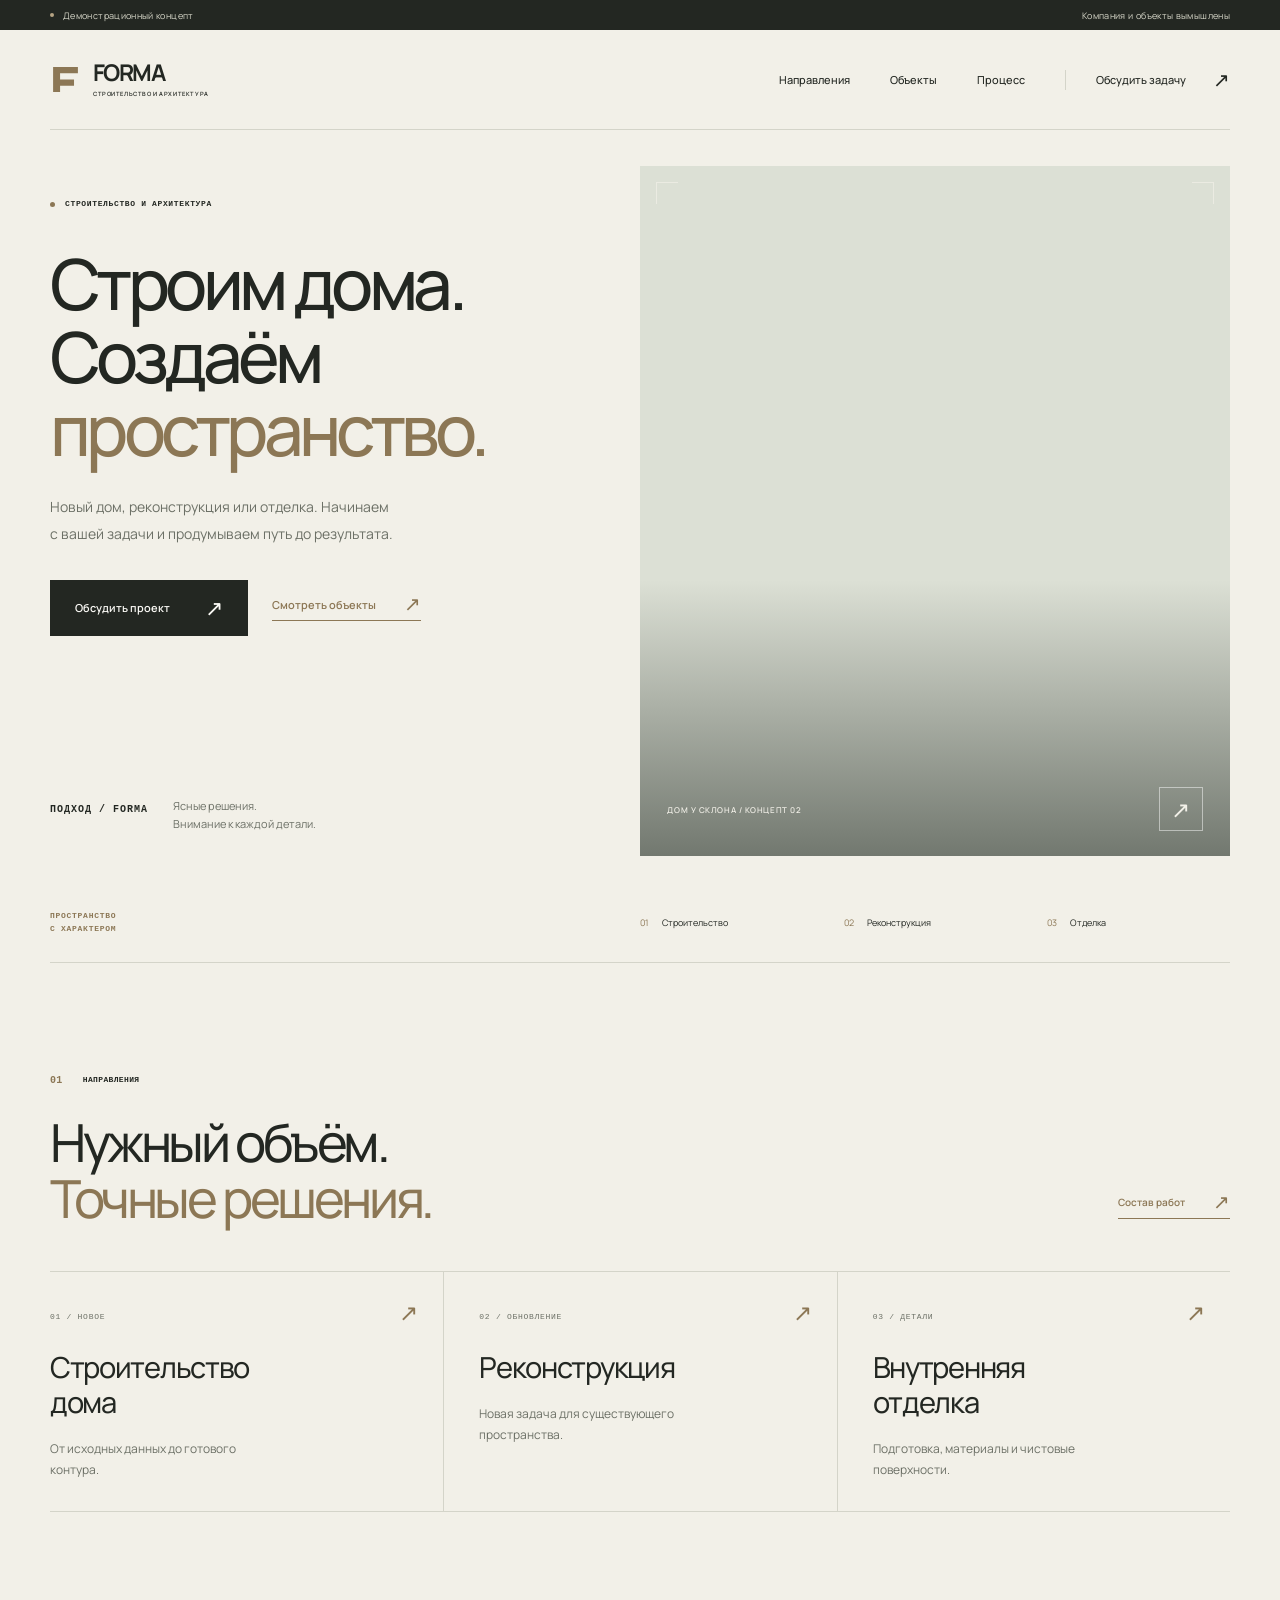
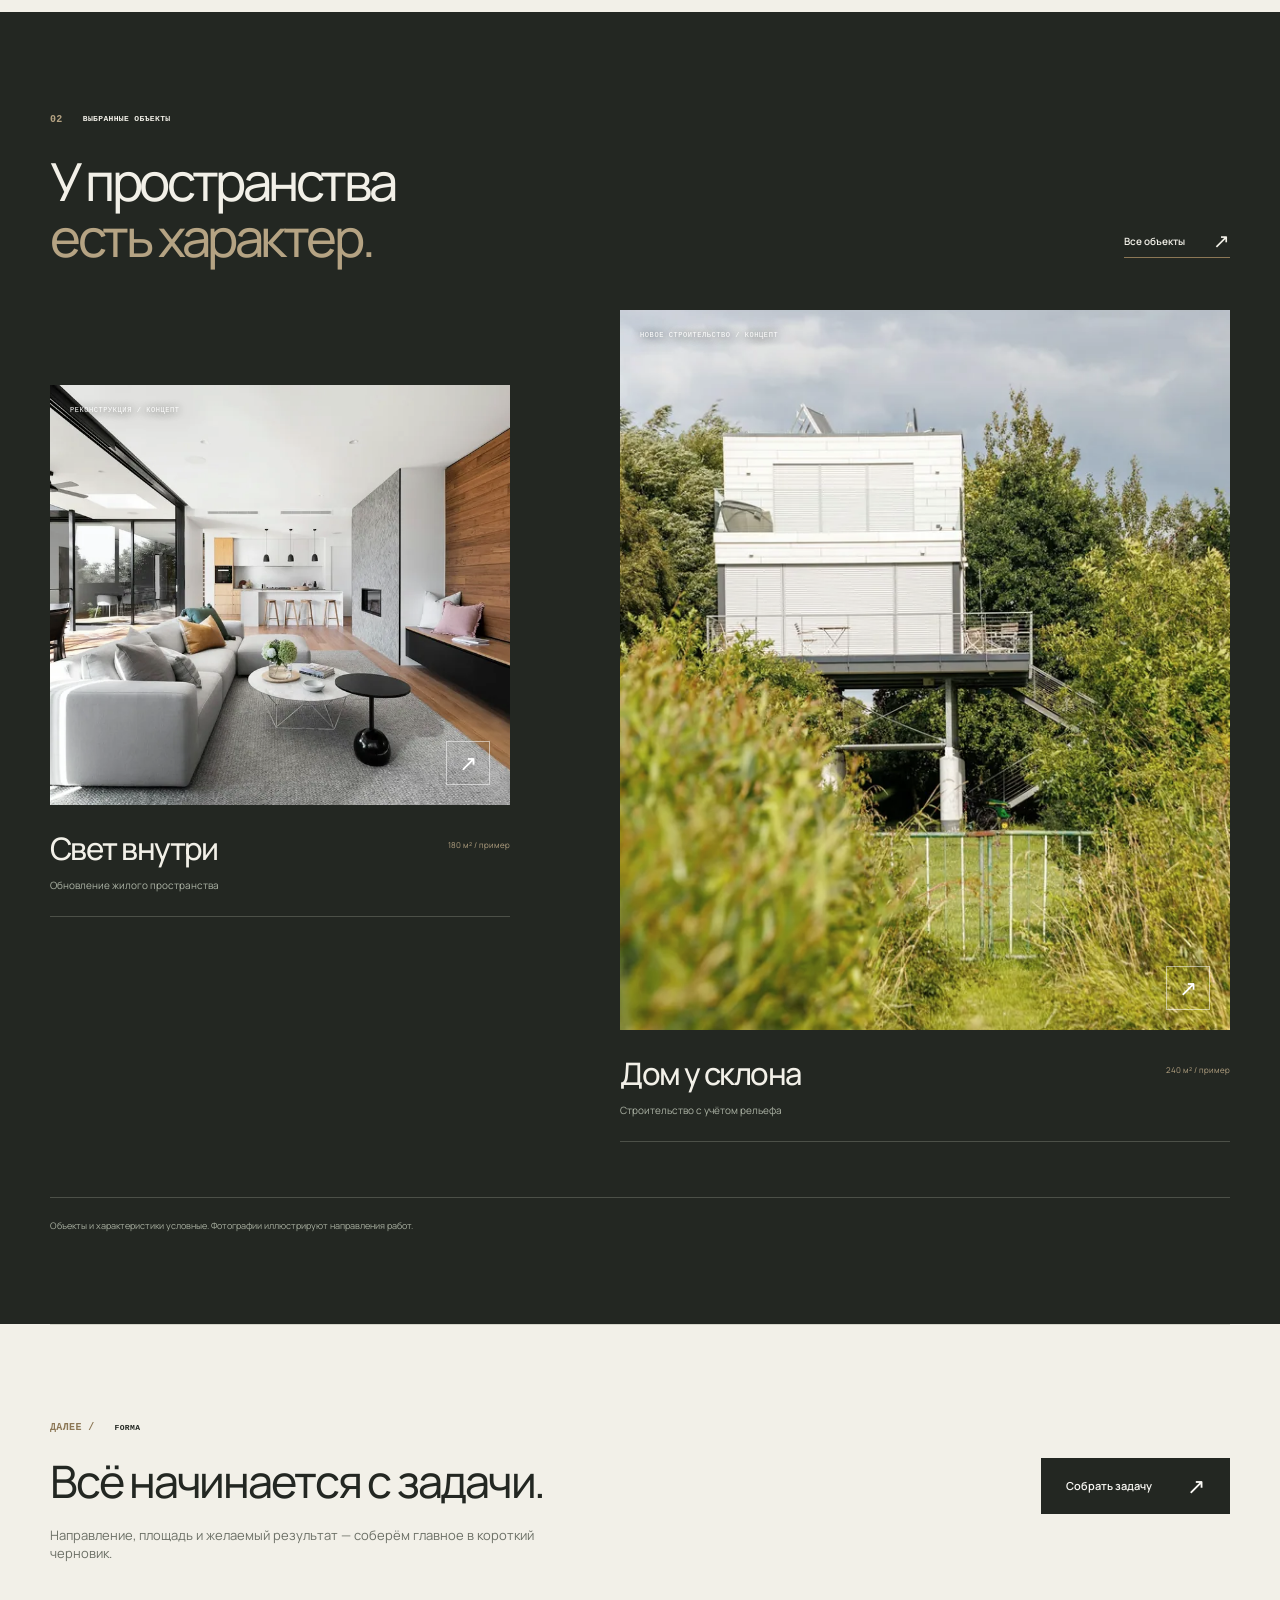
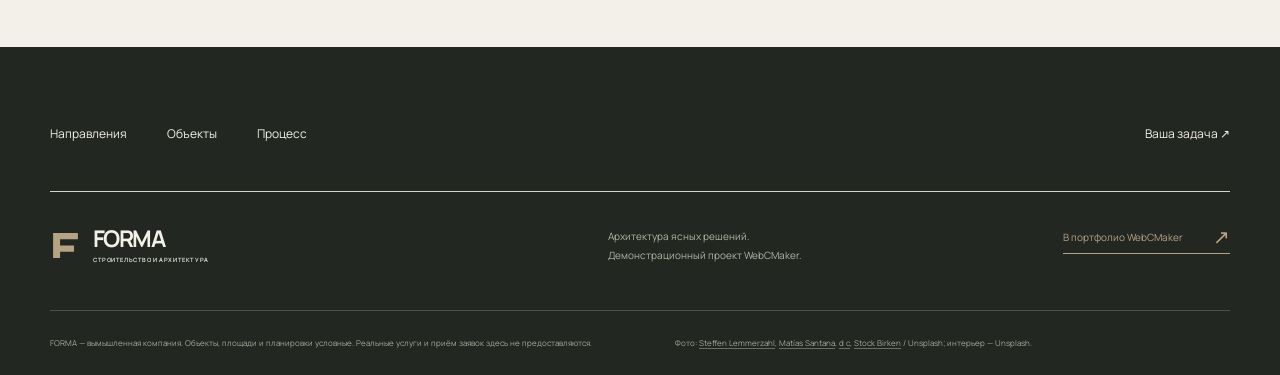
==== commit 09b08cfc: "Focus portfolio on FORMA and build a complete multipage company concept" ====
--- a/projects/forma-construction/index.html
+++ b/projects/forma-construction/index.html
@@ -1,82 +1,14 @@
 <!doctype html>
-<html lang="ru">
-<head>
-  <meta charset="utf-8">
-  <meta name="viewport" content="width=device-width, initial-scale=1">
-  <meta name="theme-color" content="#F2F0E8">
-  <meta name="description" content="FORMA — демонстрационный концепт сайта о строительстве, реконструкции и отделке. Проекты, состав работ и конфигуратор задачи.">
-  <title>FORMA — строительство, реконструкция, отделка</title>
-  <link rel="icon" href="favicon.svg?v=28" type="image/svg+xml">
-  <link rel="preload" href="../../manrope-variable.woff2" as="font" type="font/woff2" crossorigin>
-  <link rel="stylesheet" href="styles.css?v=28">
-  <script defer src="script.js?v=28"></script>
-</head>
-<body>
-  <a class="skip-link" href="#main">К содержимому</a>
-  <div class="demo-strip"><div class="container"><span><i aria-hidden="true"></i>Демонстрационный концепт</span><span>Компания и объекты вымышлены</span></div></div>
-  <header class="site-header">
-    <div class="container header-inner">
-      <a class="brand" href="#top" aria-label="FORMA — на главную"><svg viewBox="0 0 40 40" aria-hidden="true"><path d="M4 4h32v8H13v8h18v8H13v8H4Z" fill="currentColor"/></svg><span>FORMA<small>СТРОИТЕЛЬСТВО И АРХИТЕКТУРА</small></span></a>
-      <button class="menu-toggle" type="button" aria-expanded="false" aria-controls="site-nav" aria-label="Открыть меню" hidden><span></span><span></span></button>
-      <nav class="site-nav" id="site-nav" aria-label="Основная навигация"><a href="#services">Направления</a><a href="#projects">Объекты</a><a href="#process">Процесс</a><a class="nav-cta" href="#contact">Обсудить задачу <span aria-hidden="true">↗</span></a></nav>
-    </div>
-  </header>
-  <main id="main">
-    <section class="hero container" id="top" aria-labelledby="hero-title">
-      <div class="hero-masthead"><h1 id="hero-title">FORMA</h1><p>СТРОИТЕЛЬСТВО<br>И АРХИТЕКТУРА<span>ПРОДУМАНО В ДЕТАЛЯХ</span></p></div>
-      <div class="hero-stage">
-        <div class="hero-copy"><p class="eyebrow"><span class="accent-dot" aria-hidden="true"></span>ДОМА · РЕКОНСТРУКЦИЯ · ОТДЕЛКА</p><h2>От замысла<br>к пространству.</h2><p class="hero-description">Строим новое. Бережно обновляем существующее. Согласовываем решения до начала работ.</p><a class="button button-dark" href="#configurator">Собрать задачу <span aria-hidden="true">↗</span></a><div class="hero-side-note"><span aria-hidden="true">F / 01</span><p>Сначала — точный план.<br>Затем — работа по существу.</p></div></div>
-        <figure class="hero-photo"><img src="../../forma-house.webp" srcset="../../forma-house-small.webp 640w, ../../forma-house.webp 800w" sizes="(max-width: 760px) calc(100vw - 40px), 58vw" width="800" height="1200" alt="Современный белый дом на стальных опорах среди деревьев" fetchpriority="high" decoding="async"><figcaption><span>ДОМ У СКЛОНА / ДЕМОНСТРАЦИОННЫЙ ОБЪЕКТ</span><a href="#projects" aria-label="Перейти к демонстрационным объектам"><span aria-hidden="true">↙</span> Смотреть объекты</a></figcaption></figure>
-      </div>
-      <div class="hero-bottom"><span class="hero-index">ОТ ЗАДАЧИ<br>ДО ДЕТАЛЕЙ</span><div class="hero-legend"><span><b>01</b>Понять задачу</span><span><b>02</b>Найти решение</span><span><b>03</b>Выстроить процесс</span></div></div>
-    </section>
-
-    <section class="section-pad container" id="services" aria-labelledby="services-title">
-      <div class="section-heading"><p class="section-label"><span>01</span>НАПРАВЛЕНИЯ</p><div><h2 id="services-title">Три направления.<br><em>Цельный подход.</em></h2><p class="section-description">Полный цикл или отдельное направление. Начинаем с того, что действительно нужно объекту.</p></div></div>
-      <div class="service-list">
-        <details class="service-row" open><summary><span class="row-index">01</span><h3>Строительство дома</h3><span class="row-caption">От участка до готового контура</span><span class="details-sign" aria-hidden="true"></span></summary><div class="service-body"><div><p>Новый дом с понятной последовательностью работ и согласованными решениями.</p><ul class="scope-list"><li>Анализ задачи и исходных данных</li><li>Планирование конструктива и инженерии</li><li>Фундамент, стены и кровля</li><li>Подготовка к следующему этапу</li></ul><a class="text-link" href="#configurator" data-pick-service="house">Выбрать направление <span aria-hidden="true">↗</span></a></div><figure><img src="forma-structure.webp" width="768" height="960" alt="Детали строящегося каркаса здания и подъёмный кран" loading="lazy" decoding="async"><figcaption>01 / КОНСТРУКТИВ</figcaption></figure></div></details>
-        <details class="service-row"><summary><span class="row-index">02</span><h3>Реконструкция</h3><span class="row-caption">Новая жизнь существующего объекта</span><span class="details-sign" aria-hidden="true"></span></summary><div class="service-body"><div><p>Обновление пространства с учётом существующих конструкций и новых задач.</p><ul class="scope-list"><li>Обследование и оценка состояния</li><li>Работа с планировкой</li><li>Обновление конструкций и инженерных систем</li><li>Подготовка поверхностей к отделке</li></ul><a class="text-link" href="#configurator" data-pick-service="reconstruction">Выбрать направление <span aria-hidden="true">↗</span></a></div><figure><img src="forma-interior.webp" width="960" height="653" alt="Светлый интерьер с натуральными материалами" loading="lazy" decoding="async"><figcaption>02 / НОВОЕ ПРОСТРАНСТВО</figcaption></figure></div></details>
-        <details class="service-row"><summary><span class="row-index">03</span><h3>Внутренняя отделка</h3><span class="row-caption">Материалы и детали повседневной жизни</span><span class="details-sign" aria-hidden="true"></span></summary><div class="service-body"><div><p>Последовательные работы внутри дома — от подготовки основания до чистовых поверхностей.</p><ul class="scope-list"><li>Подготовка стен, полов и потолков</li><li>Согласование материалов и узлов</li><li>Черновая и чистовая отделка</li><li>Проверка завершённых работ</li></ul><a class="text-link" href="#configurator" data-pick-service="finishing">Выбрать направление <span aria-hidden="true">↗</span></a></div><figure><img src="forma-concrete.webp" width="640" height="960" alt="Подготовка бетонного основания на строительной площадке" loading="lazy" decoding="async"><figcaption>03 / ОСНОВА ДЛЯ ДЕТАЛЕЙ</figcaption></figure></div></details>
-      </div>
-    </section>
-
-    <section class="projects section-pad" id="projects" aria-labelledby="projects-title"><div class="container">
-      <div class="section-heading"><p class="section-label"><span>02</span>ОБЪЕКТЫ В ДЕТАЛЯХ</p><div><h2 id="projects-title">У каждого объекта<br><em>своя история.</em></h2><p class="section-description">Два вымышленных проекта: состав работ, решения и условная планировка.</p></div></div>
-      <div class="project-grid">
-        <a class="project-open project-large" href="#case-light" data-case="case-light"><figure><img src="forma-interior.webp" width="960" height="653" alt="Просторная светлая гостиная с выходом в сад" loading="lazy" decoding="async"><span class="project-photo-label">РЕКОНСТРУКЦИЯ / КОНЦЕПТ</span><span class="project-circle" aria-hidden="true">↗</span></figure><div class="project-caption"><div><h3>Свет внутри</h3><p>Обновление жилого пространства</p></div><span>180 м² / пример</span></div></a>
-        <a class="project-open project-offset" href="#case-slope" data-case="case-slope"><figure><img src="../../forma-house.webp" srcset="../../forma-house-small.webp 640w, ../../forma-house.webp 800w" sizes="(max-width: 760px) calc(100vw - 36px), 42vw" width="800" height="1200" alt="Современный светлый дом на стальных опорах среди деревьев" loading="lazy" decoding="async"><span class="project-photo-label">НОВОЕ СТРОИТЕЛЬСТВО / КОНЦЕПТ</span><span class="project-circle" aria-hidden="true">↗</span></figure><div class="project-caption"><div><h3>Дом у склона</h3><p>Строительство с учётом рельефа</p></div><span>240 м² / пример</span></div></a>
-      </div>
-      <p class="project-disclaimer">Объекты и характеристики условные. Фотографии иллюстрируют направления работ.</p>
-      <div class="case-fallbacks">
-        <details class="case-fallback" id="case-light"><summary>Досье проекта «Свет внутри» <span aria-hidden="true">+</span></summary><div class="case-content" data-case-name="Свет внутри" data-case-kind="Реконструкция / демонстрационный проект">
-          <p class="case-intro">Сохранить открытый характер дома, добавить естественный свет и связать общую зону с садом.</p>
-          <div class="case-gallery" data-gallery="light" tabindex="0" aria-label="Галерея проекта Свет внутри"><figure><img data-gallery-image src="forma-interior.webp" width="960" height="653" alt="Светлая общая зона с натуральными материалами" loading="lazy" decoding="async"><figcaption data-gallery-caption>Визуальное направление: общая зона</figcaption></figure><div class="gallery-navigation"><button type="button" data-gallery-step="-1" aria-label="Предыдущее изображение">←</button><span data-gallery-count aria-live="polite">01 / 02</span><button type="button" data-gallery-step="1" aria-label="Следующее изображение">→</button></div></div>
-          <div class="case-details"><div><h3>Что меняется</h3><ul class="scope-list"><li>Общая зона становится открытой</li><li>Материалы объединяются в спокойную палитру</li><li>Инженерные решения согласуются до отделки</li></ul></div><dl class="spec-grid"><div><dt>Направление</dt><dd>Реконструкция</dd></div><div><dt>Площадь</dt><dd>180 м², условно</dd></div><div><dt>Объём</dt><dd>Планировка и отделка</dd></div><div><dt>Статус</dt><dd>Учебный концепт</dd></div></dl></div>
-          <div class="plan-sheet"><div><span class="technical-label">ПЛАН / СХЕМА 01</span><h3>Разделение общих<br>и приватных зон</h3><p>Условная схема для демонстрации. Не строительная документация.</p></div><svg viewBox="0 0 420 270" role="img" aria-label="Условная планировка: гостиная, кухня, две комнаты и вход"><rect x="15" y="15" width="390" height="240" fill="#faf9f5" stroke="#232722" stroke-width="5"/><path d="M167 15V255M15 135H167M167 173H405M280 173V255" stroke="#232722" stroke-width="5"/><path d="M72 15H126M235 15H345M405 55V120M223 255H260" stroke="#8c7755" stroke-width="6"/><path d="M169 173H224M167 77V113M98 135H135" stroke="#faf9f5" stroke-width="7"/><rect x="208" y="52" width="131" height="47" fill="#deded5"/><rect x="38" y="43" width="71" height="48" fill="#deded5"/><rect x="38" y="165" width="71" height="48" fill="#deded5"/><text x="91" y="113" text-anchor="middle">Комната</text><text x="91" y="237" text-anchor="middle">Комната</text><text x="285" y="139" text-anchor="middle">Гостиная · кухня</text><text x="225" y="222" text-anchor="middle">Вход</text><text x="342" y="222" text-anchor="middle">Санузел</text></svg></div>
-          <a class="button button-dark" href="#configurator" data-use-case="reconstruction" data-case-area="180">Собрать похожую задачу <span aria-hidden="true">↗</span></a>
-        </div></details>
-        <details class="case-fallback" id="case-slope"><summary>Досье проекта «Дом у склона» <span aria-hidden="true">+</span></summary><div class="case-content" data-case-name="Дом у склона" data-case-kind="Новое строительство / демонстрационный проект">
-          <p class="case-intro">Связать дом с рельефом участка и заранее согласовать конструктив, оболочку и инженерные системы.</p>
-          <div class="case-gallery" data-gallery="slope" tabindex="0" aria-label="Галерея проекта Дом у склона"><figure><img data-gallery-image src="../../forma-house.webp" srcset="../../forma-house-small.webp 640w, ../../forma-house.webp 800w" sizes="(max-width: 600px) calc(100vw - 60px), 900px" width="800" height="1200" style="object-fit:contain" alt="Современный светлый дом на стальных опорах среди деревьев" loading="lazy" decoding="async"><figcaption data-gallery-caption>Визуальное направление: дом и рельеф</figcaption></figure><div class="gallery-navigation"><button type="button" data-gallery-step="-1" aria-label="Предыдущее изображение">←</button><span data-gallery-count aria-live="polite">01 / 03</span><button type="button" data-gallery-step="1" aria-label="Следующее изображение">→</button></div></div>
-          <div class="case-details"><div><h3>На что смотрим</h3><ul class="scope-list"><li>Исходные данные участка и перепад высот</li><li>Последовательность конструктивных работ</li><li>Подготовка к инженерии и внутренней отделке</li></ul></div><dl class="spec-grid"><div><dt>Направление</dt><dd>Строительство дома</dd></div><div><dt>Площадь</dt><dd>240 м², условно</dd></div><div><dt>Объём</dt><dd>Конструктив и контур</dd></div><div><dt>Статус</dt><dd>Учебный концепт</dd></div></dl></div>
-          <div class="plan-sheet"><div><span class="technical-label">ПЛАН / СХЕМА 02</span><h3>Простая структура.<br>Понятные связи.</h3><p>Условная схема для демонстрации. Не строительная документация.</p></div><svg viewBox="0 0 420 270" role="img" aria-label="Условная планировка дома: терраса, общая зона и приватные комнаты"><path d="M15 20H405V250H15Z" fill="#faf9f5" stroke="#232722" stroke-width="5"/><rect x="15" y="20" width="85" height="230" fill="#e1e3d6"/><path d="M100 20V250M100 151H405M252 20V151M252 151V250" stroke="#232722" stroke-width="5"/><path d="M100 64V120M170 151H214M252 62V108M252 178V213" stroke="#faf9f5" stroke-width="8"/><path d="M144 20H213M293 20H363M293 250H363" stroke="#8c7755" stroke-width="6"/><rect x="126" y="57" width="97" height="43" fill="#deded5"/><rect x="281" y="57" width="87" height="43" fill="#deded5"/><rect x="281" y="179" width="87" height="43" fill="#deded5"/><text x="58" y="139" text-anchor="middle" transform="rotate(-90 58 139)">Терраса</text><text x="175" y="126" text-anchor="middle">Общая зона</text><text x="328" y="126" text-anchor="middle">Комната</text><text x="173" y="211" text-anchor="middle">Вход · кухня</text><text x="328" y="238" text-anchor="middle">Комната</text></svg></div>
-          <a class="button button-dark" href="#configurator" data-use-case="house" data-case-area="240">Собрать похожую задачу <span aria-hidden="true">↗</span></a>
-        </div></details>
-      </div>
-    </div></section>
-
-    <section class="process section-pad" id="process" aria-labelledby="process-title"><div class="container"><div class="section-heading"><p class="section-label"><span>03</span>ПРОЦЕСС</p><div><h2 id="process-title">Порядок<br><em>имеет значение.</em></h2><p class="section-description">Каждый следующий этап опирается на согласованные решения предыдущего.</p></div></div><ol class="process-list"><li><span>01 / ИСХОДНЫЕ ДАННЫЕ</span><h3>Разобраться в задаче</h3><p>Цель, состояние объекта, материалы и ограничения.</p></li><li><span>02 / ПЛАН</span><h3>Зафиксировать решения</h3><p>Состав работ, последовательность и точки проверки.</p></li><li><span>03 / РАБОТЫ</span><h3>Двигаться по этапам</h3><p>Координация специалистов и контроль согласованных узлов.</p></li><li><span>04 / ПРИЁМКА</span><h3>Проверить результат</h3><p>Сверка с задачей, список замечаний и передача объекта.</p></li></ol></div></section>
-
-    <section class="section-pad container configurator" id="configurator" aria-labelledby="config-title"><div class="section-heading"><p class="section-label"><span>04</span>КОНФИГУРАТОР</p><div><h2 id="config-title">Зададим<br><em>параметры.</em></h2><p class="section-description">Выберите направление и результат. Получится краткий состав задачи для обсуждения.</p></div></div><div class="config-layout">
-      <div class="config-controls"><fieldset><legend>Что планируете?</legend><div class="service-choice"><label><input type="radio" name="scope" value="house" checked><span>Новый дом</span></label><label><input type="radio" name="scope" value="reconstruction"><span>Реконструкция</span></label><label><input type="radio" name="scope" value="finishing"><span>Отделка</span></label></div></fieldset><div class="area-heading"><label for="project-area">Примерная площадь</label><div><input id="project-area" type="number" min="40" max="400" step="1" value="120" inputmode="numeric" aria-describedby="area-help"><span>м²</span></div></div><input id="project-area-range" type="range" min="40" max="400" step="1" value="120" aria-label="Примерная площадь проекта"><p class="input-help" id="area-help">Для примера — от 40 до 400 м².</p><div class="config-selects"><label class="field"><span>Какой результат нужен?</span><select id="project-finish"><option value="prepared">Подготовка под отделку</option><option value="finished">Чистовая отделка</option><option value="complete">Комплексный проект</option></select></label><label class="field"><span>Есть ли проект?</span><select id="project-readiness"><option value="needed">Нужна разработка</option><option value="ready">Проект уже есть</option><option value="review">Нужна проверка проекта</option></select></label></div><p class="config-note"><span aria-hidden="true">↳</span>Это пример состава работ, а не расчёт стоимости. Параметры хранятся только на открытой странице.</p><noscript><p class="no-js-note">Для интерактивного подбора включите JavaScript. Ниже показан пример задачи для дома площадью 120 м².</p></noscript></div>
-      <aside class="config-result" aria-labelledby="config-result-title"><div class="result-top"><span class="technical-label">ВАШ ПРОЕКТ / ЧЕРНОВИК</span><span class="result-cross" aria-hidden="true">+</span></div><h3 id="config-result-title">Строительство дома</h3><p class="result-area"><output id="area-output" for="project-area project-area-range">120</output><span>м²</span></p><p class="result-caption" id="finish-output">Подготовка под отделку</p><ul id="config-checklist"><li>Обсуждение исходных данных</li><li>Разработка проектных решений</li><li>Конструктив и инженерная подготовка</li><li>Подготовка к внутренней отделке</li></ul><button class="button button-light" type="button" id="use-configuration">Продолжить с параметрами <span aria-hidden="true">↗</span></button><p class="result-status" id="config-status" role="status" aria-live="polite"></p></aside>
-    </div></section>
-
-    <section class="faq section-pad"><div class="container faq-layout"><div><p class="section-label"><span>05</span>ВОПРОСЫ</p><h2>До начала<br><em>работы.</em></h2></div><div class="faq-list"><details><summary>Можно выбрать только один этап?<span aria-hidden="true">+</span></summary><p>Да. Направления разделены: можно сформировать задачу на конструктив, реконструкцию или отделку.</p></details><details><summary>Почему в конфигураторе нет цены?<span aria-hidden="true">+</span></summary><p>Он помогает описать объём. Для оценки нужны исходные данные, проект и согласованный состав работ. В демо реальные цены не заявлены.</p></details><details><summary>Что подготовить к обсуждению?<span aria-hidden="true">+</span></summary><p>Примерную площадь, желаемый результат, информацию о текущем состоянии объекта и имеющиеся проектные материалы.</p></details><details><summary>Это действующая строительная компания?<span aria-hidden="true">+</span></summary><p>Нет. FORMA — учебный концепт сайта. Компания, объекты и характеристики вымышлены; форма ничего не отправляет.</p></details></div></div></section>
-
-    <section class="contact section-pad" id="contact" aria-labelledby="contact-title"><div class="container contact-layout"><div class="contact-intro"><p class="section-label"><span>06</span>ВАША ЗАДАЧА</p><h2 id="contact-title">Пора придать<br><em>идее форму.</em></h2><p>Соберите направление и пожелания в одном коротком черновике.</p><div class="contact-demo-note"><span class="accent-dot" aria-hidden="true"></span><p>Демо-форма. Контакты не собираются, данные никуда не отправляются.</p></div></div><form id="project-request" class="contact-form" method="dialog"><label class="field"><span>Направление</span><select id="request-service" name="service"><option value="house">Строительство дома</option><option value="reconstruction">Реконструкция</option><option value="finishing">Внутренняя отделка</option></select></label><div class="request-configuration"><span class="technical-label">ПАРАМЕТРЫ ИЗ КОНФИГУРАТОРА</span><output id="request-configuration">120 м² · Подготовка под отделку · Нужна разработка проекта</output></div><label class="field"><span>Что важно учесть?</span><textarea name="comment" id="request-comment" rows="4" maxlength="1200" placeholder="Например: одноэтажный дом, открытая общая зона, натуральные материалы. Без адреса и контактных данных."></textarea></label><button class="button button-dark" id="prepare-request" type="button">Сформировать черновик <span aria-hidden="true">↗</span></button><p class="form-disclaimer">Это демонстрация взаимодействия, а не отправка заявки.</p><div class="request-result" id="request-result" role="status" aria-live="polite" tabindex="-1" hidden><h3>Демонстрация. Заявка не отправлена.</h3><p>Ваш черновик готов и виден только в этом окне.</p><pre id="request-summary"></pre><button class="copy-request" id="copy-request" type="button">Скопировать черновик <span aria-hidden="true">↗</span></button><span class="copy-status" id="copy-status" aria-live="polite"></span></div><noscript><p class="no-js-note">Для создания локального черновика нужен JavaScript. Без него форма не отправляет данные.</p></noscript></form></div></section>
-  </main>
-  <footer class="site-footer"><div class="container"><div class="footer-wordmark" aria-hidden="true">FORMA<span>↗</span></div><div class="footer-main"><a class="brand" href="#top" aria-label="FORMA — вернуться наверх"><svg viewBox="0 0 40 40" aria-hidden="true"><path d="M4 4h32v8H13v8h18v8H13v8H4Z" fill="currentColor"/></svg><span>FORMA<small>СТРОИТЕЛЬСТВО И АРХИТЕКТУРА</small></span></a><p>Архитектура ясных решений.<br>Демонстрационный проект WebCMaker.</p><a class="portfolio-link" href="../../projects.html">В портфолио WebCMaker <span aria-hidden="true">↗</span></a></div><div class="footer-note"><p>FORMA — вымышленная компания. Объекты, площади и планировки условные. Реальные услуги и приём заявок здесь не предоставляются.</p><p>Фото: <a href="https://unsplash.com/photos/a-construction-site-with-cranes-and-a-building-under-construction-jmWFNK7ZvbY" target="_blank" rel="noopener noreferrer">Steffen Lemmerzahl</a>, <a href="https://unsplash.com/photos/low-angle-photography-of-concrete-building-during-daytime-TUKYWkaNjmE" target="_blank" rel="noopener noreferrer">Matías Santana</a>, <a href="https://unsplash.com/photos/a-worker-pouring-concrete-onto-a-building-under-construction-t_LE6_crBkc" target="_blank" rel="noopener noreferrer">d c</a>, <a href="https://unsplash.com/photos/modern-house-elevated-above-lush-green-surroundings-Cmqa756jkDE" target="_blank" rel="noopener noreferrer">Stock Birken</a> / Unsplash; интерьер — Unsplash.</p></div></div></footer>
-  <dialog class="project-dialog" id="project-dialog" aria-labelledby="project-dialog-title"><div class="dialog-top"><div><p class="technical-label" id="project-dialog-kind">ДЕМОНСТРАЦИОННЫЙ ПРОЕКТ</p><h2 id="project-dialog-title">Досье объекта</h2></div><button class="dialog-close" type="button" aria-label="Закрыть досье проекта">×</button></div><div id="project-dialog-content"></div></dialog>
-</body>
-</html>
+<html lang="ru"><head><meta charset="utf-8"><meta name="viewport" content="width=device-width, initial-scale=1"><meta name="theme-color" content="#F2F0E8"><meta name="description" content="Демонстрационный сайт о строительстве, реконструкции и отделке. Продуманные решения, объекты и конфигуратор задачи."><title>FORMA — строительство и архитектура</title><link rel="icon" href="favicon.svg?v=29" type="image/svg+xml"><link rel="preload" href="../../manrope-variable.woff2" as="font" type="font/woff2" crossorigin><link rel="stylesheet" href="styles.css?v=29"><link rel="stylesheet" href="pages.css?v=29"><script defer src="script.js?v=29"></script></head><body class="home-page"><a class="skip-link" href="#main">К содержимому</a><div class="demo-strip"><div class="container"><span><i aria-hidden="true"></i>Демонстрационный концепт</span><span>Компания и объекты вымышлены</span></div></div><header class="site-header"><div class="container header-inner"><a class="brand" href="index.html" aria-label="FORMA — на главную"><svg viewBox="0 0 40 40" aria-hidden="true"><path d="M4 4h32v8H13v8h18v8H13v8H4Z" fill="currentColor"/></svg><span>FORMA<small>СТРОИТЕЛЬСТВО И АРХИТЕКТУРА</small></span></a><button class="menu-toggle" type="button" aria-expanded="false" aria-controls="site-nav" aria-label="Открыть меню" hidden><span></span><span></span></button><nav class="site-nav" id="site-nav" aria-label="Основная навигация"><a href="services.html">Направления</a><a href="projects.html">Объекты</a><a href="process.html">Процесс</a><a href="contact.html" class="nav-cta">Обсудить задачу <span aria-hidden="true">↗</span></a></nav></div></header><main id="main"><section class="home-hero container" aria-labelledby="hero-title">
+  <div class="hero-editorial"><div class="hero-editorial-copy">
+    <p class="eyebrow"><span class="accent-dot" aria-hidden="true"></span>СТРОИТЕЛЬСТВО И АРХИТЕКТУРА</p>
+    <h1 id="hero-title">Строим дома.<br>Создаём<br><em>пространство.</em></h1>
+    <p class="editorial-lead">Новый дом, реконструкция или отделка. Начинаем с вашей задачи и продумываем путь до результата.</p>
+    <div class="editorial-actions"><a class="button button-dark" href="contact.html">Обсудить проект <span aria-hidden="true">↗</span></a><a class="text-link" href="projects.html">Смотреть объекты <span aria-hidden="true">↗</span></a></div>
+    <div class="hero-footnote"><span class="technical-label">ПОДХОД / FORMA</span><p>Ясные решения.<br>Внимание к каждой детали.</p></div>
+  </div><figure class="editorial-photo"><img src="../../forma-house.webp" srcset="../../forma-house-small.webp 640w, ../../forma-house.webp 800w" sizes="(max-width:760px) calc(100vw - 40px), 52vw" width="800" height="1200" alt="Современный белый дом среди деревьев" fetchpriority="high" decoding="async"><figcaption><span>ДОМ У СКЛОНА / КОНЦЕПТ 02</span><a href="project-slope.html" aria-label="Открыть проект Дом у склона">↗</a></figcaption></figure></div>
+  <div class="hero-bottom editorial-bottom"><span class="hero-index">ПРОСТРАНСТВО<br>С ХАРАКТЕРОМ</span><div class="hero-legend"><span><b>01</b>Строительство</span><span><b>02</b>Реконструкция</span><span><b>03</b>Отделка</span></div></div>
+</section><section class="home-directions section-pad container" id="services"><div class="compact-heading"><div><p class="section-label"><span>01</span>НАПРАВЛЕНИЯ</p><h2>Нужный объём.<br><em>Точные решения.</em></h2></div><a class="text-link" href="services.html">Состав работ <span aria-hidden="true">↗</span></a></div><div class="direction-index"><a href="services.html#house"><span>01 / НОВОЕ</span><h3>Строительство<br>дома</h3><p>От исходных данных до готового контура.</p><b aria-hidden="true">↗</b></a><a href="services.html#reconstruction"><span>02 / ОБНОВЛЕНИЕ</span><h3>Реконструкция</h3><p>Новая задача для существующего пространства.</p><b aria-hidden="true">↗</b></a><a href="services.html#finishing"><span>03 / ДЕТАЛИ</span><h3>Внутренняя<br>отделка</h3><p>Подготовка, материалы и чистовые поверхности.</p><b aria-hidden="true">↗</b></a></div></section><section class="projects home-projects section-pad" id="projects"><div class="container"><div class="compact-heading"><div><p class="section-label"><span>02</span>ВЫБРАННЫЕ ОБЪЕКТЫ</p><h2>У пространства<br><em>есть характер.</em></h2></div><a class="text-link" href="projects.html">Все объекты <span aria-hidden="true">↗</span></a></div><div class="project-grid">
+        <a class="project-open project-large" href="project-light.html"><figure><img src="forma-interior.webp" width="960" height="653" alt="Просторная светлая гостиная с выходом в сад" loading="lazy" decoding="async"><span class="project-photo-label">РЕКОНСТРУКЦИЯ / КОНЦЕПТ</span><span class="project-circle" aria-hidden="true">↗</span></figure><div class="project-caption"><div><h3>Свет внутри</h3><p>Обновление жилого пространства</p></div><span>180 м² / пример</span></div></a>
+        <a class="project-open project-offset" href="project-slope.html"><figure><img src="../../forma-house.webp" srcset="../../forma-house-small.webp 640w, ../../forma-house.webp 800w" sizes="(max-width: 760px) calc(100vw - 36px), 42vw" width="800" height="1200" alt="Современный светлый дом на стальных опорах среди деревьев" loading="lazy" decoding="async"><span class="project-photo-label">НОВОЕ СТРОИТЕЛЬСТВО / КОНЦЕПТ</span><span class="project-circle" aria-hidden="true">↗</span></figure><div class="project-caption"><div><h3>Дом у склона</h3><p>Строительство с учётом рельефа</p></div><span>240 м² / пример</span></div></a>
+      </div><p class="project-disclaimer">Объекты и характеристики условные. Фотографии иллюстрируют направления работ.</p></div></section><section class="link-banner container"><div><p class="section-label"><span>ДАЛЕЕ /</span>FORMA</p><h2>Всё начинается с задачи.</h2><p>Направление, площадь и желаемый результат — соберём главное в короткий черновик.</p></div><a class="button button-dark" href="contact.html">Собрать задачу<span aria-hidden="true">↗</span></a></section></main><footer class="site-footer"><div class="container"><nav class="footer-links" aria-label="Навигация в подвале"><a href="services.html">Направления</a><a href="projects.html">Объекты</a><a href="process.html">Процесс</a><a href="contact.html">Ваша задача ↗</a></nav><div class="footer-main"><a class="brand" href="index.html" aria-label="FORMA — вернуться наверх"><svg viewBox="0 0 40 40" aria-hidden="true"><path d="M4 4h32v8H13v8h18v8H13v8H4Z" fill="currentColor"/></svg><span>FORMA<small>СТРОИТЕЛЬСТВО И АРХИТЕКТУРА</small></span></a><p>Архитектура ясных решений.<br>Демонстрационный проект WebCMaker.</p><a class="portfolio-link" href="../../projects.html">В портфолио WebCMaker <span aria-hidden="true">↗</span></a></div><div class="footer-note"><p>FORMA — вымышленная компания. Объекты, площади и планировки условные. Реальные услуги и приём заявок здесь не предоставляются.</p><p>Фото: <a href="https://unsplash.com/photos/a-construction-site-with-cranes-and-a-building-under-construction-jmWFNK7ZvbY" target="_blank" rel="noopener noreferrer">Steffen Lemmerzahl</a>, <a href="https://unsplash.com/photos/low-angle-photography-of-concrete-building-during-daytime-TUKYWkaNjmE" target="_blank" rel="noopener noreferrer">Matías Santana</a>, <a href="https://unsplash.com/photos/a-worker-pouring-concrete-onto-a-building-under-construction-t_LE6_crBkc" target="_blank" rel="noopener noreferrer">d c</a>, <a href="https://unsplash.com/photos/modern-house-elevated-above-lush-green-surroundings-Cmqa756jkDE" target="_blank" rel="noopener noreferrer">Stock Birken</a> / Unsplash; интерьер — Unsplash.</p></div></div></footer></body></html>
--- a/projects/forma-construction/pages.css
+++ b/projects/forma-construction/pages.css
@@ -0,0 +1,15 @@
+/* Page layouts share the material palette and components in styles.css. */
+.site-nav a[aria-current="page"]{color:var(--ink);text-decoration:underline;text-underline-offset:8px;text-decoration-color:var(--accent)}
+.home-hero{padding-top:36px}.hero-editorial{display:grid;grid-template-columns:1fr 1.12fr;gap:64px;align-items:stretch}.hero-editorial-copy{padding-top:32px;display:flex;flex-direction:column;align-items:flex-start}.hero-editorial h1{font:500 clamp(54px,5.5vw,84px)/1.04 var(--font);letter-spacing:-.065em;margin:36px 0 0}.hero-editorial h1 em{font-style:normal;color:var(--accent)}.editorial-lead{font-size:14px;line-height:1.9;max-width:345px;margin-top:28px;color:var(--muted)}.editorial-actions{display:flex;align-items:center;flex-wrap:wrap;gap:24px;margin-top:32px}.editorial-actions>.text-link{font-size:11px}.hero-footnote{display:flex;gap:25px;align-items:flex-start;margin-top:auto;padding-top:52px;padding-bottom:22px}.hero-footnote>p{font-size:11px;color:var(--muted);line-height:1.7}.hero-footnote>.technical-label{padding-top:5px}.editorial-photo{position:relative;min-width:0;min-height:580px;background:#dce0d5}.editorial-photo>img{width:100%;height:100%;max-height:690px;object-fit:cover;object-position:50% 52%}.editorial-photo:after{content:'';position:absolute;inset:60% 0 0;background:linear-gradient(transparent,#1820198a);pointer-events:none}.editorial-photo>figcaption{position:absolute;z-index:1;bottom:25px;left:27px;right:27px;display:flex;justify-content:space-between;align-items:center;color:#f2f0e8;font-size:8px;font-weight:550;letter-spacing:.07em}.editorial-photo figcaption>a{display:flex;align-items:center;justify-content:center;width:44px;height:44px;border:1px solid #ffffff7a;font-size:23px}.editorial-bottom{grid-template-columns:1fr 1.12fr;gap:64px;margin-top:28px}.editorial-bottom .hero-legend{justify-content:space-between}.home-directions{padding-block:100px}.compact-heading{display:flex;justify-content:space-between;align-items:flex-end;gap:35px;margin-bottom:45px}.compact-heading h2{font-size:clamp(38px,4.1vw,60px);font-weight:450;line-height:1.07;margin-top:25px}.compact-heading>.text-link{flex-shrink:0;margin-bottom:7px}.direction-index{display:grid;grid-template-columns:repeat(3,minmax(0,1fr));border-top:1px solid var(--line)}.direction-index>a{position:relative;min-width:0;padding:30px 35px 30px 0;min-height:235px;border-bottom:1px solid var(--line)}.direction-index>a+a{border-left:1px solid var(--line);padding-left:35px}.direction-index a>span{font-size:8px;letter-spacing:.09em;color:var(--muted)}.direction-index h3{font-size:29px;line-height:1.2;letter-spacing:-.045em;font-weight:450;margin-top:26px}.direction-index p{font-size:12px;line-height:1.8;max-width:220px;color:var(--muted);margin-top:18px}.direction-index b{position:absolute;top:24px;right:25px;font-size:23px;font-weight:400;color:var(--accent)}.direction-index a:hover h3{color:var(--accent)}.home-projects{padding-block:90px}.home-projects .compact-heading h2{color:var(--paper)}.home-projects .compact-heading>.text-link{color:var(--paper)}.home-projects .project-large{padding-top:75px}.home-projects .project-disclaimer{margin-top:55px}.link-banner{display:flex;align-items:center;justify-content:space-between;gap:50px;padding-block:85px;border-top:1px solid var(--line)}.link-banner h2{font-size:clamp(34px,3.5vw,52px);font-weight:450;line-height:1.1;margin-top:20px;letter-spacing:-.05em}.link-banner p:not(.section-label){font-size:13px;color:var(--muted);margin-top:20px;max-width:520px}.link-banner>.button{flex-shrink:0}.page-intro{padding-top:32px;padding-bottom:60px}.breadcrumbs ol{list-style:none;display:flex;flex-wrap:wrap;gap:8px 12px;margin:0;padding:0;font-size:10px;color:var(--muted)}.breadcrumbs li+li:before{content:'/';margin-right:12px;color:var(--accent)}.breadcrumbs a:hover{text-decoration:underline}.page-heading{display:grid;grid-template-columns:.3fr 1fr;gap:60px;margin-top:65px}.page-heading .section-label{padding-top:12px}.page-heading h1{font:450 clamp(52px,6.5vw,88px)/1.04 var(--font);letter-spacing:-.065em}.page-heading h1 em{font-style:normal;color:var(--accent)}.page-description{font-size:14px;line-height:1.9;max-width:550px;color:var(--muted);margin-top:27px}.content-section{padding-top:0;padding-bottom:85px}.services-page .service-row{scroll-margin-top:30px}.services-page .service-row[open]{padding-top:0}.services-page .service-body{padding-bottom:50px}.project-catalog{padding-block:70px 85px}.project-catalog .project-large{padding-top:65px}.process-page .process-list{padding-left:0}.process-page .process-layout{display:block}.process-page .process-intro{display:none}.contact-config .config-layout{padding-top:15px;border-top:1px solid var(--line)}.contact-config .config-controls{padding-top:30px}.contact-page{border-top:1px solid var(--line)}.dossier .case-content{padding:0}.dossier .case-intro{font-size:18px;max-width:700px;margin:0 0 35px;line-height:1.8}.dossier .case-gallery{background:var(--light);border:1px solid var(--line)}.dossier .case-gallery figure>img{height:570px;width:100%;background:#e2e3da}.dossier .case-gallery figure>figcaption{padding:18px 24px;font-size:11px;min-height:52px}.gallery-thumbs{display:flex;flex-wrap:wrap;gap:8px;padding:0 23px 22px}.gallery-thumbs a{display:flex;gap:15px;align-items:center;padding:12px 17px;border:1px solid var(--line);font-size:11px;min-height:44px;color:var(--muted)}.gallery-thumbs a[aria-current]{border-color:var(--ink);background:var(--ink);color:var(--paper)}.gallery-thumbs span{font-size:9px;opacity:.65}.dossier .gallery-navigation{justify-content:space-between;padding:0 23px 18px}.dossier .gallery-navigation button{width:44px;height:44px}.dossier .case-details{margin-block:55px}.dossier .case-details .scope-list>li{font-size:13px}.dossier .plan-sheet{display:grid;grid-template-columns:.8fr 1.2fr;gap:45px;align-items:center;padding:40px;margin-bottom:40px}.dossier .plan-sheet>div>h3{font-size:29px;line-height:1.2;margin-top:20px}.dossier .plan-sheet>div>p{font-size:12px;line-height:1.9;color:var(--muted);margin-top:20px}.dossier .plan-sheet svg{grid-column:2;grid-row:1;margin:0}.next-project{padding-block:45px 80px;border-top:1px solid var(--line)}.next-project>a{display:flex;justify-content:space-between;gap:35px;font:450 clamp(34px,4.5vw,60px)/1.2 var(--font);letter-spacing:-.05em;margin-top:24px}.next-project>a>span{color:var(--accent)}.footer-links{display:flex;flex-wrap:wrap;gap:24px 40px;padding-bottom:35px;margin-bottom:35px;border-bottom:1px solid var(--line);font-size:12px}.footer-links a{min-height:44px;display:inline-flex;align-items:center}.footer-links a:last-child{margin-left:auto}.button:disabled{opacity:.5;cursor:default}
+@media(max-width:1100px){.hero-editorial{gap:35px;grid-template-columns:1fr 1fr}.hero-editorial h1{font-size:5.5vw}.editorial-photo{min-height:540px}.editorial-lead{font-size:13px}.hero-footnote{padding-top:35px}.editorial-actions{align-items:flex-start;flex-direction:column;gap:20px}.direction-index h3{font-size:25px}.page-heading{gap:35px}.dossier .case-gallery figure>img{height:500px}}
+@media(max-width:760px){.home-hero{padding-top:25px}.hero-editorial{gap:30px;grid-template-columns:1fr 1fr}.hero-editorial-copy{padding-top:16px}.hero-editorial h1{font-size:5.8vw;margin-top:24px}.editorial-lead{font-size:12px;margin-top:20px}.editorial-photo{min-height:480px}.editorial-photo>img{height:100%;max-height:560px}.hero-footnote{display:none}.editorial-actions{margin-top:24px}.editorial-actions .button{font-size:10px;gap:20px;padding-inline:15px}.editorial-photo>figcaption{left:17px;right:17px;bottom:20px;font-size:6px;gap:15px}.editorial-bottom{gap:30px;grid-template-columns:1fr 1fr}.home-directions{padding-block:75px}.direction-index>a{padding-right:20px;min-height:210px}.direction-index>a+a{padding-left:20px}.direction-index h3{font-size:22px}.direction-index p{font-size:11px}.direction-index b{right:12px;font-size:18px}.compact-heading{align-items:flex-start;flex-direction:column;gap:22px;margin-bottom:32px}.compact-heading h2{font-size:43px}.link-banner{padding-block:65px;gap:30px;align-items:flex-start;flex-direction:column}.link-banner h2{font-size:40px}.page-intro{padding-top:25px;padding-bottom:45px}.page-heading{grid-template-columns:1fr;gap:22px;margin-top:45px}.page-heading .section-label{padding-top:0}.page-heading h1{font-size:62px}.page-description{font-size:13px;margin-top:23px}.content-section{padding-bottom:65px}.project-catalog{padding-block:55px 65px}.project-catalog .project-large{padding-top:25px}.dossier .case-gallery figure>img{height:430px}.dossier .plan-sheet{grid-template-columns:1fr 1.2fr;gap:25px;padding:25px}.dossier .plan-sheet>div>h3{font-size:24px}.dossier .plan-sheet>div>p{font-size:11px}.site-nav a{min-height:44px;display:inline-flex;align-items:center}.js .site-nav.open{display:grid;grid-template-columns:1fr 1fr;gap:0 25px}.site-nav .nav-cta{grid-column:1/-1;width:100%;border-top:1px solid var(--line);margin-top:8px}.footer-links{font-size:11px;gap:10px 24px}.footer-links a:last-child{margin-left:0}}
+@media(max-width:600px){.hero-editorial{grid-template-columns:1fr;gap:30px}.hero-editorial h1{font-size:clamp(42px,10.8vw,62px);margin-top:25px}.hero-editorial-copy{padding-top:0}.editorial-lead{font-size:13px;line-height:1.85;max-width:340px;margin-top:23px}.editorial-actions{flex-direction:row;align-items:center;gap:22px;margin-top:25px}.editorial-actions>.button{font-size:11px;min-height:50px;padding-inline:20px}.editorial-actions>.text-link{font-size:11px;min-height:44px;display:flex;align-items:center}.editorial-photo{min-height:0}.editorial-photo>img{height:470px;max-height:none}.editorial-photo>figcaption{font-size:7px}.editorial-bottom{margin-top:22px;padding-bottom:23px}.editorial-bottom .hero-legend>span{font-size:10px}.direction-index{grid-template-columns:1fr}.direction-index>a,.direction-index>a+a{border-left:0;padding:25px 44px 25px 0;min-height:0}.direction-index h3{font-size:29px;margin-top:17px}.direction-index h3>br{display:none}.direction-index p{font-size:12px;margin-top:14px;max-width:290px}.direction-index b{top:24px;right:0;font-size:25px}.direction-index a>span{font-size:9px}.compact-heading h2{font-size:40px}.home-projects{padding-block:65px}.home-projects .project-large,.project-catalog .project-large{padding-top:0}.home-projects .project-large,.home-projects .project-offset,.project-catalog .project-large,.project-catalog .project-offset{margin-inline:0}.home-projects .project-large figure>img,.project-catalog .project-large figure>img{height:290px}.home-projects .project-offset figure>img,.project-catalog .project-offset figure>img{height:420px}.project-caption p{font-size:12px}.project-caption>span{font-size:10px}.project-disclaimer{font-size:10px}.page-heading h1{font-size:clamp(40px,11vw,59px)}.breadcrumbs ol{font-size:10px;line-height:1.7}.page-description{font-size:13px;line-height:1.85}.link-banner h2{font-size:36px}.link-banner p:not(.section-label){font-size:12px}.dossier .case-intro{font-size:14px;margin-bottom:28px}.dossier .case-gallery figure>img{height:380px}.dossier .case-gallery figure>figcaption{font-size:10px;padding:15px 17px}.dossier .gallery-navigation{padding:0 16px 16px}.gallery-thumbs{padding:0 16px 17px;gap:6px}.gallery-thumbs a{padding:11px 12px;font-size:10px;gap:10px}.dossier .case-details{margin-block:35px}.dossier .case-details .scope-list>li{font-size:12px}.spec-grid dd{font-size:13px}.dossier .plan-sheet{display:block;padding:22px;margin-bottom:30px}.dossier .plan-sheet>div>h3{font-size:26px}.dossier .plan-sheet svg{margin-top:25px;max-height:none}.dossier .case-content>.button{font-size:11px;min-height:50px}.process-page .process-list>li{grid-template-columns:1fr;gap:15px}.process-page .process-list h3{font-size:26px;max-width:none}.process-page .process-list p{font-size:13px;max-width:300px}.process-page .process-list>li>span{font-size:9px}.contact-config .config-controls{padding-top:25px}.contact-config .config-result .button{font-size:11px}.contact-page .contact-intro h2{font-size:42px}.faq-list summary{font-size:14px}.faq-list details>p{font-size:13px}.scope-list>li{font-size:12px}.footer-links{display:grid;grid-template-columns:1fr 1fr;padding-bottom:25px;margin-bottom:30px}.next-project{padding-block:30px 60px}.next-project>a{font-size:35px}.field select,.field textarea,#project-area{font-size:16px}.service-choice span{min-height:52px;font-size:11px}.service-body>div>p{font-size:13px}.footer-note{font-size:10px}}
+@media(max-width:360px){.hero-editorial h1{font-size:40px}.editorial-actions{align-items:flex-start;flex-direction:column;gap:12px}.editorial-photo>img{height:400px}.page-heading h1{font-size:39px}.compact-heading h2{font-size:36px}.dossier .case-gallery figure>img{height:320px}.gallery-thumbs a{font-size:10px}.contact-page .contact-intro h2{font-size:38px}.service-choice span{font-size:10px}.result-area{font-size:100px}}
+.link-banner>div,.page-heading>div{min-width:0}
+.section-label,.technical-label,.eyebrow,.direction-index a>span,.hero-index,.breadcrumbs,.project-photo-label{font-family:Consolas,'Courier New',monospace}
+.section-label{letter-spacing:.045em}.editorial-photo{overflow:hidden}.editorial-photo:before{content:'';position:absolute;z-index:2;inset:16px;pointer-events:none;background:linear-gradient(#f2f0e8,#f2f0e8) top left/22px 1px no-repeat,linear-gradient(#f2f0e8,#f2f0e8) top left/1px 22px no-repeat,linear-gradient(#f2f0e8,#f2f0e8) top right/22px 1px no-repeat,linear-gradient(#f2f0e8,#f2f0e8) top right/1px 22px no-repeat;opacity:.7}
+.dossier .case-gallery{position:relative}.gallery-zoom{position:absolute;top:18px;right:18px;display:flex;align-items:center;justify-content:center;width:46px;height:46px;background:var(--paper);border:1px solid var(--line);color:var(--ink);font-size:25px}.gallery-zoom:hover{background:var(--ink);color:var(--paper)}
+.image-lightbox{width:min(1200px,calc(100vw - 36px));max-width:none;max-height:calc(100dvh - 36px);padding:58px 24px 20px;background:var(--paper);color:var(--ink);border:0;overflow:auto}.image-lightbox::backdrop{background:#131713e8}.image-lightbox figure{margin:0}.image-lightbox img{display:block;width:100%;height:calc(100dvh - 155px);max-height:850px;object-fit:contain}.image-lightbox figcaption{padding-top:16px;font-size:12px;line-height:1.6;color:var(--muted)}.lightbox-close{position:absolute;top:12px;right:14px;width:40px;height:40px;border:1px solid var(--line);background:transparent;color:var(--ink);font-size:27px}
+@media(hover:hover) and (prefers-reduced-motion:no-preference){.editorial-photo>img{transition:transform .9s cubic-bezier(.2,.7,.2,1)}.editorial-photo:hover>img{transform:scale(1.025)}}
+@media(max-width:600px){.gallery-zoom{top:12px;right:12px;width:44px;height:44px}.image-lightbox{width:calc(100vw - 24px);max-height:calc(100dvh - 24px);padding:58px 12px 18px}.image-lightbox img{height:calc(100dvh - 165px)}.image-lightbox figcaption{font-size:11px}}
+@media(prefers-reduced-motion:reduce){.editorial-photo a,.direction-index a,.gallery-thumbs a{transition:none}}
